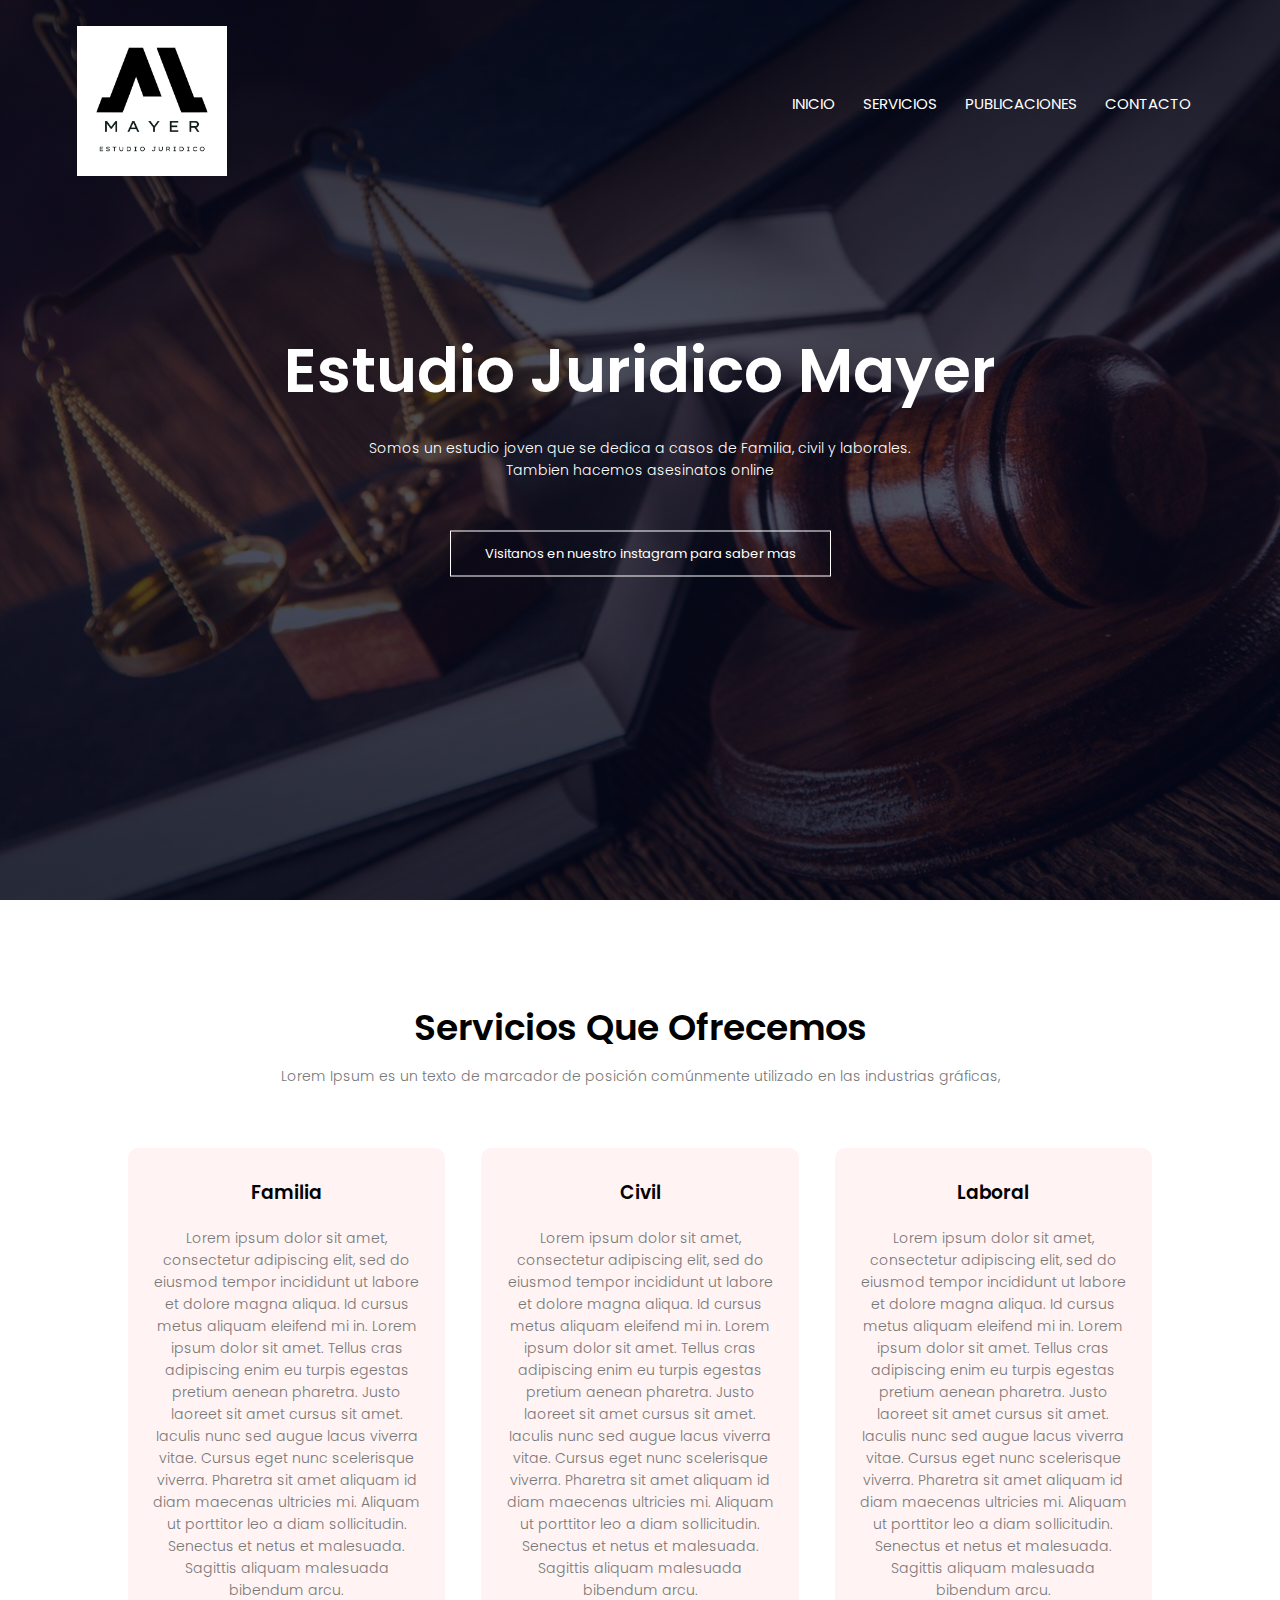
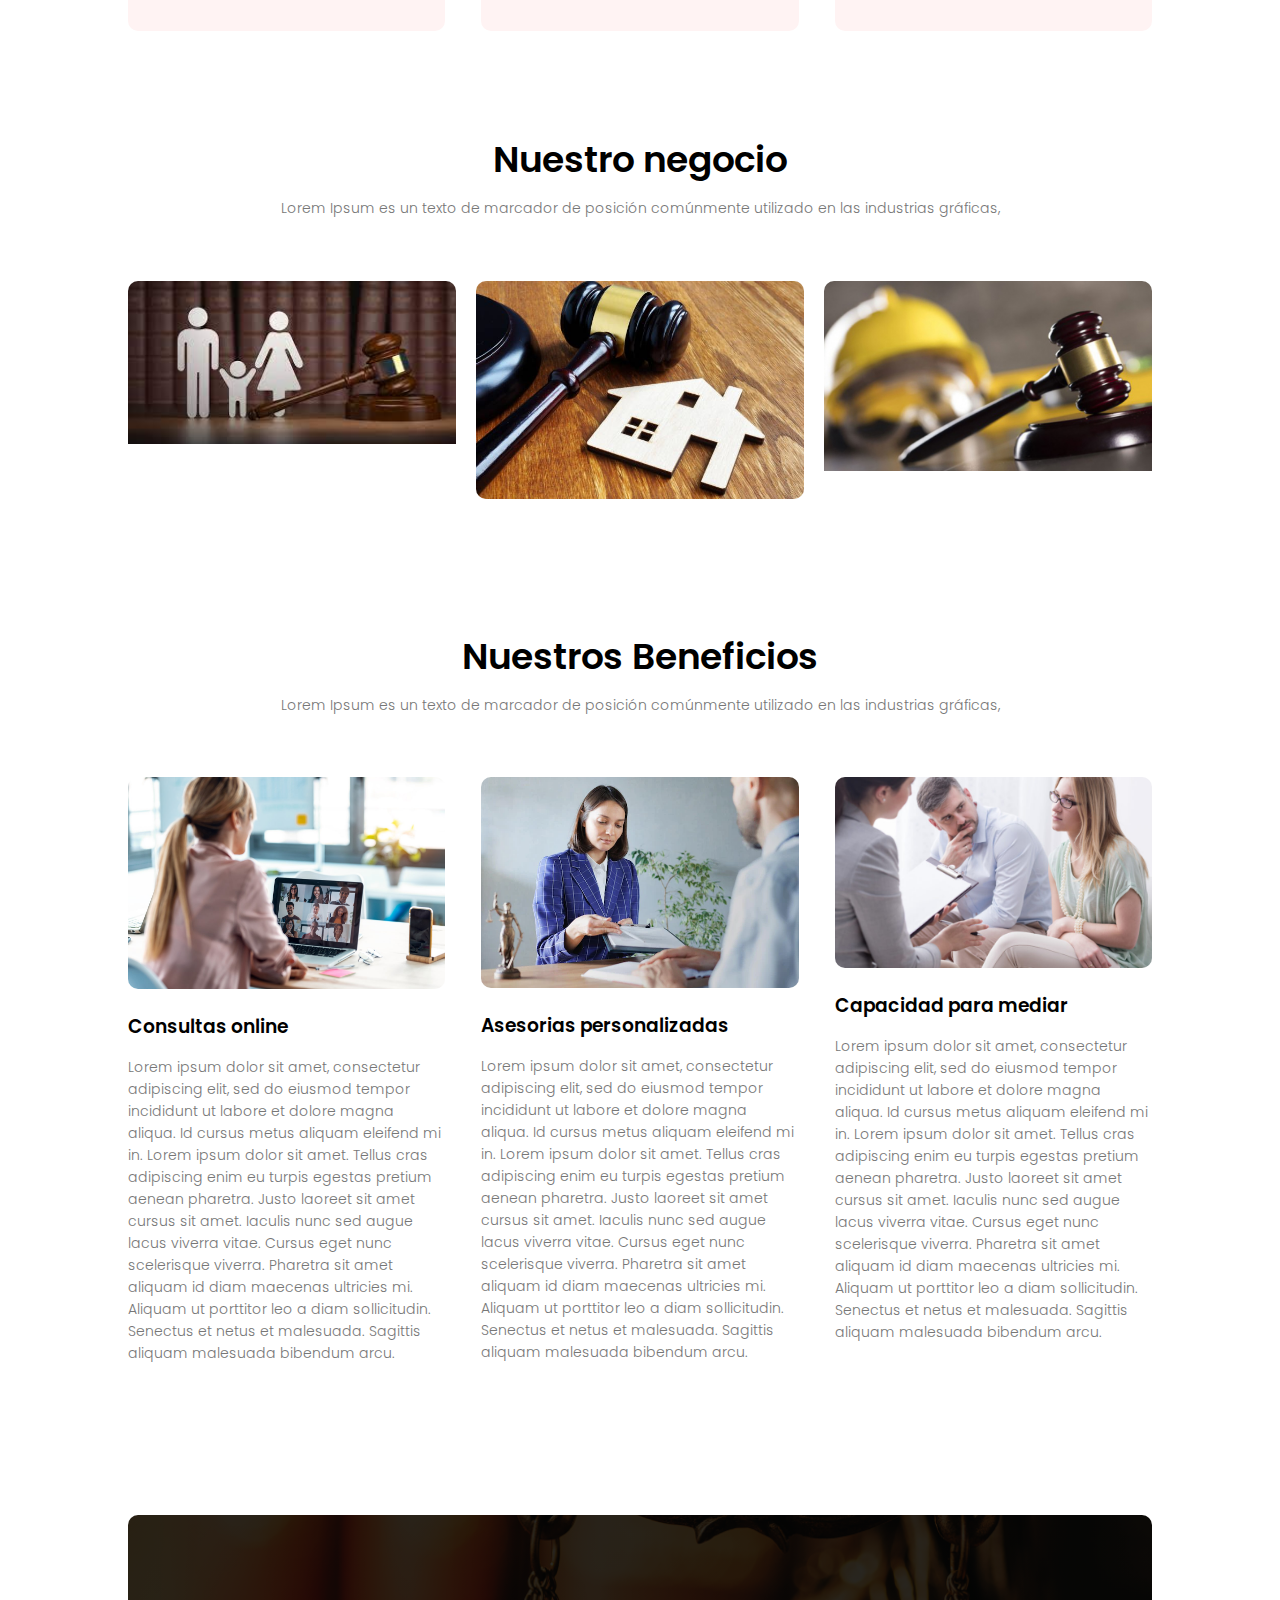
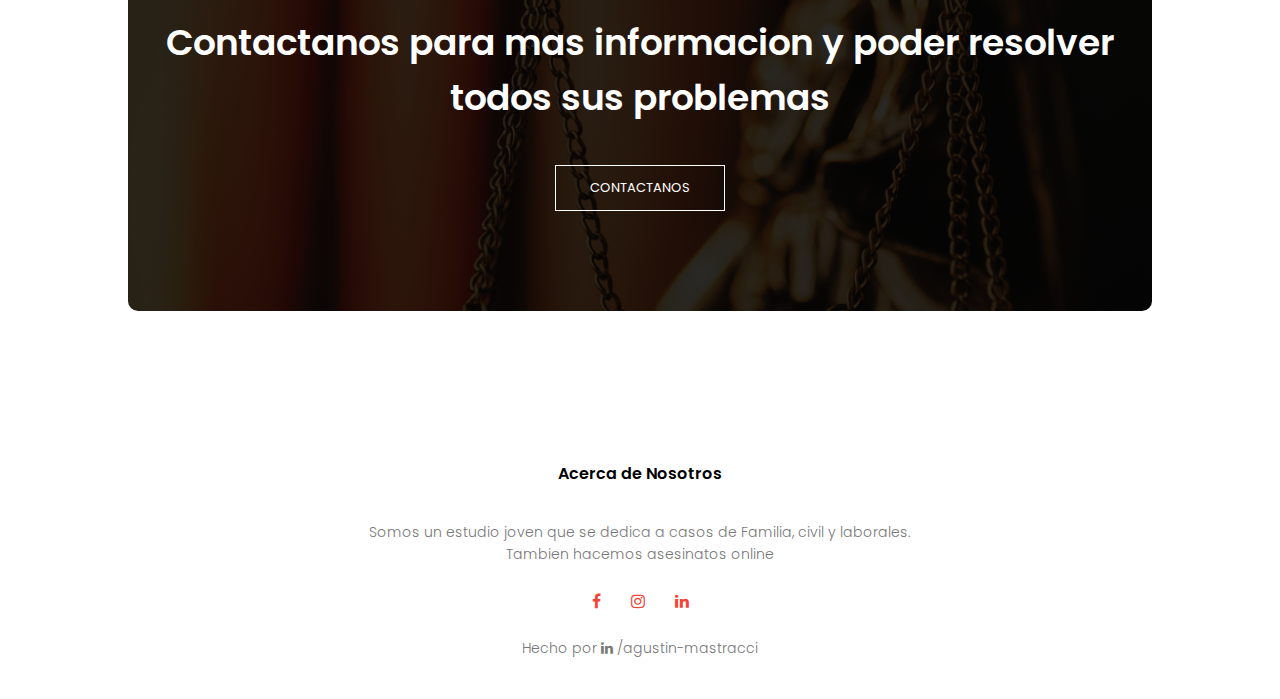
==== index.html @ 28fd2837 "second update" ====
<!DOCTYPE html>
<html>

<head>
    <meta name="viewport" content="with=device-width, initial-scale=1.0">
    <title>Estudio Mayer</title>
    <link rel="stylesheet" href="style.css">
    <link rel="preconnect" href="https://fonts.googleapis.com">
    <link rel="preconnect" href="https://fonts.gstatic.com" crossorigin>
    <link href="https://fonts.googleapis.com/css2?family=Poppins:wght@100;200;300;700&display=swap" rel="stylesheet">
    <link rel="stylesheet" href="https://stackpath.bootstrapcdn.com/font-awesome/4.7.0/css/font-awesome.min.css">
</head>

<body>
    <section class="header">
        <nav>
            <a href="index.html"><img src="images/logo.png"></a>
            <div class="nav-links" id="navLinks">
                <i class="fa fa-times" onclick="hideMenu()"></i>
                <ul>
                    <li><a href="">INICIO</a></li>
                    <li><a href="">SERVICIOS</a></li>
                    <li><a href="">PUBLICACIONES</a></li>
                    <li><a href="">CONTACTO</a></li>
                </ul>
            </div>
            <i class="fa fa-bars" onclick="showMenu()"></i>
        </nav>
        <div class="text-box">
            <h1>Estudio Juridico Mayer</h1>
            <p>Somos un estudio joven que se dedica a casos de Familia, civil y laborales. <br> Tambien hacemos asesinatos online</p>
            <a href="" class="hero-btn">Visitanos en nuestro instagram para saber mas</a>
        </div>
    </section>

    <section class="course">
        <h1>Servicios Que Ofrecemos</h1>
        <p>Lorem Ipsum es un texto de marcador de posición comúnmente utilizado en las industrias gráficas,</p>

        <div class="row">
            <div class="course-col">
                <h3>Familia</h3>
                <p>Lorem ipsum dolor sit amet, consectetur adipiscing elit, sed do eiusmod tempor incididunt ut labore et dolore magna aliqua. Id cursus metus aliquam eleifend mi in. Lorem ipsum dolor sit amet. Tellus cras adipiscing enim eu turpis egestas
                    pretium aenean pharetra. Justo laoreet sit amet cursus sit amet. Iaculis nunc sed augue lacus viverra vitae. Cursus eget nunc scelerisque viverra. Pharetra sit amet aliquam id diam maecenas ultricies mi. Aliquam ut porttitor leo a
                    diam sollicitudin. Senectus et netus et malesuada. Sagittis aliquam malesuada bibendum arcu.</p>
            </div>
            <div class="course-col">
                <h3>Civil</h3>
                <p>Lorem ipsum dolor sit amet, consectetur adipiscing elit, sed do eiusmod tempor incididunt ut labore et dolore magna aliqua. Id cursus metus aliquam eleifend mi in. Lorem ipsum dolor sit amet. Tellus cras adipiscing enim eu turpis egestas
                    pretium aenean pharetra. Justo laoreet sit amet cursus sit amet. Iaculis nunc sed augue lacus viverra vitae. Cursus eget nunc scelerisque viverra. Pharetra sit amet aliquam id diam maecenas ultricies mi. Aliquam ut porttitor leo a
                    diam sollicitudin. Senectus et netus et malesuada. Sagittis aliquam malesuada bibendum arcu.</p>
            </div>
            <div class="course-col">
                <h3>Laboral</h3>
                <p>Lorem ipsum dolor sit amet, consectetur adipiscing elit, sed do eiusmod tempor incididunt ut labore et dolore magna aliqua. Id cursus metus aliquam eleifend mi in. Lorem ipsum dolor sit amet. Tellus cras adipiscing enim eu turpis egestas
                    pretium aenean pharetra. Justo laoreet sit amet cursus sit amet. Iaculis nunc sed augue lacus viverra vitae. Cursus eget nunc scelerisque viverra. Pharetra sit amet aliquam id diam maecenas ultricies mi. Aliquam ut porttitor leo a
                    diam sollicitudin. Senectus et netus et malesuada. Sagittis aliquam malesuada bibendum arcu.</p>
            </div>
        </div>
    </section>

    <section class="campus">
        <h1>Nuestro negocio</h1>
        <p>Lorem Ipsum es un texto de marcador de posición comúnmente utilizado en las industrias gráficas,</p>

        <div class="row">
            <div class="campus-col">
                <img src="images/familia2.jpg">
                <div class="layer">
                    <h3>FAMILIA</h3>
                </div>
            </div>
            <div class="campus-col">
                <img src="images/civil.jpg">
                <div class="layer">
                    <h3>CIVIL</h3>
                </div>
            </div>
            <div class="campus-col">
                <img src="images/laboral.jpg">
                <div class="layer">
                    <h3>LABORAL</h3>
                </div>
            </div>
        </div>
    </section>

    <!--------Facilities---------->
    <section class="facilities">
        <h1>Nuestros Beneficios</h1>
        <p>Lorem Ipsum es un texto de marcador de posición comúnmente utilizado en las industrias gráficas,</p>
        <div class="row">
            <div class="facilities-col">
                <img src="images/online.jpg">
                <h3>Consultas online</h3>
                <p>Lorem ipsum dolor sit amet, consectetur adipiscing elit, sed do eiusmod tempor incididunt ut labore et dolore magna aliqua. Id cursus metus aliquam eleifend mi in. Lorem ipsum dolor sit amet. Tellus cras adipiscing enim eu turpis egestas
                    pretium aenean pharetra. Justo laoreet sit amet cursus sit amet. Iaculis nunc sed augue lacus viverra vitae. Cursus eget nunc scelerisque viverra. Pharetra sit amet aliquam id diam maecenas ultricies mi. Aliquam ut porttitor leo a
                    diam sollicitudin. Senectus et netus et malesuada. Sagittis aliquam malesuada bibendum arcu.</p>
            </div>
            <div class="facilities-col">
                <img src="images/asesoria.PNG">
                <h3>Asesorias personalizadas</h3>
                <p>Lorem ipsum dolor sit amet, consectetur adipiscing elit, sed do eiusmod tempor incididunt ut labore et dolore magna aliqua. Id cursus metus aliquam eleifend mi in. Lorem ipsum dolor sit amet. Tellus cras adipiscing enim eu turpis egestas
                    pretium aenean pharetra. Justo laoreet sit amet cursus sit amet. Iaculis nunc sed augue lacus viverra vitae. Cursus eget nunc scelerisque viverra. Pharetra sit amet aliquam id diam maecenas ultricies mi. Aliquam ut porttitor leo a
                    diam sollicitudin. Senectus et netus et malesuada. Sagittis aliquam malesuada bibendum arcu.</p>
            </div>
            <div class="facilities-col">
                <img src="images/mediacion.jpg">
                <h3>Capacidad para mediar</h3>
                <p>Lorem ipsum dolor sit amet, consectetur adipiscing elit, sed do eiusmod tempor incididunt ut labore et dolore magna aliqua. Id cursus metus aliquam eleifend mi in. Lorem ipsum dolor sit amet. Tellus cras adipiscing enim eu turpis egestas
                    pretium aenean pharetra. Justo laoreet sit amet cursus sit amet. Iaculis nunc sed augue lacus viverra vitae. Cursus eget nunc scelerisque viverra. Pharetra sit amet aliquam id diam maecenas ultricies mi. Aliquam ut porttitor leo a
                    diam sollicitudin. Senectus et netus et malesuada. Sagittis aliquam malesuada bibendum arcu.</p>
            </div>
        </div>
    </section>

    <!--------Contact---------->

    <section class="cta">
        <h1>Contactanos para mas informacion y poder resolver <br> todos sus problemas</h1>
        <a href="" class="hero-btn">CONTACTANOS</a>
    </section>

    <!--------Footer---------->

    <section class="footer">
        <h4>Acerca de Nosotros</h4>
        <p>Somos un estudio joven que se dedica a casos de Familia, civil y laborales. <br> Tambien hacemos asesinatos online</p>
        <div class="icons">
            <i class="fa fa-facebook"></i>
            <i class="fa fa-instagram"></i>
            <i class="fa fa-linkedin"></i>
        </div>
        <p>Hecho por <i class="fa fa-linkedin"></i> /agustin-mastracci</p>
    </section>

    <!--------Javascript menu---------->
    <script>
        var navLinks = document.getElementById("navLinks");

        function showMenu() {
            navLinks.style.right = "0";
        }

        function hideMenu() {
            navLinks.style.right = "-200px";
        }
    </script>
</body>

</html>
---- style.css ----
* {
    margin: 0;
    padding: 0;
    font-family: 'Poppins', sans-serif;
}

.header {
    min-height: 100vh;
    width: 100%;
    background-image: linear-gradient(rgba(4, 9, 30, 0.7), rgba(4, 9, 30, 0.7)), url(images/back.jpg);
    background-position: center;
    background-size: cover;
    position: relative;
}

nav {
    display: flex;
    padding: 2% 6%;
    justify-content: space-between;
    align-items: center;
}

nav img {
    width: 150px;
}

.nav-links {
    flex: 1;
    text-align: right;
}

.nav-links ul li {
    list-style: none;
    display: inline-block;
    padding: 8px 12px;
    position: relative;
}

.nav-links ul li a {
    color: #fff;
    text-decoration: none;
    font-size: 15px;
}

.nav-links ul li::after {
    content: '';
    width: 0%;
    height: 2px;
    background: #f44336;
    display: block;
    margin: auto;
    transition: 0.5s;
}

.nav-links ul li:hover::after {
    width: 100%;
}

.text-box {
    width: 90%;
    color: #fff;
    position: absolute;
    top: 50%;
    left: 50%;
    transform: translate(-50%, -50%);
    text-align: center;
}

.text-box h1 {
    font-size: 62px;
}

.text-box p {
    margin: 10px 0 40px;
    font-size: 14px;
    color: #fff;
}

.hero-btn {
    display: inline-block;
    text-decoration: none;
    color: #fff;
    border: 1px solid #fff;
    padding: 12px 34px;
    font-size: 13px;
    background: transparent;
    position: relative;
    cursor: pointer;
}

.hero-btn:hover {
    border: 1px solid #f44336;
    background: #f44336;
    transition: 1s;
}

nav .fa {
    display: none;
}

@media(max-width: 700px) {
    .text-box h1 {
        font-size: 20px;
    }
    .nav-links ul li {
        display: block;
    }
    .nav-links {
        position: absolute;
        background: #f44336;
        height: 100vh;
        width: 200px;
        top: 0;
        right: -200px;
        text-align: left;
        z-index: 2;
        transition: 1s;
    }
    nav .fa {
        display: block;
        color: #fff;
        margin: 10px;
        font-size: 22px;
        cursor: pointer;
    }
    .nav-links ul {
        padding: 30px;
    }
}


/*------------- course ------------*/

.course {
    width: 80%;
    margin: auto;
    text-align: center;
    padding-top: 100px;
}

h1 {
    font-size: 36px;
    font-weight: 600;
}

p {
    color: #777;
    font-size: 14px;
    font-weight: 300;
    line-height: 22px;
    padding: 10px;
}

.row {
    margin-top: 5%;
    display: flex;
    justify-content: space-between;
}

.course-col {
    flex-basis: 31%;
    background: #fff3f3;
    border-radius: 10px;
    margin-bottom: 5%;
    padding: 20px 12px;
    box-sizing: border-box;
    transition: 0.5s;
}

h3 {
    text-align: center;
    font-weight: 600;
    margin: 10px 0;
}

.course-col:hover {
    box-shadow: 0 0 20px 0px rgba(0, 0, 0, 0.2);
}

@media(max-width: 700px) {
    .row {
        flex-direction: column;
    }
}


/*------------- campus ------------*/

.campus {
    width: 80%;
    margin: auto;
    text-align: center;
    padding-top: 50px;
}

.campus-col {
    flex-basis: 32%;
    border-radius: 10px;
    margin-bottom: 30px;
    position: relative;
    overflow: hidden;
}

.campus-col img {
    width: 100%;
    display: block;
}

.layer {
    background: transparent;
    height: 100%;
    width: 100%;
    position: absolute;
    top: 0;
    left: 0;
    transition: 0.5s;
}

.layer:hover {
    background: rgba(226, 0, 0, 0.7);
}

.layer h3 {
    width: 100%;
    font-weight: 500;
    color: #fff;
    font-size: 26px;
    bottom: 0;
    left: 50%;
    transform: translateX(-50%);
    position: absolute;
    opacity: 0;
    transition: 0.5s;
}

.layer:hover h3 {
    bottom: 49%;
    opacity: 1;
}


/*------------- facilities ------------*/

.facilities {
    width: 80%;
    margin: auto;
    text-align: center;
    padding-top: 100px;
}

.facilities-col {
    flex-basis: 31%;
    border-radius: 10px;
    margin-bottom: 5%;
    text-align: left;
}

.facilities-col img {
    width: 100%;
    border-radius: 10px;
}

.facilities-col p {
    padding: 0;
}

.facilities-col h3 {
    margin-top: 16px;
    margin-bottom: 15px;
    text-align: left;
}


/*------------- Contacto ------------*/

.cta {
    margin: 100px auto;
    width: 80%;
    background-image: linear-gradient(rgba(0, 0, 0, 0.7), rgba(0, 0, 0, 0.7)), url(images/backg.png);
    background-position: center;
    background-size: cover;
    border-radius: 10px;
    text-align: center;
    padding: 100px 0;
}

.cta h1 {
    color: #fff;
    margin-bottom: 40px;
    padding: 0;
}

@media(max-width: 700px) {
    .cta h1 {
        font-size: 24px;
    }
}


/*------------- Footer ------------*/

.footer {
    width: 100%;
    text-align: center;
    padding: 30px 0;
}

.footer h4 {
    margin-bottom: 25px;
    margin-top: 20px;
    font-weight: 600;
}

.icons .fa {
    color: #f44336;
    margin: 0 13px;
    cursor: pointer;
    padding: 18px 0;
}
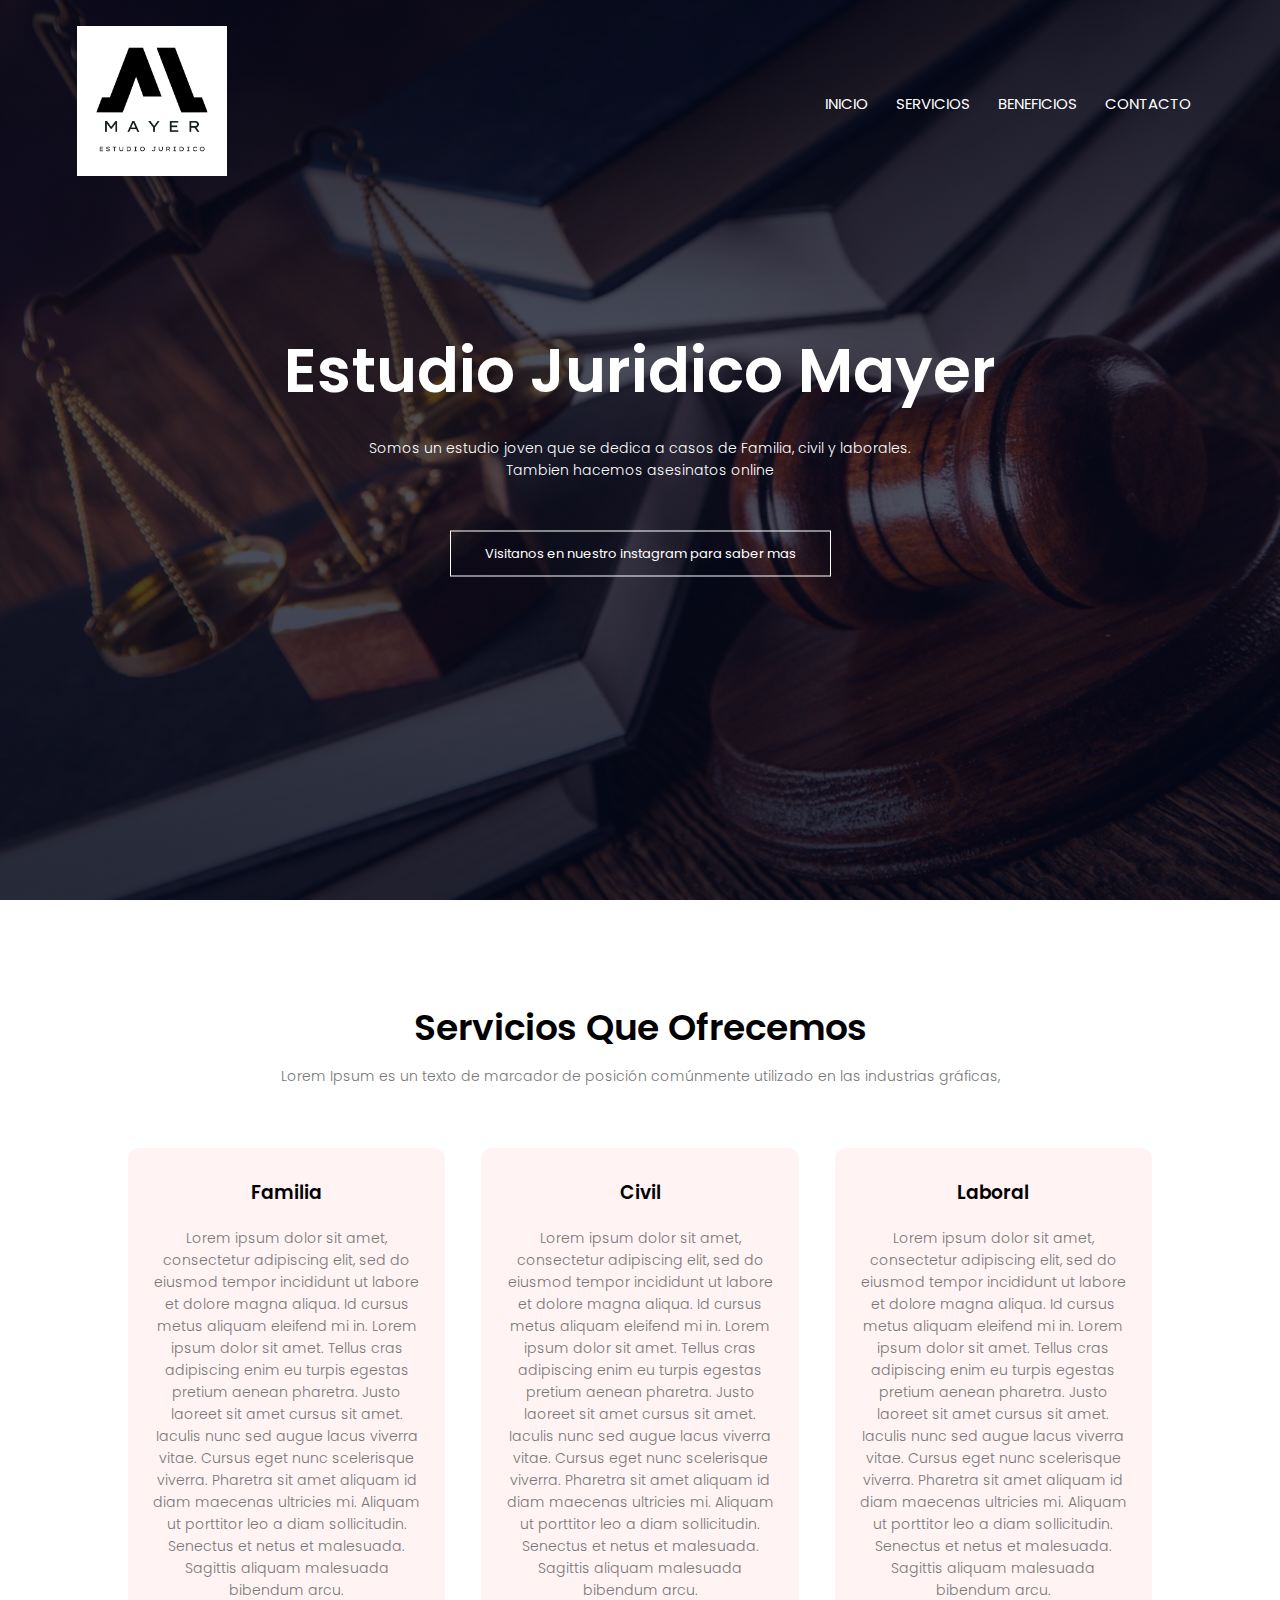
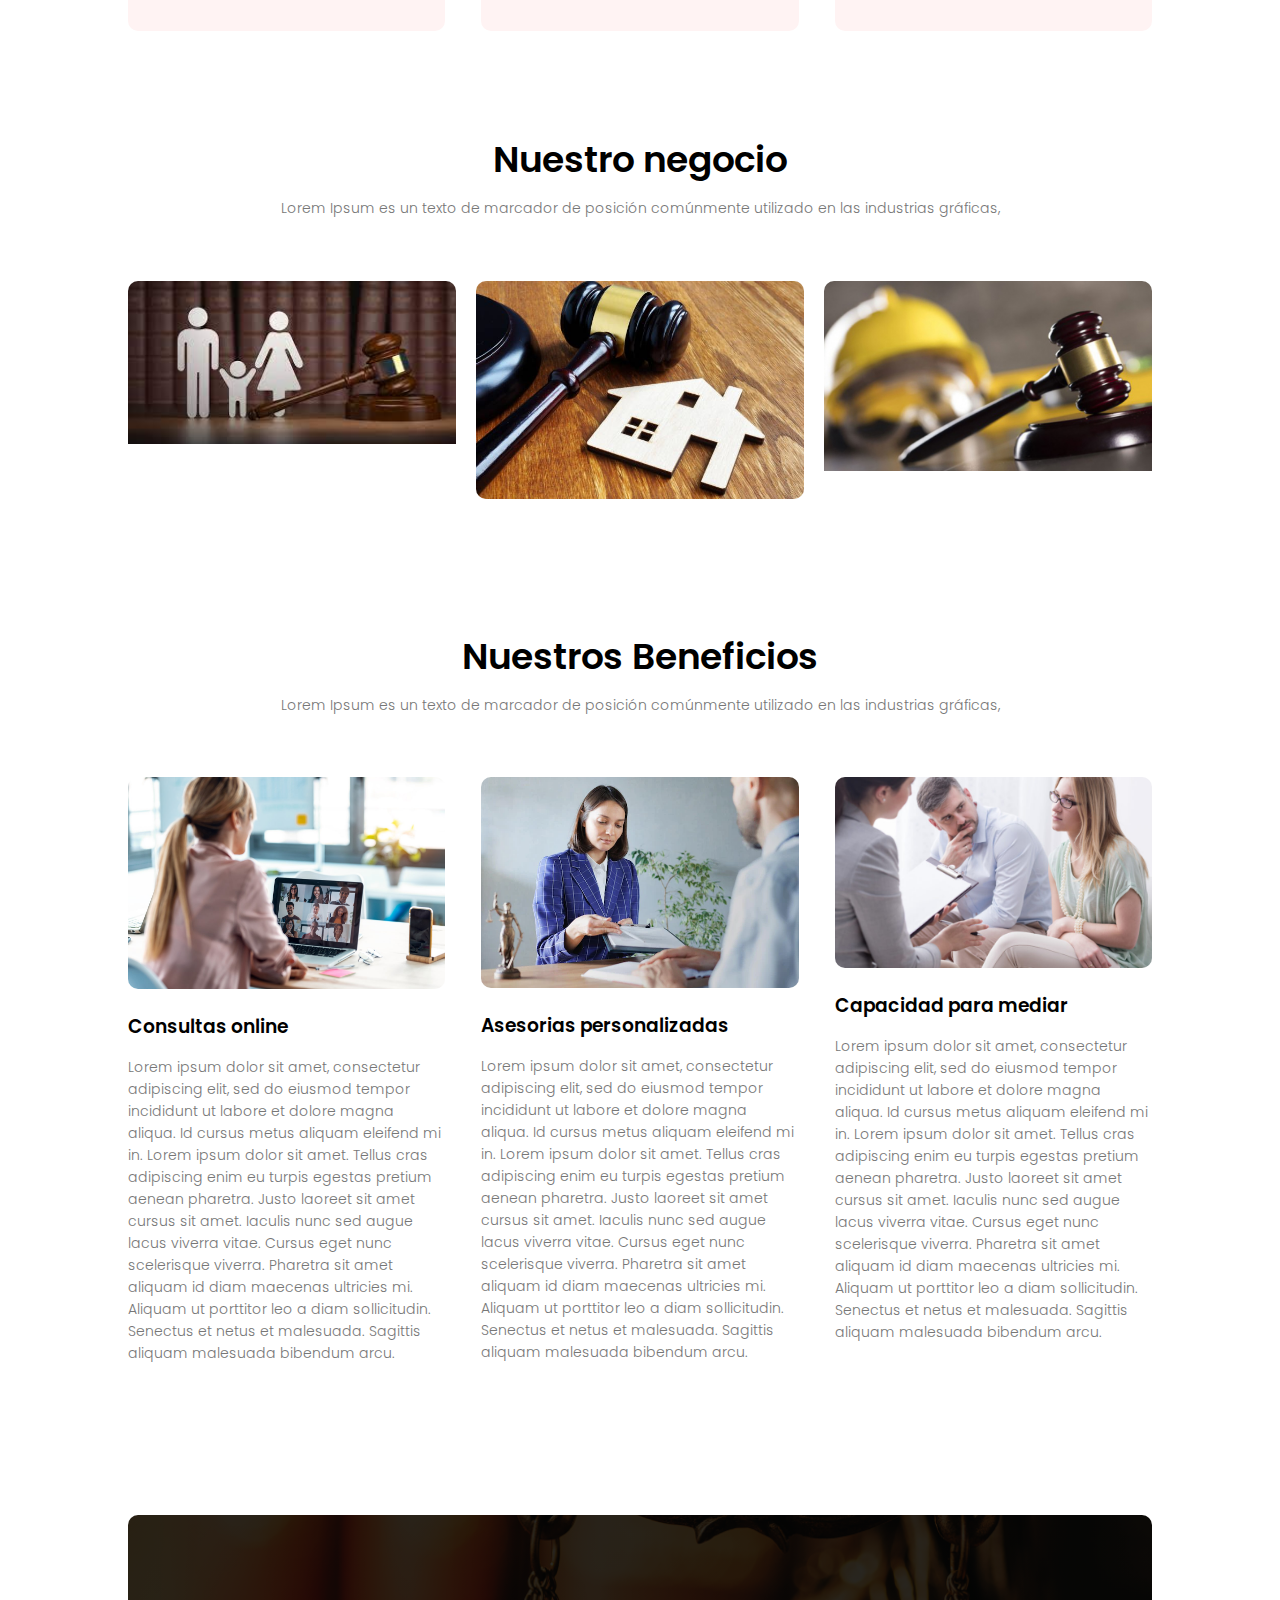
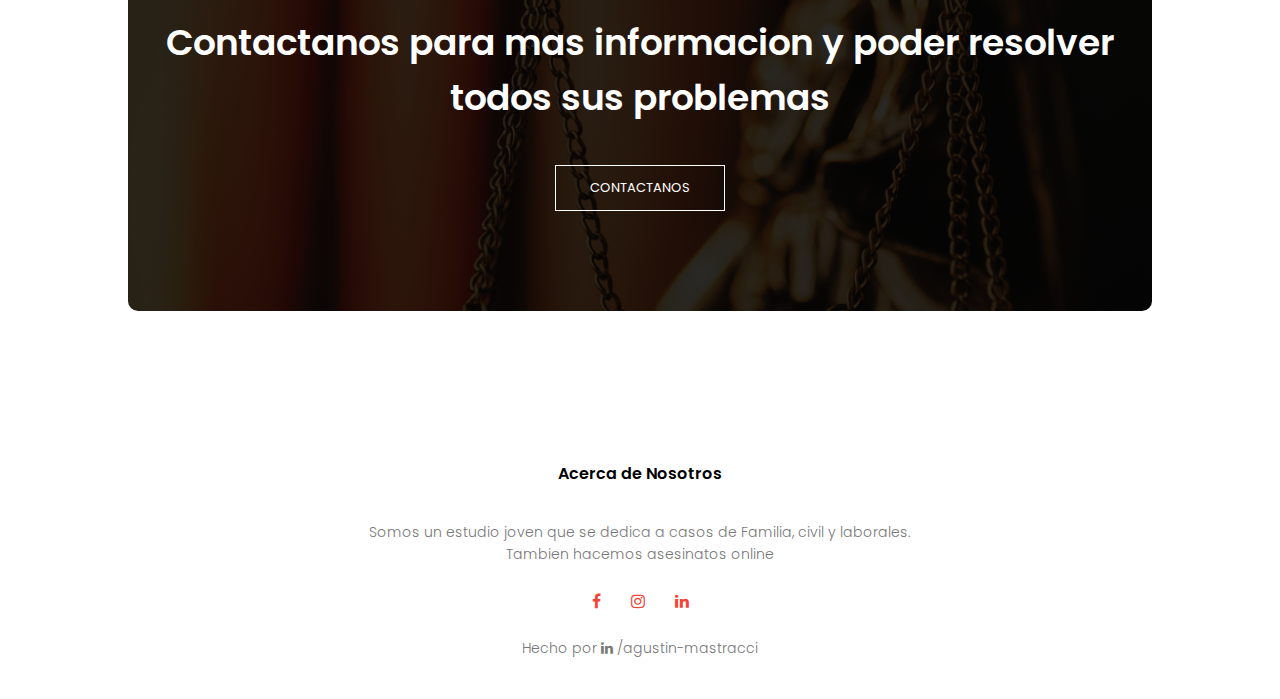
==== commit e5c3417f: "Push" ====
--- a/index.html
+++ b/index.html
@@ -18,10 +18,10 @@
             <div class="nav-links" id="navLinks">
                 <i class="fa fa-times" onclick="hideMenu()"></i>
                 <ul>
-                    <li><a href="">INICIO</a></li>
-                    <li><a href="">SERVICIOS</a></li>
-                    <li><a href="">PUBLICACIONES</a></li>
-                    <li><a href="">CONTACTO</a></li>
+                    <li><a href="index.html">INICIO</a></li>
+                    <li><a href="index.html/course">SERVICIOS</a></li>
+                    <li><a href="index.html/facilities">BENEFICIOS</a></li>
+                    <li><a href="contact.html">CONTACTO</a></li>
                 </ul>
             </div>
             <i class="fa fa-bars" onclick="showMenu()"></i>
@@ -118,7 +118,7 @@
 
     <section class="cta">
         <h1>Contactanos para mas informacion y poder resolver <br> todos sus problemas</h1>
-        <a href="" class="hero-btn">CONTACTANOS</a>
+        <a href="contact.html" class="hero-btn">CONTACTANOS</a>
     </section>
 
     <!--------Footer---------->
--- a/style.css
+++ b/style.css
@@ -106,7 +106,7 @@
         display: block;
     }
     .nav-links {
-        position: absolute;
+        position: fixed;
         background: #f44336;
         height: 100vh;
         width: 200px;
@@ -316,4 +316,72 @@
     margin: 0 13px;
     cursor: pointer;
     padding: 18px 0;
+}
+
+
+/*------------- Contacto ------------*/
+
+.sub-header {
+    height: 60vh;
+    width: 100%;
+    background-image: linear-gradient(rgba(4, 9, 30, 0.7), rgba(4, 9, 30, 0.7)), url(images/contactenos.jpg);
+    background-position: center;
+    background-size: cover;
+    text-align: center;
+    color: #fff;
+}
+
+.sub-header h1 {
+    margin-top: 100px;
+    font-size: 62px;
+}
+
+.location {
+    width: 80%;
+    margin: auto;
+    padding: 80px 0;
+}
+
+.location iframe {
+    width: 100%;
+}
+
+.contact-us {
+    width: 80%;
+    margin: auto;
+}
+
+.contact-col {
+    flex-basis: 48%;
+    margin-bottom: 30px;
+}
+
+.contact-col div {
+    display: flex;
+    align-items: center;
+    margin-bottom: 40px;
+}
+
+.contact-col div .fa {
+    font-size: 28px;
+    color: #f44336;
+    margin: 10px;
+    margin-right: 30px;
+}
+
+.contact-col div p {
+    padding: 0;
+}
+
+.contact-col div h5 {
+    font-size: 15px;
+    margin-bottom: 5px;
+    color: #555;
+    font-weight: 400;
+}
+
+@media(max-width: 700px) {
+    .sub-header h1 {
+        font-size: 30px;
+    }
 }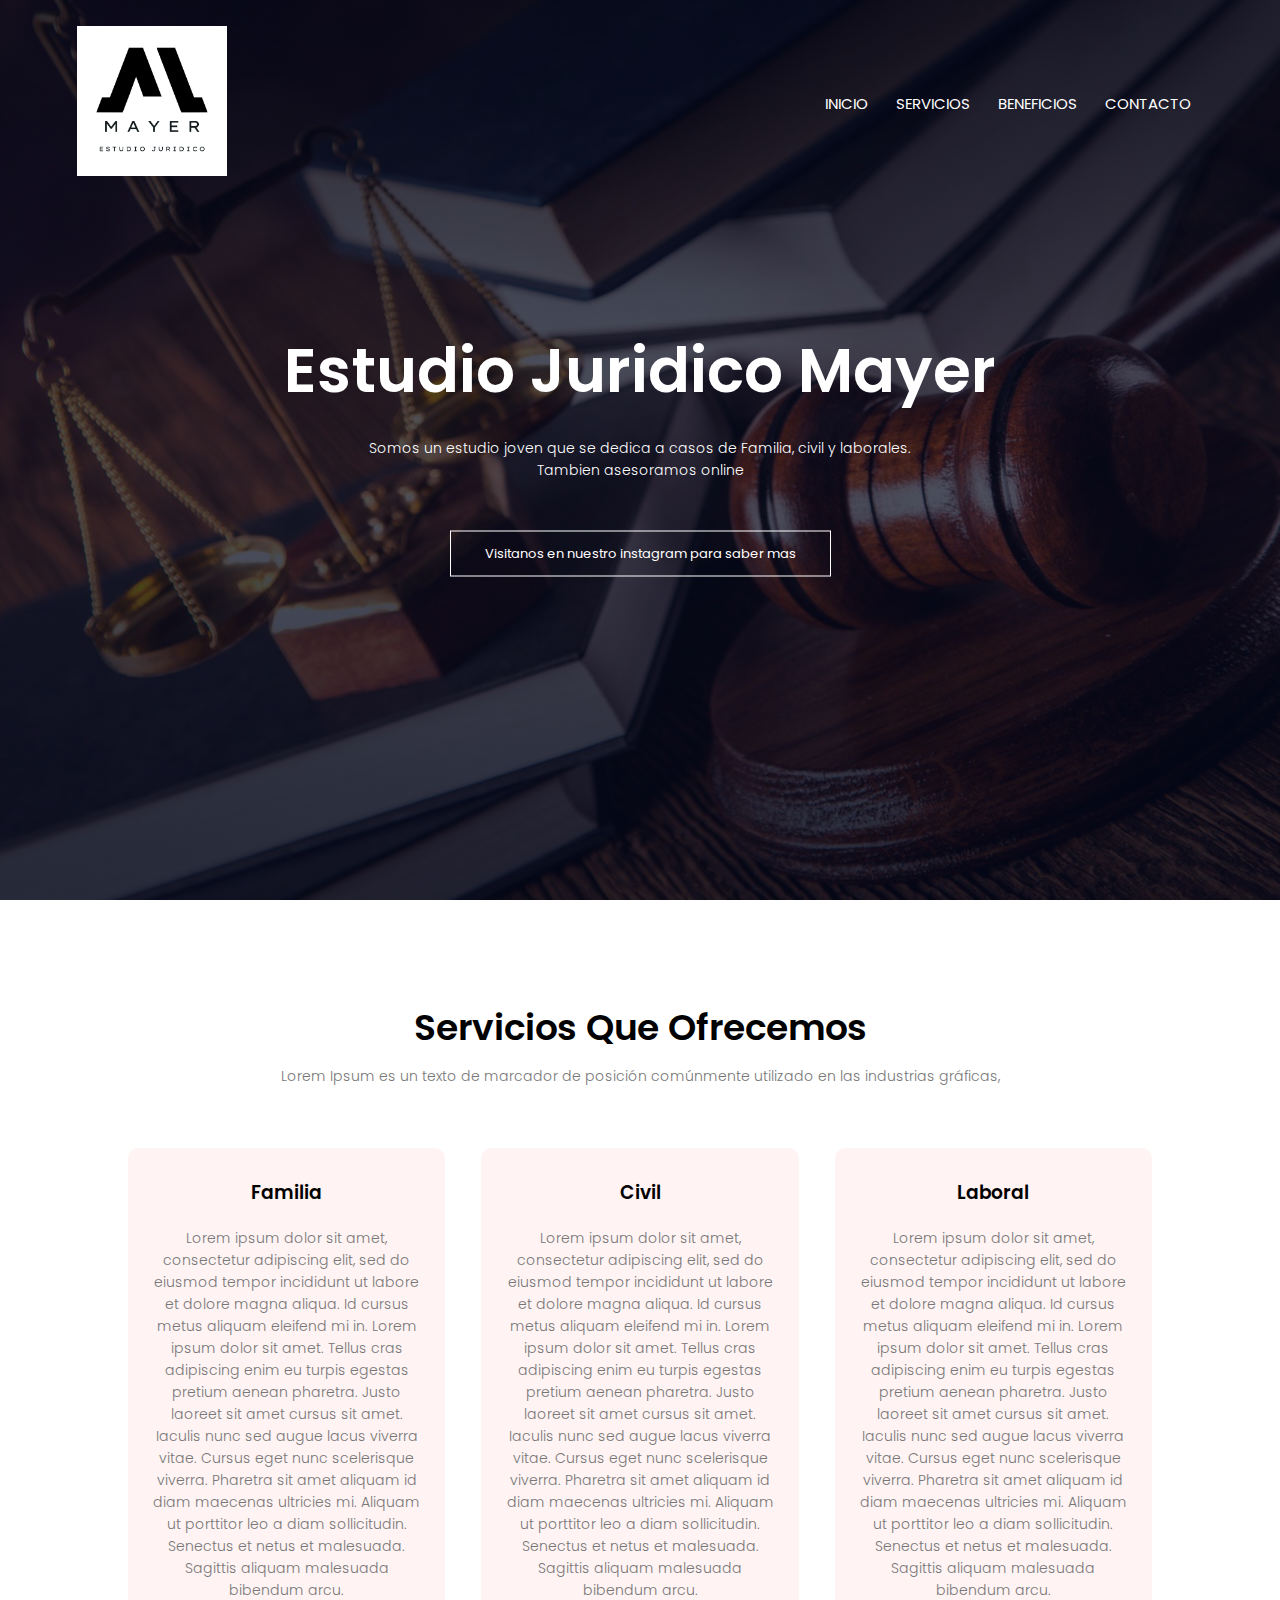
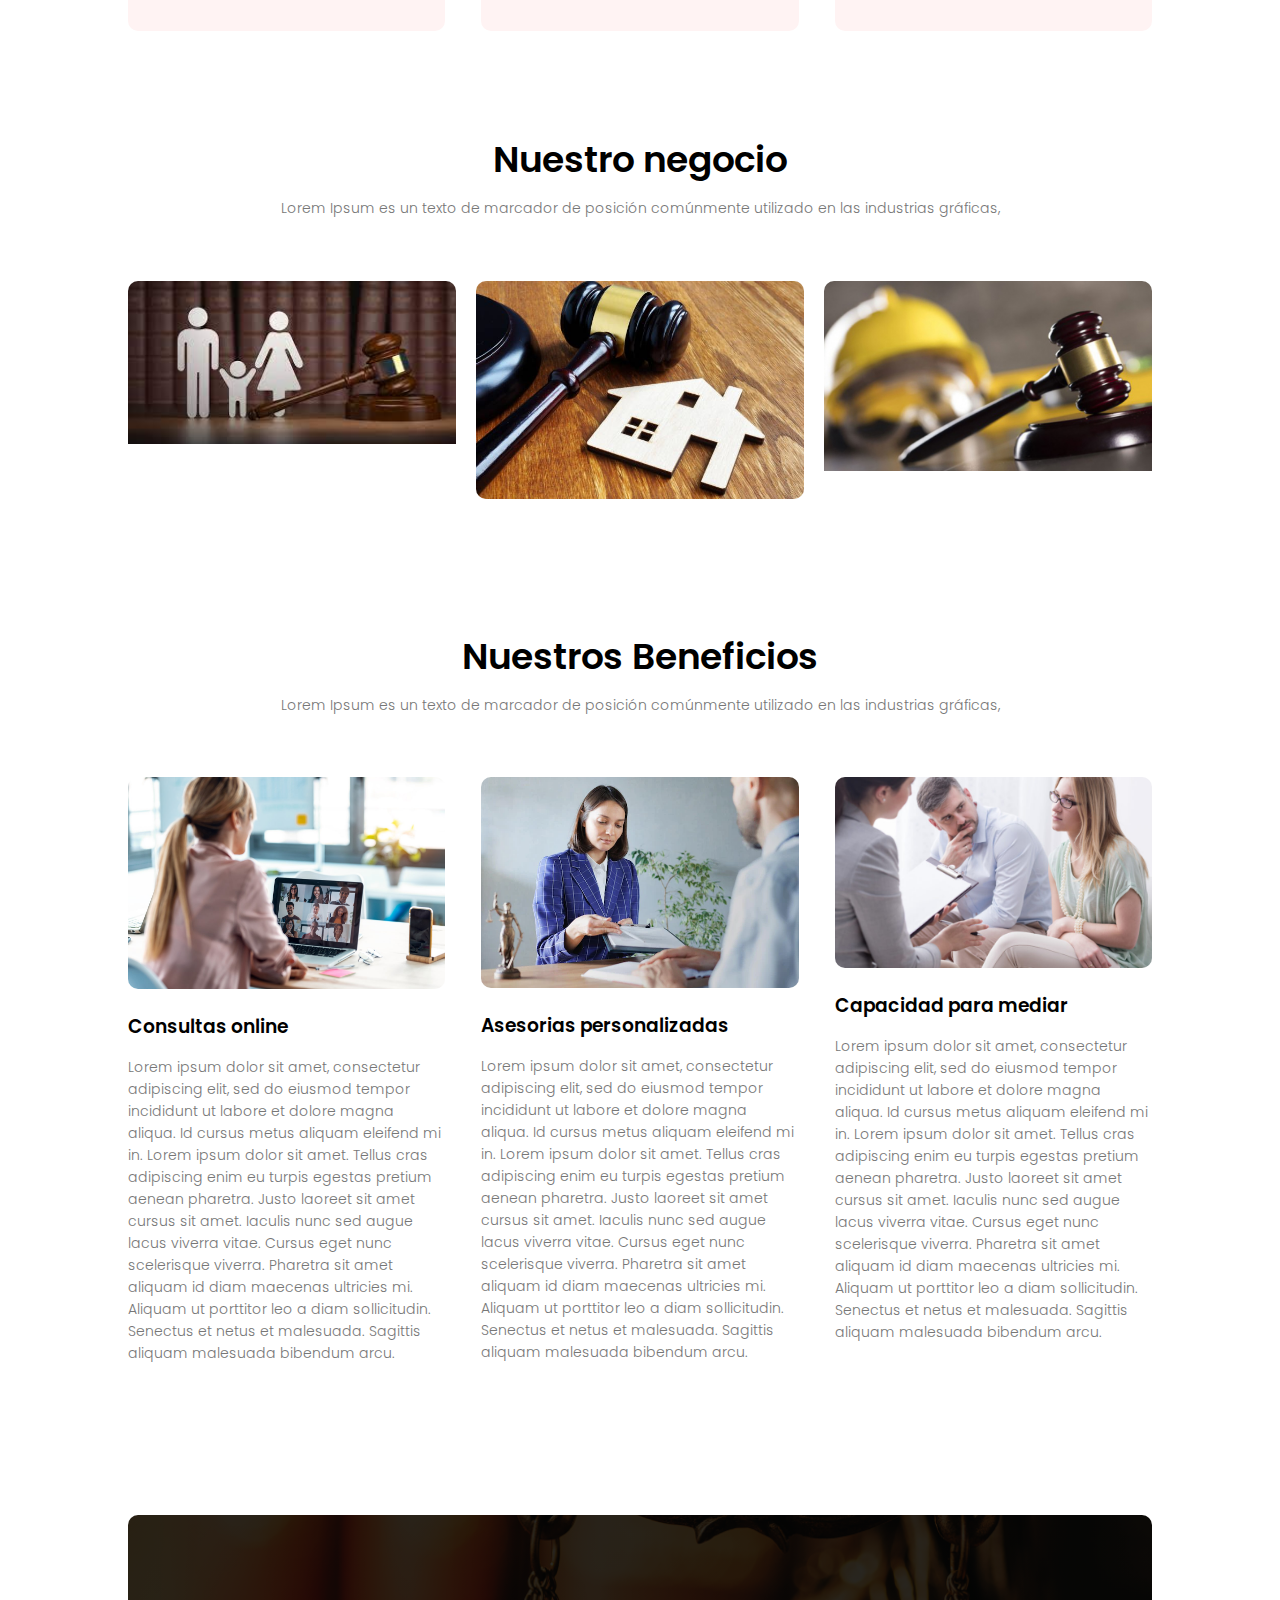
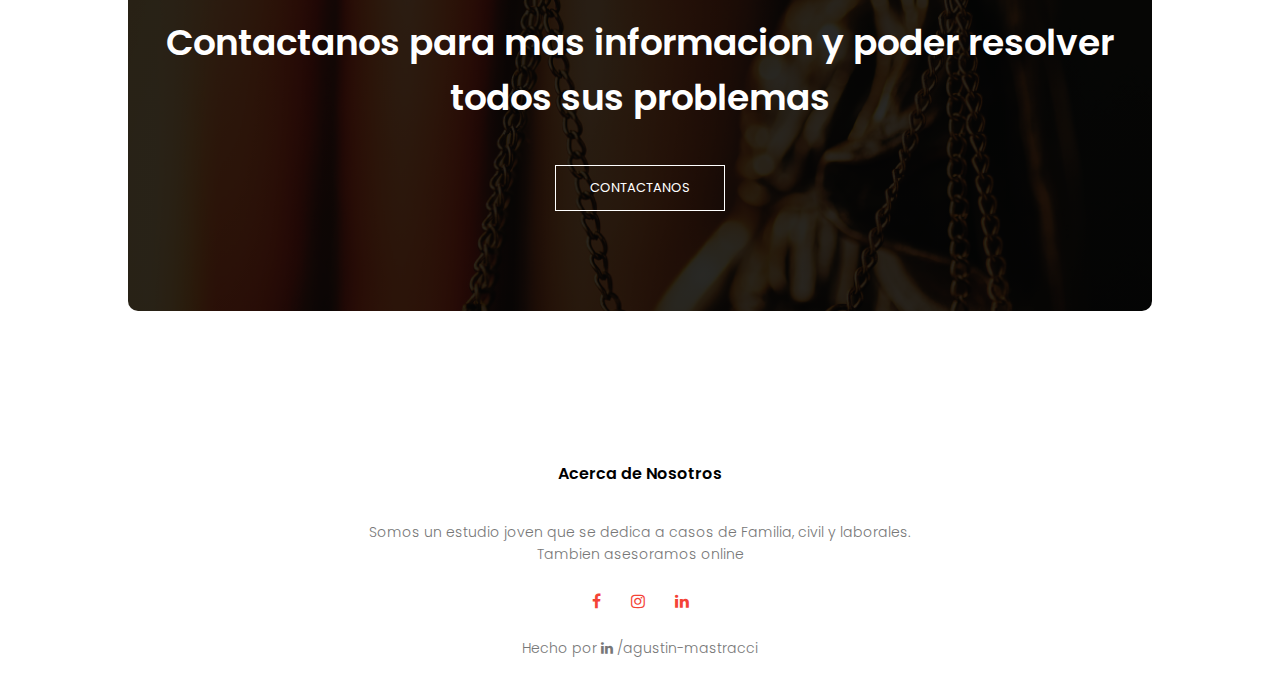
==== commit 8541bec6: "push2" ====
--- a/index.html
+++ b/index.html
@@ -19,8 +19,8 @@
                 <i class="fa fa-times" onclick="hideMenu()"></i>
                 <ul>
                     <li><a href="index.html">INICIO</a></li>
-                    <li><a href="index.html/course">SERVICIOS</a></li>
-                    <li><a href="index.html/facilities">BENEFICIOS</a></li>
+                    <li><a href="#course">SERVICIOS</a></li>
+                    <li><a href="#facilities">BENEFICIOS</a></li>
                     <li><a href="contact.html">CONTACTO</a></li>
                 </ul>
             </div>
@@ -28,12 +28,12 @@
         </nav>
         <div class="text-box">
             <h1>Estudio Juridico Mayer</h1>
-            <p>Somos un estudio joven que se dedica a casos de Familia, civil y laborales. <br> Tambien hacemos asesinatos online</p>
+            <p>Somos un estudio joven que se dedica a casos de Familia, civil y laborales. <br> Tambien asesoramos online</p>
             <a href="" class="hero-btn">Visitanos en nuestro instagram para saber mas</a>
         </div>
     </section>
 
-    <section class="course">
+    <section class="course" id="course">
         <h1>Servicios Que Ofrecemos</h1>
         <p>Lorem Ipsum es un texto de marcador de posición comúnmente utilizado en las industrias gráficas,</p>
 
@@ -86,7 +86,7 @@
     </section>
 
     <!--------Facilities---------->
-    <section class="facilities">
+    <section class="facilities" id="facilities">
         <h1>Nuestros Beneficios</h1>
         <p>Lorem Ipsum es un texto de marcador de posición comúnmente utilizado en las industrias gráficas,</p>
         <div class="row">
@@ -125,7 +125,7 @@
 
     <section class="footer">
         <h4>Acerca de Nosotros</h4>
-        <p>Somos un estudio joven que se dedica a casos de Familia, civil y laborales. <br> Tambien hacemos asesinatos online</p>
+        <p>Somos un estudio joven que se dedica a casos de Familia, civil y laborales. <br> Tambien asesoramos online</p>
         <div class="icons">
             <i class="fa fa-facebook"></i>
             <i class="fa fa-instagram"></i>
--- a/style.css
+++ b/style.css
@@ -336,6 +336,12 @@
     font-size: 62px;
 }
 
+.sub-header p {
+    margin: 10px 0 40px;
+    font-size: 14px;
+    color: #fff;
+}
+
 .location {
     width: 80%;
     margin: auto;
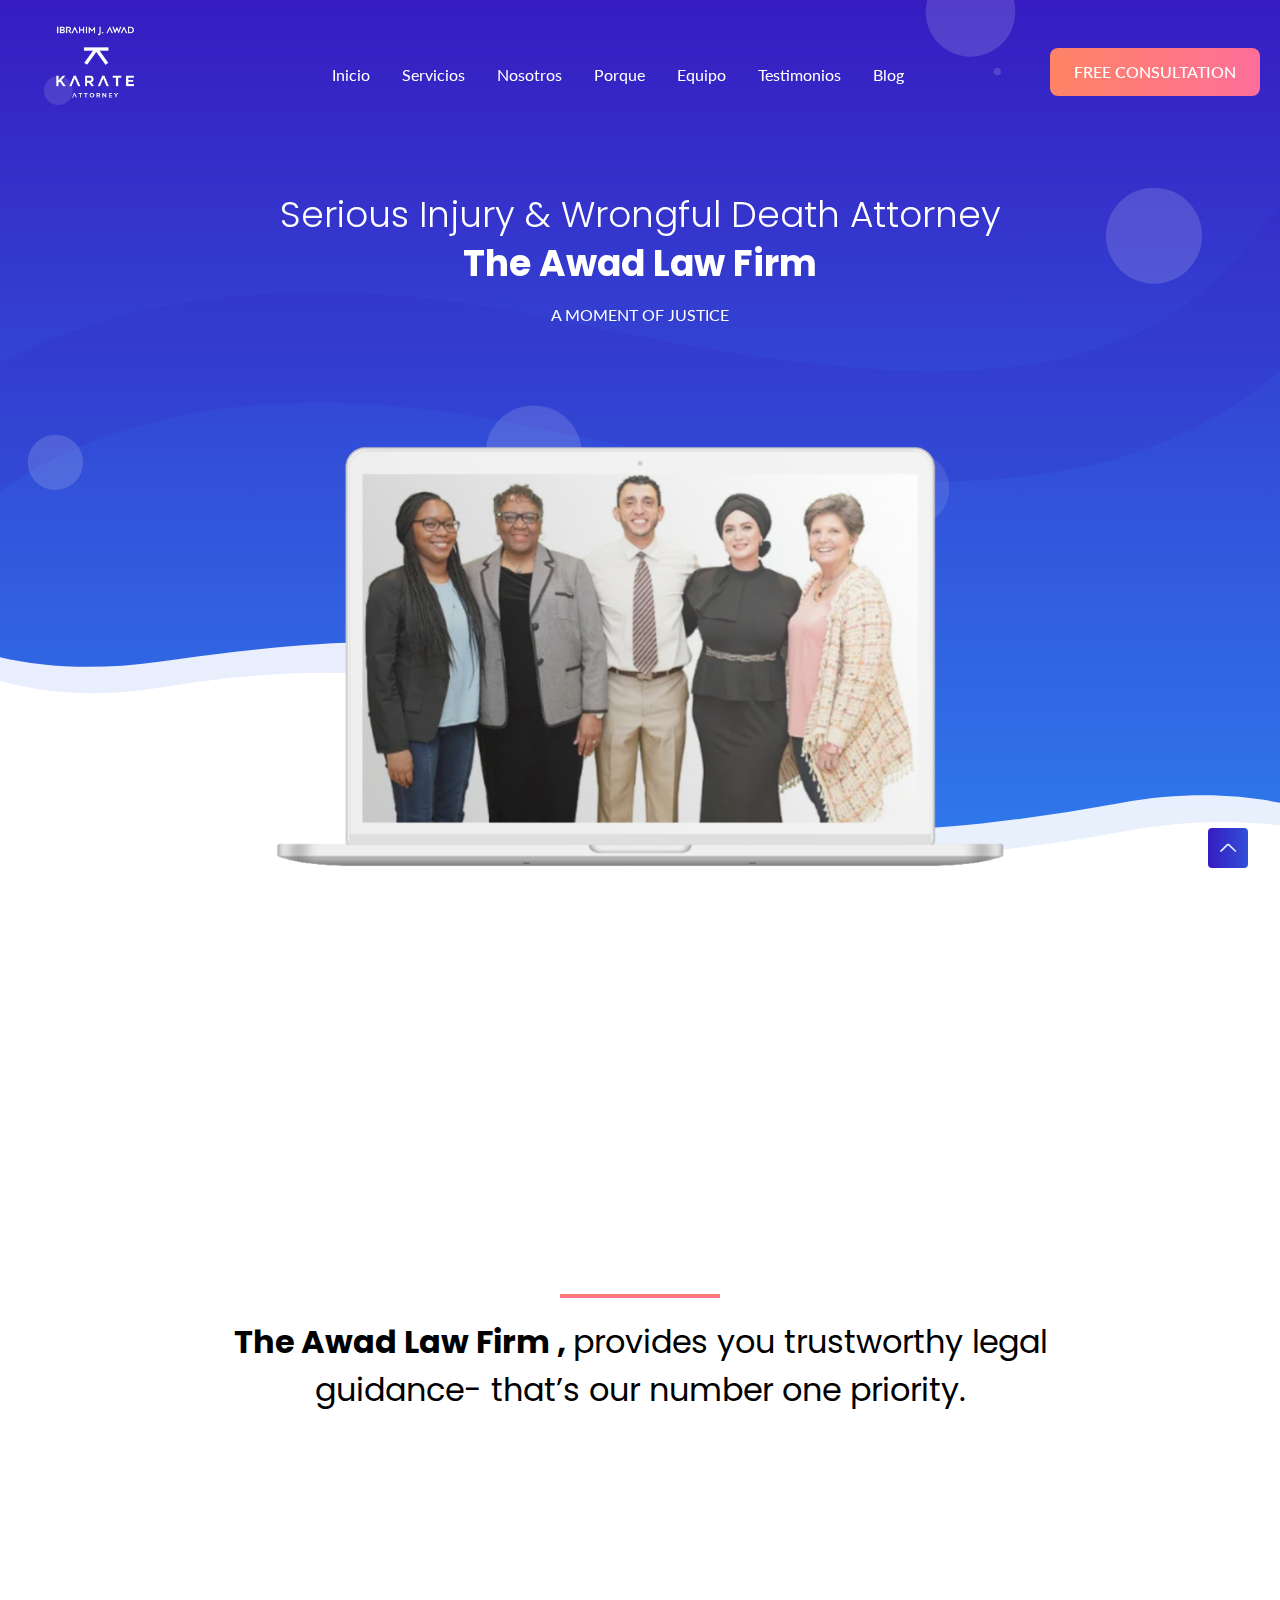
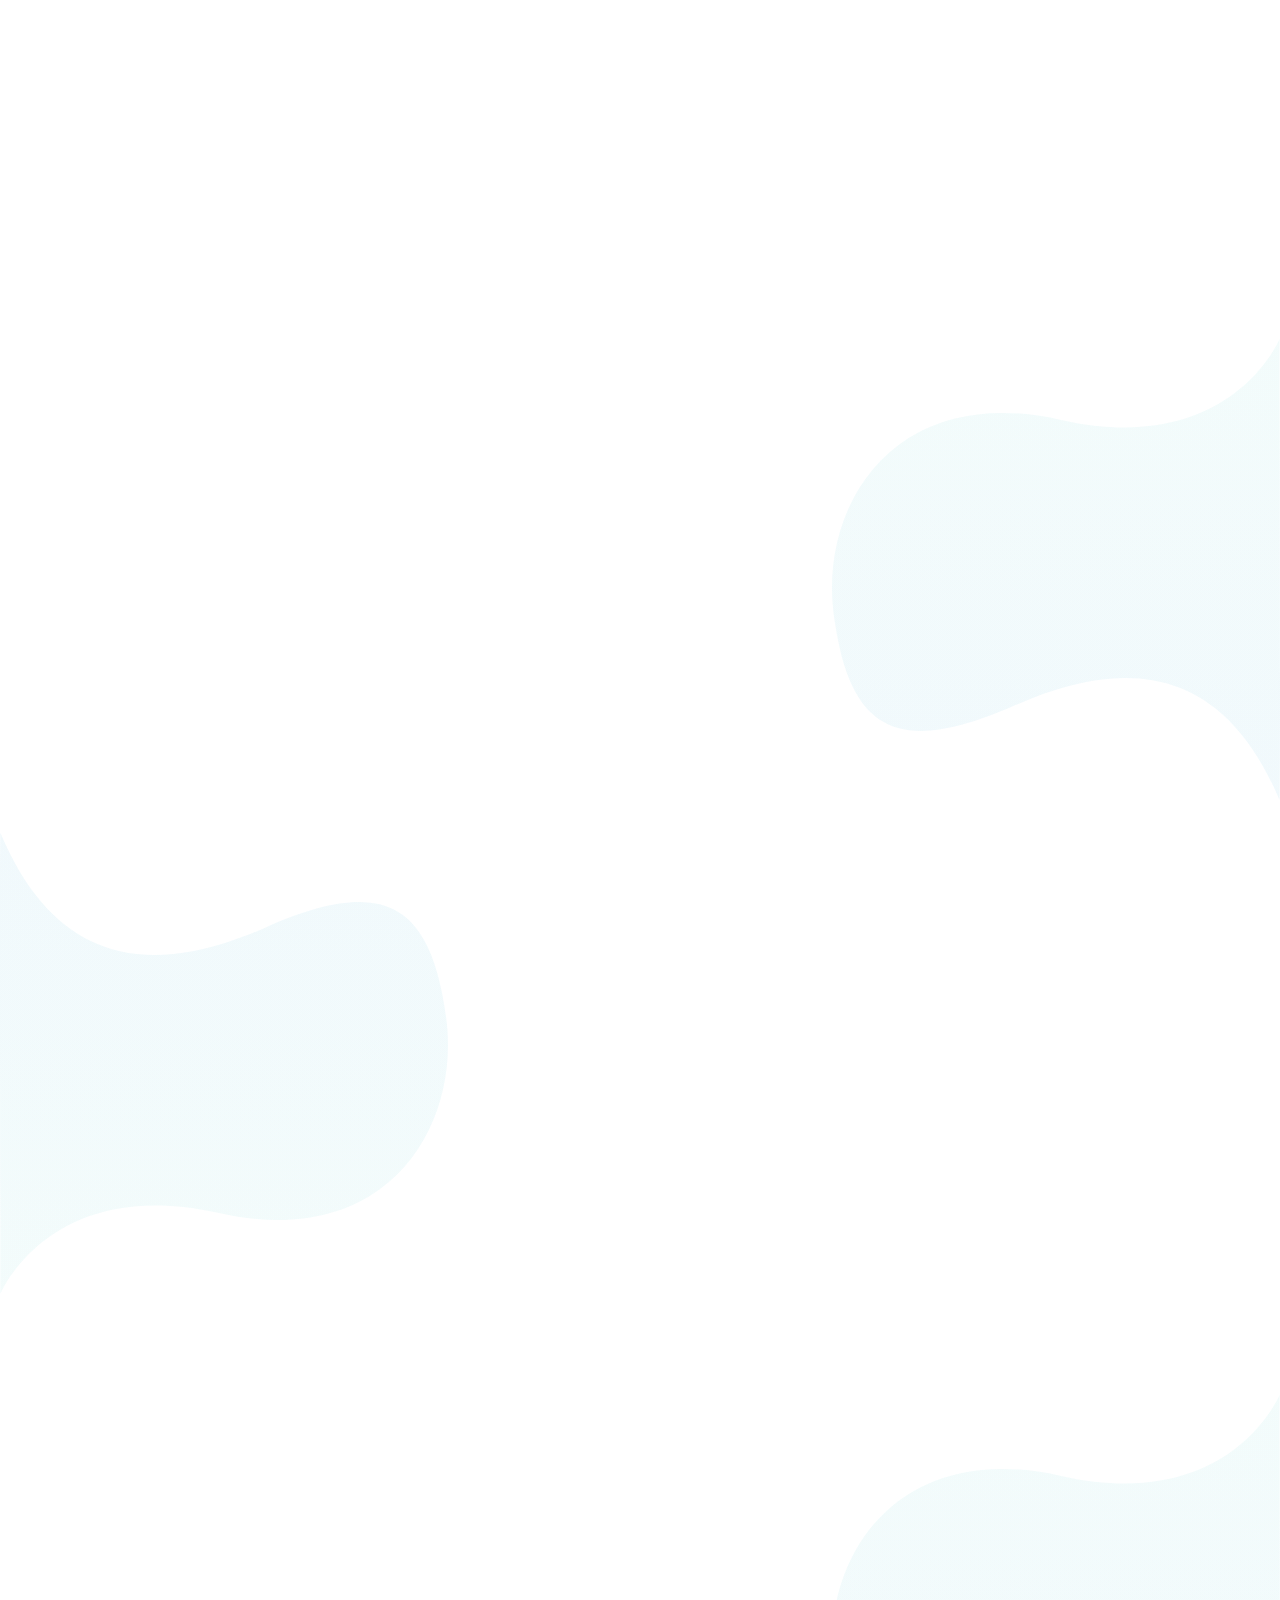
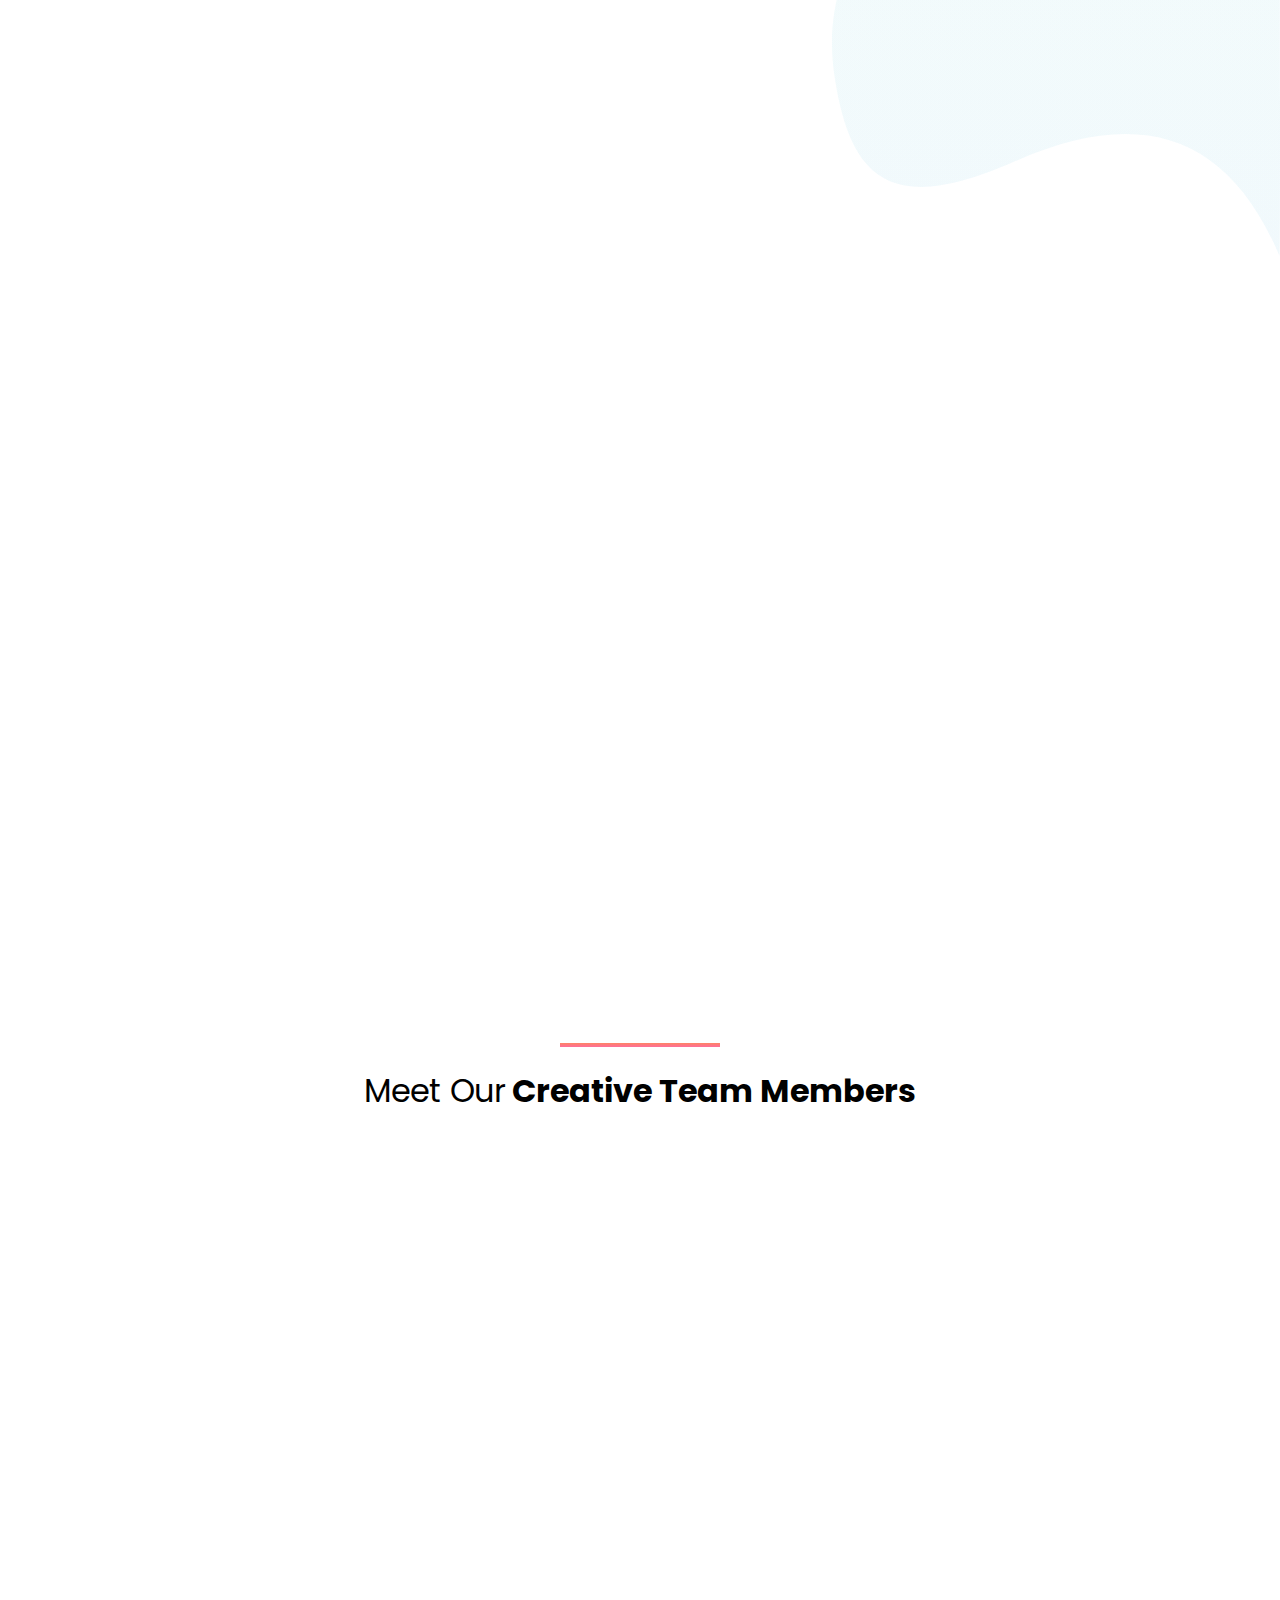
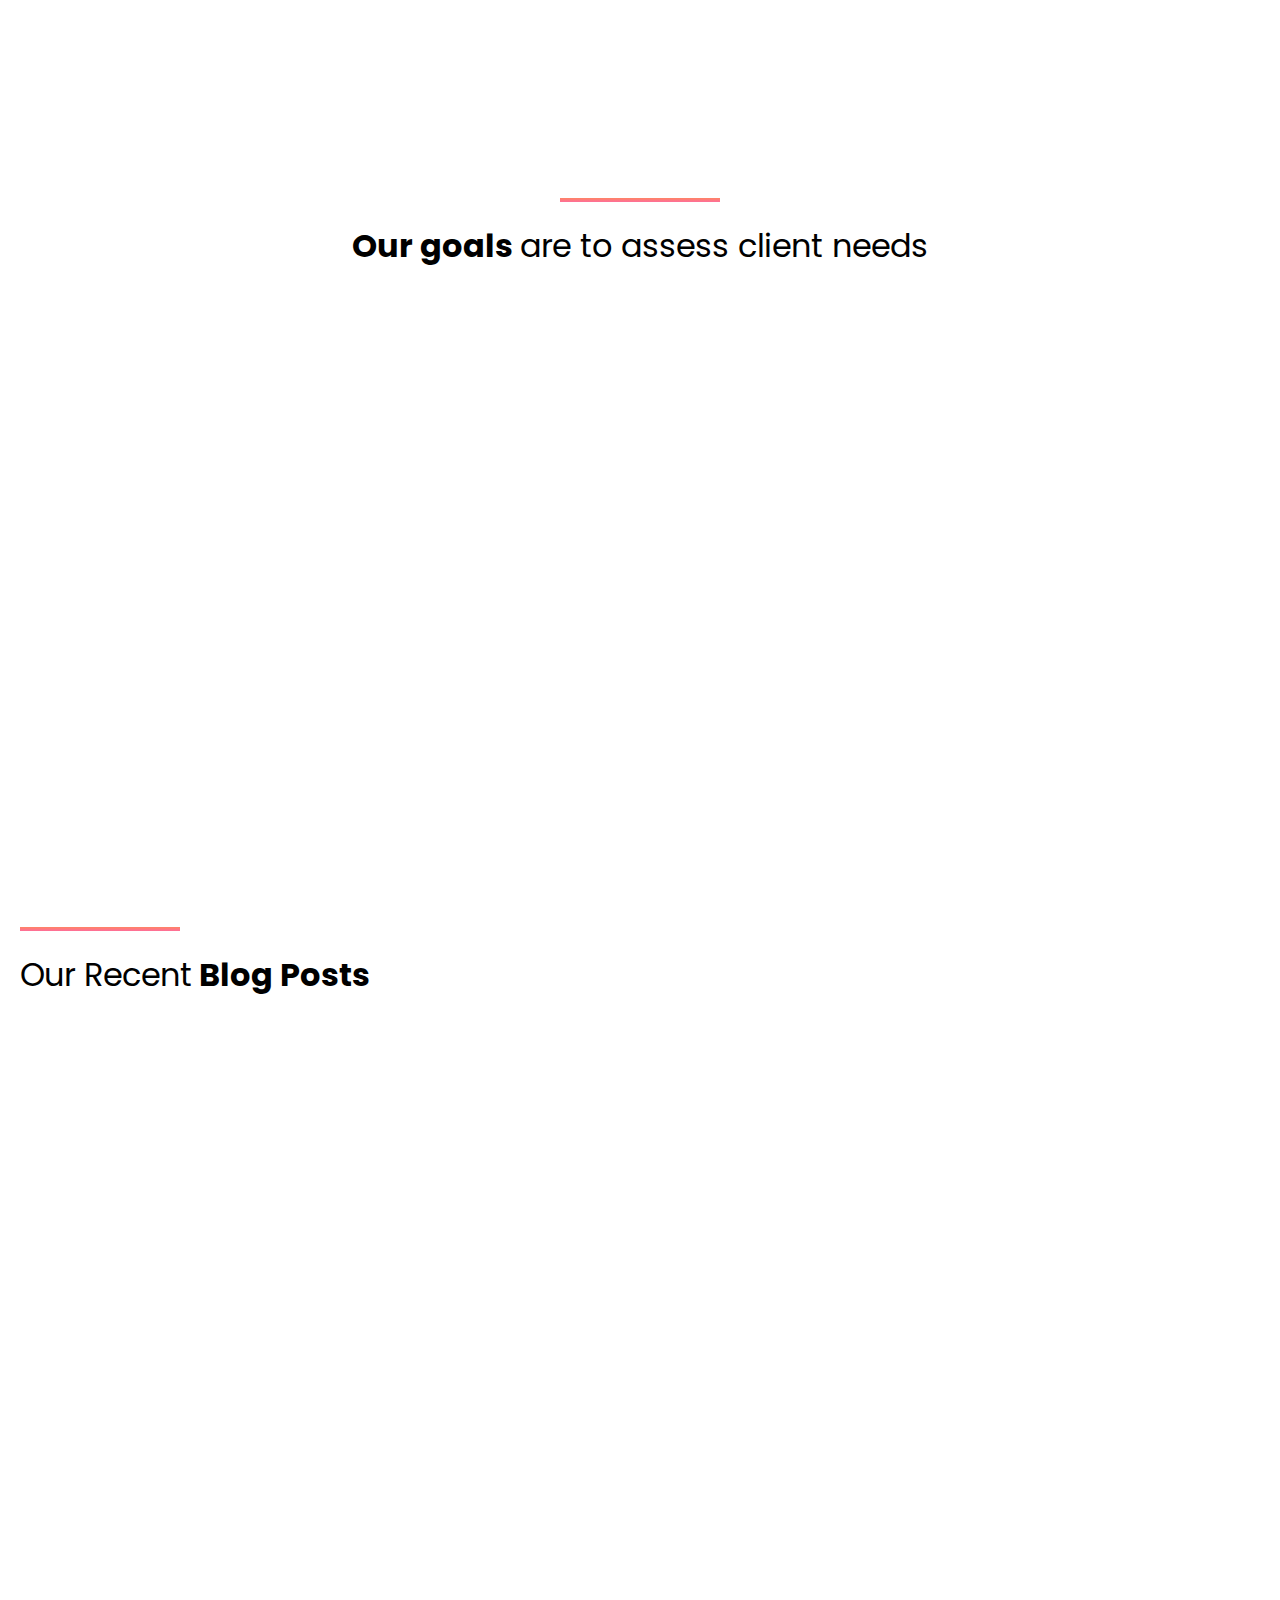
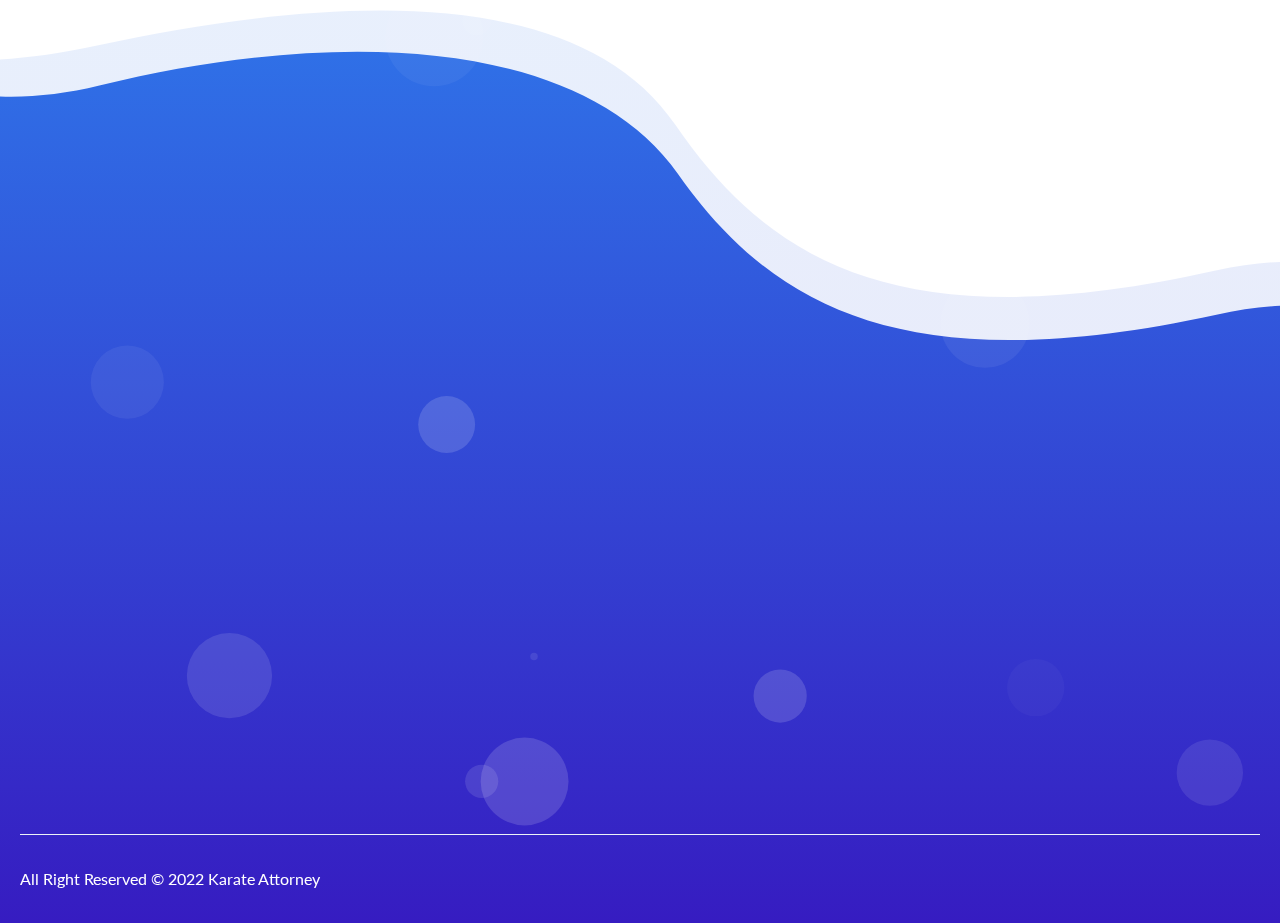
==== commit 646ff83f: "first commit" ====
--- a/index.html
+++ b/index.html
@@ -1,151 +1,1335 @@
-<!DOCTYPE html>
-<html>
-
-<head>
-    <meta name="viewport" content="with=device-width, initial-scale=1.0">
-    <title>Estudio Mayer</title>
-    <link rel="stylesheet" href="style.css">
-    <link rel="preconnect" href="https://fonts.googleapis.com">
-    <link rel="preconnect" href="https://fonts.gstatic.com" crossorigin>
-    <link href="https://fonts.googleapis.com/css2?family=Poppins:wght@100;200;300;700&display=swap" rel="stylesheet">
-    <link rel="stylesheet" href="https://stackpath.bootstrapcdn.com/font-awesome/4.7.0/css/font-awesome.min.css">
-</head>
-
-<body>
-    <section class="header">
-        <nav>
-            <a href="index.html"><img src="images/logo.png"></a>
-            <div class="nav-links" id="navLinks">
-                <i class="fa fa-times" onclick="hideMenu()"></i>
-                <ul>
-                    <li><a href="index.html">INICIO</a></li>
-                    <li><a href="#course">SERVICIOS</a></li>
-                    <li><a href="#facilities">BENEFICIOS</a></li>
-                    <li><a href="contact.html">CONTACTO</a></li>
-                </ul>
-            </div>
-            <i class="fa fa-bars" onclick="showMenu()"></i>
-        </nav>
-        <div class="text-box">
-            <h1>Estudio Juridico Mayer</h1>
-            <p>Somos un estudio joven que se dedica a casos de Familia, civil y laborales. <br> Tambien asesoramos online</p>
-            <a href="" class="hero-btn">Visitanos en nuestro instagram para saber mas</a>
-        </div>
-    </section>
-
-    <section class="course" id="course">
-        <h1>Servicios Que Ofrecemos</h1>
-        <p>Lorem Ipsum es un texto de marcador de posición comúnmente utilizado en las industrias gráficas,</p>
-
-        <div class="row">
-            <div class="course-col">
-                <h3>Familia</h3>
-                <p>Lorem ipsum dolor sit amet, consectetur adipiscing elit, sed do eiusmod tempor incididunt ut labore et dolore magna aliqua. Id cursus metus aliquam eleifend mi in. Lorem ipsum dolor sit amet. Tellus cras adipiscing enim eu turpis egestas
-                    pretium aenean pharetra. Justo laoreet sit amet cursus sit amet. Iaculis nunc sed augue lacus viverra vitae. Cursus eget nunc scelerisque viverra. Pharetra sit amet aliquam id diam maecenas ultricies mi. Aliquam ut porttitor leo a
-                    diam sollicitudin. Senectus et netus et malesuada. Sagittis aliquam malesuada bibendum arcu.</p>
-            </div>
-            <div class="course-col">
-                <h3>Civil</h3>
-                <p>Lorem ipsum dolor sit amet, consectetur adipiscing elit, sed do eiusmod tempor incididunt ut labore et dolore magna aliqua. Id cursus metus aliquam eleifend mi in. Lorem ipsum dolor sit amet. Tellus cras adipiscing enim eu turpis egestas
-                    pretium aenean pharetra. Justo laoreet sit amet cursus sit amet. Iaculis nunc sed augue lacus viverra vitae. Cursus eget nunc scelerisque viverra. Pharetra sit amet aliquam id diam maecenas ultricies mi. Aliquam ut porttitor leo a
-                    diam sollicitudin. Senectus et netus et malesuada. Sagittis aliquam malesuada bibendum arcu.</p>
-            </div>
-            <div class="course-col">
-                <h3>Laboral</h3>
-                <p>Lorem ipsum dolor sit amet, consectetur adipiscing elit, sed do eiusmod tempor incididunt ut labore et dolore magna aliqua. Id cursus metus aliquam eleifend mi in. Lorem ipsum dolor sit amet. Tellus cras adipiscing enim eu turpis egestas
-                    pretium aenean pharetra. Justo laoreet sit amet cursus sit amet. Iaculis nunc sed augue lacus viverra vitae. Cursus eget nunc scelerisque viverra. Pharetra sit amet aliquam id diam maecenas ultricies mi. Aliquam ut porttitor leo a
-                    diam sollicitudin. Senectus et netus et malesuada. Sagittis aliquam malesuada bibendum arcu.</p>
-            </div>
-        </div>
-    </section>
-
-    <section class="campus">
-        <h1>Nuestro negocio</h1>
-        <p>Lorem Ipsum es un texto de marcador de posición comúnmente utilizado en las industrias gráficas,</p>
-
-        <div class="row">
-            <div class="campus-col">
-                <img src="images/familia2.jpg">
-                <div class="layer">
-                    <h3>FAMILIA</h3>
-                </div>
-            </div>
-            <div class="campus-col">
-                <img src="images/civil.jpg">
-                <div class="layer">
-                    <h3>CIVIL</h3>
-                </div>
-            </div>
-            <div class="campus-col">
-                <img src="images/laboral.jpg">
-                <div class="layer">
-                    <h3>LABORAL</h3>
-                </div>
-            </div>
-        </div>
-    </section>
-
-    <!--------Facilities---------->
-    <section class="facilities" id="facilities">
-        <h1>Nuestros Beneficios</h1>
-        <p>Lorem Ipsum es un texto de marcador de posición comúnmente utilizado en las industrias gráficas,</p>
-        <div class="row">
-            <div class="facilities-col">
-                <img src="images/online.jpg">
-                <h3>Consultas online</h3>
-                <p>Lorem ipsum dolor sit amet, consectetur adipiscing elit, sed do eiusmod tempor incididunt ut labore et dolore magna aliqua. Id cursus metus aliquam eleifend mi in. Lorem ipsum dolor sit amet. Tellus cras adipiscing enim eu turpis egestas
-                    pretium aenean pharetra. Justo laoreet sit amet cursus sit amet. Iaculis nunc sed augue lacus viverra vitae. Cursus eget nunc scelerisque viverra. Pharetra sit amet aliquam id diam maecenas ultricies mi. Aliquam ut porttitor leo a
-                    diam sollicitudin. Senectus et netus et malesuada. Sagittis aliquam malesuada bibendum arcu.</p>
-            </div>
-            <div class="facilities-col">
-                <img src="images/asesoria.PNG">
-                <h3>Asesorias personalizadas</h3>
-                <p>Lorem ipsum dolor sit amet, consectetur adipiscing elit, sed do eiusmod tempor incididunt ut labore et dolore magna aliqua. Id cursus metus aliquam eleifend mi in. Lorem ipsum dolor sit amet. Tellus cras adipiscing enim eu turpis egestas
-                    pretium aenean pharetra. Justo laoreet sit amet cursus sit amet. Iaculis nunc sed augue lacus viverra vitae. Cursus eget nunc scelerisque viverra. Pharetra sit amet aliquam id diam maecenas ultricies mi. Aliquam ut porttitor leo a
-                    diam sollicitudin. Senectus et netus et malesuada. Sagittis aliquam malesuada bibendum arcu.</p>
-            </div>
-            <div class="facilities-col">
-                <img src="images/mediacion.jpg">
-                <h3>Capacidad para mediar</h3>
-                <p>Lorem ipsum dolor sit amet, consectetur adipiscing elit, sed do eiusmod tempor incididunt ut labore et dolore magna aliqua. Id cursus metus aliquam eleifend mi in. Lorem ipsum dolor sit amet. Tellus cras adipiscing enim eu turpis egestas
-                    pretium aenean pharetra. Justo laoreet sit amet cursus sit amet. Iaculis nunc sed augue lacus viverra vitae. Cursus eget nunc scelerisque viverra. Pharetra sit amet aliquam id diam maecenas ultricies mi. Aliquam ut porttitor leo a
-                    diam sollicitudin. Senectus et netus et malesuada. Sagittis aliquam malesuada bibendum arcu.</p>
-            </div>
-        </div>
-    </section>
-
-    <!--------Contact---------->
-
-    <section class="cta">
-        <h1>Contactanos para mas informacion y poder resolver <br> todos sus problemas</h1>
-        <a href="contact.html" class="hero-btn">CONTACTANOS</a>
-    </section>
-
-    <!--------Footer---------->
-
-    <section class="footer">
-        <h4>Acerca de Nosotros</h4>
-        <p>Somos un estudio joven que se dedica a casos de Familia, civil y laborales. <br> Tambien asesoramos online</p>
-        <div class="icons">
-            <i class="fa fa-facebook"></i>
-            <i class="fa fa-instagram"></i>
-            <i class="fa fa-linkedin"></i>
-        </div>
-        <p>Hecho por <i class="fa fa-linkedin"></i> /agustin-mastracci</p>
-    </section>
-
-    <!--------Javascript menu---------->
-    <script>
-        var navLinks = document.getElementById("navLinks");
-
-        function showMenu() {
-            navLinks.style.right = "0";
-        }
-
-        function hideMenu() {
-            navLinks.style.right = "-200px";
-        }
-    </script>
-</body>
-
+<!doctype html>
+<html class="no-js" lang="en">
+
+<head>
+    <meta charset="utf-8">
+
+    <!--====== Title ======-->
+    <title>Estudio Mayer & Pereyra</title>
+
+    <meta name="description" content="">
+    <meta name="viewport" content="width=device-width, initial-scale=1">
+
+    <!--====== Favicon Icon ======-->
+    <link rel="shortcut icon" href="assets/images/favicon.png" type="image/png">
+
+    <!--====== Animate CSS ======-->
+    <link rel="stylesheet" href="assets/css/animate.css">
+
+    <!--====== Magnific Popup CSS ======-->
+    <link rel="stylesheet" href="assets/css/magnific-popup.css">
+
+    <!--====== Slick CSS ======-->
+    <link rel="stylesheet" href="assets/css/slick.css">
+
+    <!--====== Line Icons CSS ======-->
+    <link rel="stylesheet" href="assets/css/LineIcons.2.0.css">
+
+
+    <!--====== Style CSS ======-->
+    <!-- <link rel="stylesheet" href="assets/css/style.css"> -->
+    <link rel="stylesheet" href="assets/css/tailwind.css">
+    <link rel="stylesheet" href="assets/css/sl_badge.min.css">
+
+</head>
+
+<body>
+    <!--[if IE]>
+    <p class="browserupgrade">You are using an <strong>outdated</strong> browser. Please <a href="https://browsehappy.com/">upgrade your browser</a> to improve your experience and security.</p>
+  <![endif]-->
+
+
+    <!--====== PRELOADER PART START ======-->
+
+    <div class="hidden preloader">
+        <div class="loader">
+            <div class="ytp-spinner">
+                <div class="ytp-spinner-container">
+                    <div class="ytp-spinner-rotator">
+                        <div class="ytp-spinner-left">
+                            <div class="ytp-spinner-circle"></div>
+                        </div>
+                        <div class="ytp-spinner-right">
+                            <div class="ytp-spinner-circle"></div>
+                        </div>
+                    </div>
+                </div>
+            </div>
+        </div>
+    </div>
+
+    <!--====== PRELOADER PART ENDS ======-->
+
+    <!--====== HEADER PART START ======-->
+
+    <header class="header-area">
+        <div class="navbar-area">
+            <div class="container relative">
+                <div class="row">
+                    <div class="w-full">
+                        <nav class="flex items-center justify-between navbar navbar-expand-lg">
+                            <a class="mr-4 navbar-brand" href="index.html">
+                                <img src="assets/images/Karate-logo-white.png" alt="Logo" class="h-4" style="height:150px !important">
+                            </a>
+                            <button class="block navbar-toggler focus:outline-none lg:hidden" type="button" data-toggle="collapse" data-target="#navbarOne" aria-controls="navbarOne" aria-expanded="false" aria-label="Toggle navigation">
+                                <span class="toggler-icon"></span>
+                                <span class="toggler-icon"></span>
+                                <span class="toggler-icon"></span>
+                            </button>
+
+                            <div class="absolute left-0 z-20 hidden w-full px-5 py-3 duration-300 bg-white shadow lg:w-auto collapse navbar-collapse lg:block top-100 mt-full lg:static lg:bg-transparent lg:shadow-none" id="navbarOne">
+                                <ul id="nav" class="items-center content-start mr-auto lg:justify-end navbar-nav lg:flex">
+                                    <li class="nav-item active">
+                                        <a class="page-scroll" href="#home">Inicio</a>
+                                    </li>
+                                    <li class="nav-item">
+                                        <a class="page-scroll" href="#features">Servicios</a>
+                                    </li>
+                                    <li class="nav-item">
+                                        <a class="page-scroll" href="#about">Nosotros</a>
+                                    </li>
+                                    <li class="nav-item">
+                                        <a class="page-scroll" href="#facts">Porque</a>
+                                    </li>
+                                    <li class="nav-item">
+                                        <a class="page-scroll" href="#team">Equipo</a>
+                                    </li>
+                                    <li class="nav-item">
+                                        <a class="page-scroll" href="#testimonial">Testimonios</a>
+                                    </li>
+                                    <li class="nav-item">
+                                        <a class="page-scroll" href="#blog">Blog</a>
+                                    </li>
+                                </ul>
+                            </div>
+                            <!-- navbar collapse -->
+
+                            <div class="absolute right-0 hidden mt-2 mr-24 navbar-btn sm:inline-block lg:mt-0 lg:static lg:mr-0">
+                                <a class="main-btn gradient-btn" data-scroll-nav="0" href="#" rel="nofollow">FREE
+                                    CONSULTATION</a>
+                            </div>
+                        </nav>
+                        <!-- navbar -->
+                    </div>
+                </div>
+                <!-- row -->
+            </div>
+            <!-- container -->
+        </div>
+        <!-- navbar area -->
+
+        <div id="home" class="header-hero" style="background-image: url(assets/images/banner-bg.svg)">
+            <div class="container">
+                <div class="justify-center row">
+                    <div class="w-full lg:w-2/3">
+                        <div class="pt-32 mb-12 text-center lg:pt-48 header-hero-content">
+                            <h3 class="text-4xl font-light leading-tight text-white header-sub-title wow fadeInUp" data-wow-duration="1.3s" data-wow-delay="0.2s">Serious Injury & Wrongful Death Attorney
+                            </h3>
+                            <h2 class="mb-3 text-4xl font-bold text-white header-title wow fadeInUp" data-wow-duration="1.3s" data-wow-delay="0.5s">The Awad Law Firm</h2>
+                            <p class="mb-8 text-white text wow fadeInUp font-serfi" data-wow-duration="1.3s" data-wow-delay="0.8s">
+                                A MOMENT OF JUSTICE
+                            </p>
+                            <!-- <a href="#" class="main-btn gradient-btn gradient-btn-2 wow fadeInUp"
+                                data-wow-duration="1.3s" data-wow-delay="1.1s">Get Started</a> -->
+                        </div>
+                        <!-- header hero content -->
+                    </div>
+                </div>
+                <!-- row -->
+                <div class="justify-center row">
+                    <div class="w-full lg:w-2/3">
+                        <div class="text-center header-hero-image wow fadeIn" data-wow-duration="1.3s" data-wow-delay="1.4s">
+                            <img src="assets/images/image1.png" alt="hero">
+                        </div>
+                        <!-- header hero image -->
+                    </div>
+                </div>
+                <!-- row -->
+            </div>
+            <!-- container -->
+            <div id="particles-1" class="particles"></div>
+        </div>
+        <!-- header hero -->
+    </header>
+
+    <!--====== HEADER PART ENDS ======-->
+
+    <!--====== BRAMD PART START ======-->
+
+    <div class="pt-24 brand-area">
+        <div class="container">
+            <div class="row">
+                <div class="w-full">
+                    <div class="items-center justify-center row lg:justify-between">
+                        <div class="single-logo hover:opacity-100 wow fadeIn" data-wow-duration="1s" data-wow-delay="0.2s">
+                            <img src="assets/images/acheivement-1.webp" alt="brand">
+                        </div>
+                        <!-- single logo -->
+                        <div class="single-logo hover:opacity-100 wow fadeIn" data-wow-duration="1.5s" data-wow-delay="0.2s">
+                            <svg class="avvo-badge" id="js-avvo-badge-rating" style="enable-background:new 0 0 280 220; height: 120px; width: 155px;" version="1.1" viewBox="0 0 280 220" x="0px" xml:space="preserve" xmlns="http://www.w3.org/2000/svg" xmlns:xlink="http://www.w3.org/1999/xlink"
+                                y="0px">
+                                <style type="text/css">
+                                    @font-face {
+                                        font-family: 'Circular-Bold';
+                                        src: url("https://assets.avvo.com/avvo-ui/0.20.5/fonts/avvo_ui/circular/circular_bold.woff") format("woff")
+                                    }
+
+                                    .avvo-badge .st0 {
+                                        fill: #153860 !important
+                                    }
+
+                                    .avvo-badge .st1 {
+                                        fill: #010101 !important
+                                    }
+
+                                    .avvo-badge .st2 {
+                                        fill: #15467A !important
+                                    }
+
+                                    .avvo-badge .st3 {
+                                        fill: #FFFFFF !important
+                                    }
+
+                                    .avvo-badge .st4 {
+                                        fill: none !important
+                                    }
+
+                                    .avvo-badge .st5 {
+                                        fill: #F89838 !important
+                                    }
+
+                                    .avvo-badge .st6 {
+                                        fill: #ED514C !important
+                                    }
+
+                                    .avvo-badge .st7 {
+                                        font-family: 'Circular-Bold', Avenir Next, Avenir, Century Gothic, sans-serif !important;
+                                        font-weight: bold !important
+                                    }
+
+                                    .avvo-badge .st8 {
+                                        font-size: 20px !important
+                                    }
+
+                                    .avvo-badge .st9 {
+                                        letter-spacing: -1px !important
+                                    }
+
+                                    .avvo-badge .st10 {
+                                        font-family: 'Circular-Bold', Avenir Next, Avenir, Century Gothic, sans-serif !important;
+                                        font-size: 14px
+                                    }
+
+                                    .avvo-badge .st11 {
+                                        font-size: 65px !important
+                                    }
+
+                                    .avvo-badge .st12 {
+                                        text-anchor: middle !important
+                                    }
+
+                                    .avvo-badge .st13 {
+                                        fill: #969696 !important
+                                    }
+
+                                    .avvo-badge .st14 {
+                                        display: none !important
+                                    }
+                                </style>
+                                <g>
+                                    <g>
+                                        <g>
+                                            <polygon class="st0"
+                                                points="82.612,160.003 1.433,160.003 20.448,142.715 1.433,125.206 82.612,125.206">
+                                            </polygon>
+                                            <polygon class="st1"
+                                                points="82.628,159.993 32.616,145.386 32.616,110.589 82.628,125.195">
+                                            </polygon>
+                                        </g>
+                                        <g>
+                                            <polygon class="st2"
+                                                points="192.651,160.003 273.831,160.003 254.816,142.715 273.831,125.206 192.651,125.206">
+                                            </polygon>
+                                            <polygon class="st1"
+                                                points="192.635,159.993 242.646,145.386 242.646,110.589 192.635,125.195">
+                                            </polygon>
+                                        </g>
+                                    </g>
+                                    <g>
+                                        <path class="st3"
+                                            d="M136.336,206.992c-17.217-6.189-52.512-18.813-72.559-25.983l-9.092-3.252V18.147l83.005-11.762l82.89,11.764 v159.607l-2.651,0.949c-9.44,3.38-57.609,20.627-78.883,28.287l-1.354,0.487L136.336,206.992z">
+                                        </path>
+                                        <path class="st2"
+                                            d="M137.689,10.425l78.889,11.196c0,35.66,0,153.319,0,153.319c-17.826,6.381-59.655,21.363-78.889,28.289 c-19.263-6.925-61.152-21.903-79.005-28.288c0,0,0-117.659,0-153.319L137.689,10.425 M137.69,2.345l-1.123,0.159L57.562,13.7 l-6.878,0.975v6.946V174.94v5.635l5.306,1.898l5.289,1.892c19.626,7.019,56.156,20.084,73.703,26.392l2.709,0.974l2.708-0.975 c18.259-6.574,58.171-20.872,78.875-28.283l5.304-1.899v-5.633V21.621v-6.945l-6.876-0.976L138.814,2.504L137.69,2.345 L137.69,2.345z">
+                                        </path>
+                                    </g>
+                                    <g>
+                                        <path class="st3"
+                                            d="M216.579,21.62l-78.889-11.196L58.685,21.62c0,35.66,0,153.319,0,153.319 c17.853,6.385,59.742,21.363,79.005,28.288c19.234-6.926,61.063-21.907,78.889-28.288 C216.579,174.94,216.579,57.281,216.579,21.62z">
+                                        </path>
+                                    </g>
+                                    <g>
+                                        <path class="st2"
+                                            d="M132.166,34.841c0-1.085-0.842-1.916-1.856-1.916c-1.015,0-1.839,0.831-1.839,1.916 c0,1.085,0.824,1.9,1.839,1.9C131.324,36.741,132.166,35.927,132.166,34.841 M125.738,34.841c0-2.509,2.063-4.494,4.588-4.494 c2.509,0,4.572,1.985,4.572,4.494c0,2.493-2.063,4.477-4.572,4.477C127.801,39.318,125.738,37.334,125.738,34.841 M117.558,38.845 l-0.773-8.361h2.904l0.395,5.19c0,0.068,0.052,0.119,0.138,0.034c1.083-0.899,1.907-2.697,2.234-5.224h2.955 c-0.206,3.918-3.265,8.802-7.27,8.802C117.867,39.285,117.592,39.183,117.558,38.845 M107.952,38.845l-0.773-8.361h2.904 l0.395,5.19c0,0.068,0.051,0.119,0.137,0.034c1.083-0.899,1.908-2.697,2.234-5.224h2.956c-0.206,3.918-3.265,8.802-7.27,8.802 C108.26,39.285,107.986,39.183,107.952,38.845 M99.1,34.722h3.334l-0.257-3.408c0-0.102-0.086-0.119-0.172-0.034 C101.146,32.009,100.097,33.23,99.1,34.722 M102.624,37.233H97.64c-0.343,0.645-0.653,1.323-0.91,2.001h-3.215 c1.667-4.698,6.548-11.175,10.501-11.65c0.584-0.068,0.928,0.068,0.963,0.526l0.996,11.124h-3.196L102.624,37.233z">
+                                        </path>
+                                        <g>
+                                            <path class="st2"
+                                                d="M141.668,34.827h-0.905v4.264h-2.552V27.639h4.539c2.261,0,3.715,1.551,3.715,3.586 c0,1.551-0.856,2.73-2.261,3.231l2.326,4.636h-2.811L141.668,34.827z M142.265,32.63c1.05,0,1.615-0.581,1.615-1.389 c0-0.856-0.565-1.389-1.615-1.389h-1.502v2.778H142.265z">
+                                            </path>
+                                            <path class="st2"
+                                                d="M149.277,34.456l1.89-0.291c0.436-0.065,0.581-0.275,0.581-0.549c0-0.468-0.404-0.872-1.179-0.872 c-0.856,0-1.325,0.581-1.373,1.179l-2.132-0.436c0.097-1.147,1.163-2.665,3.521-2.665c2.601,0,3.554,1.454,3.554,3.101v3.925 c0,0.63,0.081,1.163,0.097,1.244h-2.213c-0.016-0.065-0.081-0.355-0.081-0.905c-0.42,0.678-1.195,1.131-2.261,1.131 c-1.761,0-2.778-1.163-2.778-2.439C146.903,35.457,147.953,34.649,149.277,34.456z M151.748,35.942v-0.355l-1.518,0.242 c-0.517,0.081-0.905,0.323-0.905,0.888c0,0.42,0.275,0.824,0.953,0.824C151.005,37.541,151.748,37.185,151.748,35.942z">
+                                            </path>
+                                            <path class="st2"
+                                                d="M158.421,31.064h1.567v2.148h-1.567v3.004c0,0.662,0.355,0.84,0.888,0.84c0.258,0,0.501-0.048,0.646-0.081 v2.035c-0.097,0.048-0.501,0.226-1.276,0.226c-1.664,0-2.681-0.985-2.681-2.584v-3.441h-1.421v-2.148h0.404 c0.84,0,1.244-0.565,1.244-1.308v-1.034h2.197V31.064z">
+                                            </path>
+                                            <path class="st2"
+                                                d="M162.298,27.171c0.808,0,1.454,0.646,1.454,1.438c0,0.791-0.646,1.438-1.454,1.438 c-0.775,0-1.421-0.646-1.421-1.438C160.877,27.817,161.523,27.171,162.298,27.171z M161.087,39.091v-8.028h2.455v8.028H161.087z">
+                                            </path>
+                                            <path class="st2"
+                                                d="M167.5,39.091h-2.455v-8.028h2.374v0.921c0.436-0.759,1.421-1.131,2.245-1.131 c2.019,0,2.924,1.438,2.924,3.198v5.04h-2.455v-4.62c0-0.791-0.42-1.389-1.308-1.389c-0.808,0-1.325,0.598-1.325,1.405V39.091z">
+                                            </path>
+                                            <path class="st2"
+                                                d="M175.61,38.93c0.162,0.775,0.808,1.341,1.728,1.341c1.228,0,1.987-0.598,1.987-2.051v-0.372 c-0.291,0.436-0.985,0.905-2.148,0.905c-2.132,0-3.731-1.68-3.731-3.909c0-2.116,1.535-3.925,3.731-3.925 c1.308,0,2.003,0.581,2.229,1.001v-0.856h2.342v7.026c0,2.31-1.292,4.313-4.297,4.313c-2.31,0-3.78-1.421-4.006-2.859 L175.61,38.93z M179.342,34.843c0-1.098-0.791-1.777-1.712-1.777c-0.921,0-1.728,0.678-1.728,1.777s0.743,1.777,1.728,1.777 C178.631,36.62,179.342,35.942,179.342,34.843z">
+                                            </path>
+                                        </g>
+                                    </g>
+                                    <rect class="st2" height="34.841" width="210.276" x="32.494" y="110.567"></rect>
+                                    <g>
+                                        <path class="st2"
+                                            d="M92.309,161.886v10.404h-2.502v-10.404h-4.032v-2.357H96.34v2.357H92.309z">
+                                        </path>
+                                        <path class="st2"
+                                            d="M99.725,163.164c0.66,0,1.275,0.117,1.845,0.351c0.57,0.234,1.062,0.559,1.477,0.973s0.738,0.909,0.972,1.484 c0.234,0.576,0.352,1.206,0.352,1.891c0,0.684-0.117,1.311-0.352,1.881c-0.233,0.57-0.558,1.065-0.972,1.485 s-0.906,0.746-1.477,0.98c-0.569,0.234-1.185,0.351-1.845,0.351s-1.275-0.116-1.845-0.351c-0.57-0.234-1.062-0.561-1.477-0.98 c-0.413-0.42-0.737-0.915-0.972-1.485s-0.351-1.197-0.351-1.881c0-0.685,0.116-1.314,0.351-1.891 c0.234-0.575,0.559-1.07,0.972-1.484c0.414-0.414,0.906-0.738,1.477-0.973C98.45,163.281,99.065,163.164,99.725,163.164z M99.725,170.382c0.288,0,0.57-0.054,0.846-0.162c0.276-0.107,0.517-0.267,0.721-0.477s0.369-0.471,0.495-0.783 c0.126-0.312,0.188-0.678,0.188-1.098s-0.062-0.786-0.188-1.099c-0.126-0.312-0.291-0.572-0.495-0.782s-0.444-0.369-0.721-0.478 c-0.275-0.107-0.558-0.162-0.846-0.162s-0.57,0.055-0.846,0.162c-0.276,0.108-0.517,0.268-0.72,0.478 c-0.205,0.21-0.369,0.471-0.495,0.782c-0.126,0.312-0.189,0.679-0.189,1.099s0.063,0.786,0.189,1.098 c0.126,0.312,0.29,0.573,0.495,0.783c0.203,0.21,0.443,0.369,0.72,0.477C99.155,170.328,99.437,170.382,99.725,170.382z">
+                                        </path>
+                                        <path class="st2"
+                                            d="M105.809,175.71v-12.276h2.321v1.08c0.204-0.348,0.54-0.647,1.009-0.899c0.468-0.252,1.037-0.378,1.71-0.378 c0.647,0,1.224,0.117,1.728,0.351c0.504,0.234,0.933,0.559,1.287,0.972c0.354,0.414,0.621,0.9,0.801,1.458 c0.181,0.559,0.271,1.168,0.271,1.827c0,0.673-0.1,1.294-0.297,1.863c-0.198,0.57-0.48,1.062-0.847,1.476 s-0.807,0.738-1.322,0.973c-0.517,0.233-1.087,0.351-1.711,0.351c-0.611,0-1.137-0.105-1.574-0.314 c-0.438-0.21-0.766-0.465-0.981-0.766v4.284H105.809z M112.576,167.862c0-0.792-0.213-1.404-0.639-1.836 c-0.427-0.433-0.945-0.648-1.558-0.648c-0.312,0-0.6,0.058-0.863,0.171c-0.265,0.114-0.498,0.276-0.702,0.486 s-0.363,0.468-0.478,0.773c-0.114,0.307-0.171,0.657-0.171,1.054c0,0.396,0.057,0.747,0.171,1.053s0.273,0.567,0.478,0.783 s0.438,0.381,0.702,0.495c0.264,0.114,0.552,0.171,0.863,0.171c0.612,0,1.131-0.219,1.558-0.657 C112.364,169.27,112.576,168.654,112.576,167.862z">
+                                        </path>
+                                        <path class="st2"
+                                            d="M128.146,169.374h-5.184l-1.062,2.916h-2.628l4.896-12.762h2.88l4.86,12.762h-2.7L128.146,169.374z M123.79,167.106h3.527l-1.764-4.824L123.79,167.106z">
+                                        </path>
+                                        <path class="st2"
+                                            d="M135.473,163.434h1.781v2.124h-1.781v3.708c0,0.385,0.087,0.651,0.261,0.802 c0.174,0.149,0.435,0.225,0.783,0.225c0.144,0,0.287-0.006,0.432-0.018c0.144-0.012,0.246-0.03,0.306-0.055v1.98 c-0.107,0.048-0.272,0.096-0.495,0.144c-0.222,0.048-0.507,0.072-0.854,0.072c-0.864,0-1.548-0.24-2.052-0.72 c-0.504-0.48-0.757-1.152-0.757-2.017v-4.122h-1.602v-2.124h0.45c0.468,0,0.812-0.135,1.035-0.404 c0.222-0.271,0.333-0.604,0.333-0.999v-1.242h2.16V163.434z">
+                                        </path>
+                                        <path class="st2"
+                                            d="M141.737,163.434h1.781v2.124h-1.781v3.708c0,0.385,0.086,0.651,0.26,0.802 c0.174,0.149,0.436,0.225,0.783,0.225c0.145,0,0.287-0.006,0.432-0.018s0.246-0.03,0.307-0.055v1.98 c-0.107,0.048-0.273,0.096-0.496,0.144c-0.221,0.048-0.506,0.072-0.854,0.072c-0.865,0-1.549-0.24-2.053-0.72 c-0.504-0.48-0.756-1.152-0.756-2.017v-4.122h-1.602v-2.124h0.449c0.469,0,0.812-0.135,1.035-0.404 c0.223-0.271,0.334-0.604,0.334-0.999v-1.242h2.16V163.434z">
+                                        </path>
+                                        <path class="st2"
+                                            d="M148.989,163.164c0.66,0,1.275,0.117,1.846,0.351c0.57,0.234,1.062,0.559,1.477,0.973 s0.738,0.909,0.971,1.484c0.234,0.576,0.352,1.206,0.352,1.891c0,0.684-0.117,1.311-0.352,1.881 c-0.232,0.57-0.557,1.065-0.971,1.485s-0.906,0.746-1.477,0.98s-1.186,0.351-1.846,0.351s-1.275-0.116-1.844-0.351 c-0.57-0.234-1.062-0.561-1.477-0.98s-0.738-0.915-0.973-1.485s-0.35-1.197-0.35-1.881c0-0.685,0.115-1.314,0.35-1.891 c0.234-0.575,0.559-1.07,0.973-1.484s0.906-0.738,1.477-0.973C147.714,163.281,148.329,163.164,148.989,163.164z M148.989,170.382 c0.289,0,0.57-0.054,0.846-0.162c0.277-0.107,0.518-0.267,0.721-0.477c0.205-0.21,0.369-0.471,0.496-0.783 c0.125-0.312,0.188-0.678,0.188-1.098s-0.062-0.786-0.188-1.099c-0.127-0.312-0.291-0.572-0.496-0.782 c-0.203-0.21-0.443-0.369-0.721-0.478c-0.275-0.107-0.557-0.162-0.846-0.162c-0.287,0-0.57,0.055-0.846,0.162 c-0.275,0.108-0.516,0.268-0.719,0.478c-0.205,0.21-0.369,0.471-0.496,0.782c-0.125,0.312-0.189,0.679-0.189,1.099 s0.064,0.786,0.189,1.098c0.127,0.312,0.291,0.573,0.496,0.783c0.203,0.21,0.443,0.369,0.719,0.477 C148.419,170.328,148.702,170.382,148.989,170.382z">
+                                        </path>
+                                        <path class="st2"
+                                            d="M160.473,165.81c-0.24-0.047-0.479-0.071-0.719-0.071c-0.312,0-0.607,0.042-0.883,0.126 s-0.516,0.222-0.719,0.414c-0.205,0.191-0.369,0.447-0.496,0.765c-0.125,0.318-0.189,0.717-0.189,1.197v4.05h-2.393v-8.856h2.32 v1.314c0.133-0.288,0.305-0.524,0.514-0.711c0.211-0.186,0.432-0.327,0.666-0.423s0.469-0.162,0.703-0.198 c0.232-0.036,0.445-0.054,0.639-0.054c0.096,0,0.188,0.003,0.279,0.009c0.09,0.006,0.182,0.015,0.277,0.027V165.81z">
+                                        </path>
+                                        <path class="st2"
+                                            d="M164.11,172.29h-2.395v-8.856h2.322v1.099c0.275-0.456,0.65-0.792,1.125-1.008 c0.475-0.217,0.951-0.324,1.432-0.324c0.551,0,1.027,0.093,1.43,0.279c0.402,0.186,0.736,0.435,1,0.746 c0.264,0.312,0.459,0.685,0.584,1.116c0.127,0.433,0.189,0.889,0.189,1.368v5.58h-2.395v-5.166c0-0.504-0.129-0.924-0.387-1.26 s-0.674-0.504-1.25-0.504c-0.529,0-0.938,0.177-1.225,0.53c-0.287,0.354-0.432,0.79-0.432,1.306V172.29z">
+                                        </path>
+                                        <path class="st2"
+                                            d="M179.716,169.752c-0.107,0.384-0.279,0.747-0.514,1.089s-0.52,0.64-0.855,0.892s-0.729,0.453-1.178,0.603 c-0.451,0.15-0.945,0.225-1.486,0.225c-0.611,0-1.193-0.104-1.744-0.314c-0.553-0.21-1.039-0.519-1.459-0.927 s-0.754-0.906-0.998-1.494c-0.246-0.588-0.369-1.254-0.369-1.998c0-0.708,0.119-1.351,0.359-1.926 c0.24-0.576,0.561-1.065,0.963-1.468c0.402-0.401,0.867-0.714,1.395-0.936s1.074-0.333,1.639-0.333 c1.379,0,2.453,0.408,3.223,1.224c0.768,0.816,1.15,1.938,1.15,3.366c0,0.168-0.006,0.327-0.018,0.478 c-0.012,0.149-0.018,0.236-0.018,0.261h-6.336c0.012,0.288,0.08,0.555,0.207,0.801c0.125,0.246,0.287,0.459,0.486,0.639 c0.197,0.181,0.428,0.321,0.693,0.424c0.264,0.102,0.545,0.152,0.846,0.152c0.562,0,1.004-0.126,1.322-0.378 s0.549-0.576,0.693-0.972L179.716,169.752z M177.483,166.854c-0.012-0.217-0.057-0.43-0.135-0.64s-0.197-0.396-0.359-0.558 s-0.367-0.294-0.613-0.396c-0.246-0.102-0.537-0.152-0.873-0.152c-0.312,0-0.588,0.054-0.828,0.162 c-0.24,0.107-0.443,0.246-0.611,0.413c-0.168,0.169-0.297,0.354-0.387,0.559s-0.141,0.408-0.152,0.612H177.483z">
+                                        </path>
+                                        <path class="st2"
+                                            d="M181.679,175.782l2.088-4.608l-3.762-7.74h2.682l2.357,5.185l2.178-5.185h2.557l-5.562,12.349H181.679z">
+                                        </path>
+                                    </g>
+                                    <rect class="st4" height="47.524" width="141" x="66.567" y="49.875"></rect><text
+                                        class="st6 st7 st11 st12" id="js-avvo-rating-4234191"
+                                        transform="matrix(1 0 0 1 72.0684 96.9355)" x="66.567">10.0</text><text
+                                        class="st3 st10 st12" x="50%" y="134"
+                                        style="font-size: 14px !important;">Ibrahim Jamal Awad</text>
+                                </g>
+                            </svg>
+                        </div>
+                        <!-- single logo -->
+                        <div class="single-logo hover:opacity-100 wow fadeIn" data-wow-duration="1.5s" data-wow-delay="0.3s">
+                            <svg class="avvo-badge" id="js-avvo-badge-client-reviews" style="enable-background:new 0 0 275.179 203.341; height: 120px; width: 155px;" version="1.1" viewBox="0 0 275.179 203.341" x="0px" xml:space="preserve" xmlns="http://www.w3.org/2000/svg" xmlns:xlink="http://www.w3.org/1999/xlink"
+                                y="0px">
+                                <style type="text/css">
+                                    @font-face {
+                                        font-family: 'Circular-Bold';
+                                        src: url("https://assets.avvo.com/avvo-ui/0.20.5/fonts/avvo_ui/circular/circular_bold.woff") format("woff")
+                                    }
+
+                                    .avvo-badge .st0 {
+                                        fill: #153860 !important
+                                    }
+
+                                    .avvo-badge .st1 {
+                                        fill: #010101 !important
+                                    }
+
+                                    .avvo-badge .st2 {
+                                        fill: #15467A !important
+                                    }
+
+                                    .avvo-badge .st3 {
+                                        fill: #FFFFFF !important
+                                    }
+
+                                    .avvo-badge .st4 {
+                                        fill: none !important
+                                    }
+
+                                    .avvo-badge .st5 {
+                                        fill: #F89838 !important
+                                    }
+
+                                    .avvo-badge .st6 {
+                                        fill: #ED514C !important
+                                    }
+
+                                    .avvo-badge .st7 {
+                                        font-family: 'Circular-Bold', Avenir Next, Avenir, Century Gothic, sans-serif !important;
+                                        font-weight: bold !important
+                                    }
+
+                                    .avvo-badge .st8 {
+                                        font-size: 20px !important
+                                    }
+
+                                    .avvo-badge .st9 {
+                                        letter-spacing: -1px !important
+                                    }
+
+                                    .avvo-badge .st10 {
+                                        font-family: 'Circular-Bold', Avenir Next, Avenir, Century Gothic, sans-serif !important;
+                                        font-size: 14px
+                                    }
+
+                                    .avvo-badge .st11 {
+                                        font-size: 65px !important
+                                    }
+
+                                    .avvo-badge .st12 {
+                                        text-anchor: middle !important
+                                    }
+
+                                    .avvo-badge .st13 {
+                                        fill: #969696 !important
+                                    }
+
+                                    .avvo-badge .st14 {
+                                        display: none !important
+                                    }
+                                </style>
+                                <g>
+                                    <g>
+                                        <polygon class="st0"
+                                            points="82.655,160.901 1.475,160.901 20.49,143.612 1.475,126.104 82.655,126.104">
+                                        </polygon>
+                                        <polygon class="st1"
+                                            points="82.671,160.89 32.659,146.284 32.659,111.486 82.671,126.092">
+                                        </polygon>
+                                    </g>
+                                    <g>
+                                        <polygon class="st2"
+                                            points="192.694,160.901 273.873,160.901 254.858,143.612 273.873,126.104 192.694,126.104">
+                                        </polygon>
+                                        <polygon class="st0"
+                                            points="192.694,160.901 273.873,160.901 254.858,143.612 273.873,126.104 192.694,126.104">
+                                        </polygon>
+                                        <polygon class="st1"
+                                            points="192.677,160.89 242.688,146.284 242.688,111.486 192.677,126.092">
+                                        </polygon>
+                                    </g>
+                                    <g>
+                                        <path class="st3"
+                                            d="M137.675,198.484c-53.21,0-96.5-43.29-96.5-96.5c0-53.21,43.29-96.5,96.5-96.5c53.21,0,96.5,43.29,96.5,96.5 C234.175,155.194,190.885,198.484,137.675,198.484z">
+                                        </path>
+                                        <path class="st2"
+                                            d="M137.675,9.484c51.086,0,92.5,41.414,92.5,92.5s-41.414,92.5-92.5,92.5s-92.5-41.414-92.5-92.5 S86.588,9.484,137.675,9.484 M137.675,1.484c-55.416,0-100.5,45.084-100.5,100.5s45.084,100.5,100.5,100.5 s100.5-45.084,100.5-100.5S193.091,1.484,137.675,1.484L137.675,1.484z">
+                                        </path>
+                                    </g>
+                                    <rect class="st2" height="34.841" width="210.276" x="32.536" y="111.465"></rect>
+                                    <path id="SVGID_x5F_123_x5F_" class="st4" d="M38.116,133.593h194.795"></path><text
+                                        class="st3 st10 st12" x="50%" y="134"
+                                        style="font-size: 14px !important;">Ibrahim Jamal Awad</text>
+                                    <g>
+                                        <path class="st2"
+                                            d="M158.292,173.384c3.209,0,5.847-2.572,5.847-5.803c0-3.253-2.638-5.825-5.847-5.825 c-3.231,0-5.869,2.572-5.869,5.825C152.423,170.812,155.061,173.384,158.292,173.384 M130.42,173.339 c5.122,0,9.035-6.33,9.298-11.408h-3.781c-0.418,3.275-1.472,5.605-2.858,6.77c-0.11,0.11-0.176,0.044-0.176-0.044l-0.505-6.726 h-3.715l0.989,10.837C129.717,173.208,130.069,173.339,130.42,173.339 M142.708,173.339c5.121,0,9.034-6.33,9.297-11.408h-3.78 c-0.418,3.275-1.473,5.605-2.858,6.77c-0.11,0.11-0.176,0.044-0.176-0.044l-0.506-6.726h-3.715l0.989,10.837 C142.004,173.208,142.356,173.339,142.708,173.339 M122.068,162.964c0.11-0.11,0.219-0.088,0.219,0.044l0.33,4.418h-4.265 C119.628,165.492,120.969,163.91,122.068,162.964 M158.27,170.042c-1.297,0-2.352-1.055-2.352-2.462    c0-1.407,1.056-2.484,2.352-2.484c1.297,0,2.374,1.077,2.374,2.484C160.644,168.987,159.567,170.042,158.27,170.042 M123.057,173.273h4.088l-1.275-14.419c-0.044-0.593-0.484-0.769-1.231-0.682c-5.056,0.616-11.298,9.012-13.43,15.101h4.11 c0.33-0.879,0.725-1.758,1.165-2.594h6.374L123.057,173.273z">
+                                        </path>
+                                    </g>
+                                    <g>
+                                        <g>
+                                            <g>
+                                                <g>
+                                                    <path class="st5"
+                                                        d="M90.586,66.735c0-0.264-0.2-0.428-0.6-0.492l-5.377-0.782l-2.41-3.874c-0.136-0.293-0.311-0.44-0.525-0.44 c0,0,0,0,0,0c-0.214,0-0.389,0.147-0.525,0.44l-2.41,3.874l-5.377,0.782c-0.4,0.064-0.6,0.228-0.6,0.492 c0,0.15,0.089,0.322,0.268,0.515l3.899,3.792l-0.921,5.356c-0.015,0.1-0.022,0.171-0.022,0.214c0,0.149,0.038,0.276,0.113,0.38 c0.075,0.103,0.187,0.156,0.337,0.156c0.129,0,0.271-0.043,0.428-0.129l4.809-2.527l0,0l4.809,2.527 c0.15,0.086,0.293,0.129,0.428,0.129c0.142,0,0.252-0.053,0.327-0.156c0.075-0.104,0.112-0.231,0.112-0.38 c0-0.093-0.003-0.165-0.01-0.214l-0.921-5.356l3.888-3.792C90.493,67.064,90.586,66.893,90.586,66.735z">
+                                                    </path>
+                                                    <path class="st3"
+                                                        d="M88.162,67.392c0-0.192-0.146-0.312-0.437-0.358l-3.914-0.569l-1.754-2.82 c-0.099-0.213-0.226-0.32-0.382-0.32c0,0,0,0,0,0c-0.156,0-0.283,0.107-0.382,0.32l-1.754,2.82l-3.914,0.569 c-0.291,0.047-0.437,0.166-0.437,0.358c0,0.109,0.065,0.234,0.195,0.375l2.838,2.76l-0.671,3.899 c-0.011,0.073-0.016,0.125-0.016,0.156c0,0.109,0.027,0.201,0.082,0.277c0.054,0.075,0.136,0.113,0.246,0.113 c0.094,0,0.197-0.032,0.312-0.094l3.501-1.84l0,0l3.501,1.84c0.109,0.063,0.213,0.094,0.312,0.094 c0.104,0,0.183-0.038,0.238-0.113c0.054-0.075,0.082-0.168,0.082-0.277c0-0.068-0.003-0.12-0.008-0.156l-0.671-3.899l2.83-2.76 C88.094,67.631,88.162,67.506,88.162,67.392z">
+                                                    </path>
+                                                </g>
+                                            </g>
+                                            <g>
+                                                <g id="js-avvo-review-star-1-4234191">
+                                                    <path class="st5"
+                                                        d="M81.188,61.587l-2.434,3.874l-5.43,0.782c-0.404,0.064-0.606,0.228-0.606,0.492 c0,0.15,0.09,0.322,0.27,0.515l3.938,3.792l-0.93,5.356c-0.015,0.1-0.022,0.171-0.022,0.214c0,0.149,0.038,0.276,0.114,0.38 c0.075,0.103,0.189,0.156,0.341,0.156c0.13,0,0.274-0.043,0.433-0.129l4.857-2.527V61.148 C81.502,61.148,81.325,61.295,81.188,61.587z">
+                                                    </path>
+                                                    <path class="st5"
+                                                        d="M86.484,77.018c0.15,0.086,0.293,0.129,0.428,0.129c0.142,0,0.252-0.053,0.327-0.156 c0.075-0.104,0.112-0.231,0.112-0.38c0-0.093-0.003-0.165-0.01-0.214l-0.921-5.356l3.888-3.792 c0.185-0.186,0.278-0.357,0.278-0.515c0-0.264-0.2-0.428-0.6-0.492l-5.377-0.782l-2.41-3.874 c-0.136-0.293-0.311-0.44-0.525-0.44c0,0,0,0,0,0v13.343l0,0L86.484,77.018z">
+                                                    </path>
+                                                </g>
+                                            </g>
+                                        </g>
+                                        <g>
+                                            <g>
+                                                <g>
+                                                    <path class="st5"
+                                                        d="M118.586,66.735c0-0.264-0.2-0.428-0.6-0.492l-5.377-0.782l-2.41-3.874 c-0.136-0.293-0.311-0.44-0.525-0.44c0,0,0,0,0,0c-0.214,0-0.389,0.147-0.525,0.44l-2.41,3.874l-5.377,0.782 c-0.4,0.064-0.6,0.228-0.6,0.492c0,0.15,0.089,0.322,0.268,0.515l3.899,3.792l-0.921,5.356c-0.015,0.1-0.022,0.171-0.022,0.214 c0,0.149,0.038,0.276,0.113,0.38c0.075,0.103,0.187,0.156,0.337,0.156c0.129,0,0.271-0.043,0.428-0.129l4.809-2.527l0,0 l4.809,2.527c0.15,0.086,0.293,0.129,0.428,0.129c0.142,0,0.252-0.053,0.327-0.156c0.075-0.104,0.112-0.231,0.112-0.38 c0-0.093-0.003-0.165-0.01-0.214l-0.921-5.356l3.888-3.792C118.493,67.064,118.586,66.893,118.586,66.735z">
+                                                    </path>
+                                                    <path class="st3"
+                                                        d="M116.161,67.392c0-0.192-0.146-0.312-0.437-0.358l-3.914-0.569l-1.754-2.82 c-0.099-0.213-0.226-0.32-0.382-0.32c0,0,0,0,0,0c-0.156,0-0.283,0.107-0.382,0.32l-1.754,2.82l-3.914,0.569 c-0.291,0.047-0.437,0.166-0.437,0.358c0,0.109,0.065,0.234,0.195,0.375l2.838,2.76l-0.671,3.899 c-0.011,0.073-0.016,0.125-0.016,0.156c0,0.109,0.027,0.201,0.082,0.277c0.054,0.075,0.136,0.113,0.246,0.113 c0.094,0,0.197-0.032,0.312-0.094l3.501-1.84l0,0l3.501,1.84c0.109,0.063,0.213,0.094,0.312,0.094 c0.104,0,0.183-0.038,0.238-0.113c0.054-0.075,0.082-0.168,0.082-0.277c0-0.068-0.003-0.12-0.008-0.156l-0.671-3.899l2.83-2.76 C116.094,67.631,116.161,67.506,116.161,67.392z">
+                                                    </path>
+                                                </g>
+                                            </g>
+                                            <g>
+                                                <g id="js-avvo-review-star-2-4234191">
+                                                    <path class="st5"
+                                                        d="M109.21,61.587l-2.434,3.874l-5.43,0.782c-0.404,0.064-0.606,0.228-0.606,0.492 c0,0.15,0.09,0.322,0.27,0.515l3.938,3.792l-0.93,5.356c-0.015,0.1-0.022,0.171-0.022,0.214c0,0.149,0.038,0.276,0.114,0.38 c0.075,0.103,0.189,0.156,0.341,0.156c0.13,0,0.274-0.043,0.433-0.129l4.857-2.527V61.148 C109.524,61.148,109.347,61.295,109.21,61.587z">
+                                                    </path>
+                                                    <path class="st5"
+                                                        d="M114.506,77.018c0.15,0.086,0.293,0.129,0.428,0.129c0.142,0,0.252-0.053,0.327-0.156 c0.075-0.104,0.112-0.231,0.112-0.38c0-0.093-0.003-0.165-0.01-0.214l-0.921-5.356l3.888-3.792 c0.185-0.186,0.278-0.357,0.278-0.515c0-0.264-0.2-0.428-0.6-0.492l-5.377-0.782l-2.41-3.874 c-0.136-0.293-0.311-0.44-0.525-0.44c0,0,0,0,0,0v13.343l0,0L114.506,77.018z">
+                                                    </path>
+                                                </g>
+                                            </g>
+                                        </g>
+                                        <g>
+                                            <g>
+                                                <g>
+                                                    <path class="st5"
+                                                        d="M146.586,66.735c0-0.264-0.2-0.428-0.6-0.492l-5.377-0.782l-2.41-3.874 c-0.136-0.293-0.311-0.44-0.525-0.44c0,0,0,0,0,0c-0.214,0-0.389,0.147-0.525,0.44l-2.41,3.874l-5.377,0.782 c-0.4,0.064-0.6,0.228-0.6,0.492c0,0.15,0.089,0.322,0.268,0.515l3.899,3.792l-0.921,5.356c-0.015,0.1-0.022,0.171-0.022,0.214 c0,0.149,0.038,0.276,0.113,0.38c0.075,0.103,0.187,0.156,0.337,0.156c0.129,0,0.271-0.043,0.428-0.129l4.809-2.527l0,0 l4.809,2.527c0.15,0.086,0.293,0.129,0.428,0.129c0.142,0,0.252-0.053,0.327-0.156c0.075-0.104,0.112-0.231,0.112-0.38 c0-0.093-0.003-0.165-0.01-0.214l-0.921-5.356l3.888-3.792C146.493,67.064,146.586,66.893,146.586,66.735z">
+                                                    </path>
+                                                    <path class="st3"
+                                                        d="M144.161,67.392c0-0.192-0.146-0.312-0.437-0.358l-3.914-0.569l-1.754-2.82 c-0.099-0.213-0.226-0.32-0.382-0.32c0,0,0,0,0,0c-0.156,0-0.283,0.107-0.382,0.32l-1.754,2.82l-3.914,0.569 c-0.291,0.047-0.437,0.166-0.437,0.358c0,0.109,0.065,0.234,0.195,0.375l2.838,2.76l-0.671,3.899 c-0.011,0.073-0.016,0.125-0.016,0.156c0,0.109,0.027,0.201,0.082,0.277c0.054,0.075,0.136,0.113,0.246,0.113 c0.094,0,0.197-0.032,0.312-0.094l3.501-1.84l0,0l3.501,1.84c0.109,0.063,0.213,0.094,0.312,0.094 c0.104,0,0.183-0.038,0.238-0.113c0.054-0.075,0.082-0.168,0.082-0.277c0-0.068-0.003-0.12-0.008-0.156l-0.671-3.899l2.83-2.76 C144.094,67.631,144.161,67.506,144.161,67.392z">
+                                                    </path>
+                                                </g>
+                                            </g>
+                                            <g>
+                                                <g id="js-avvo-review-star-3-4234191">
+                                                    <path class="st5"
+                                                        d="M137.21,61.587l-2.434,3.874l-5.43,0.782c-0.404,0.064-0.606,0.228-0.606,0.492 c0,0.15,0.09,0.322,0.27,0.515l3.938,3.792l-0.93,5.356c-0.015,0.1-0.022,0.171-0.022,0.214c0,0.149,0.038,0.276,0.114,0.38 c0.075,0.103,0.189,0.156,0.341,0.156c0.13,0,0.274-0.043,0.433-0.129l4.857-2.527V61.148 C137.524,61.148,137.348,61.295,137.21,61.587z">
+                                                    </path>
+                                                    <path class="st5"
+                                                        d="M142.506,77.018c0.15,0.086,0.293,0.129,0.428,0.129c0.142,0,0.252-0.053,0.327-0.156 c0.075-0.104,0.112-0.231,0.112-0.38c0-0.093-0.003-0.165-0.01-0.214l-0.921-5.356l3.888-3.792 c0.185-0.186,0.278-0.357,0.278-0.515c0-0.264-0.2-0.428-0.6-0.492l-5.377-0.782l-2.41-3.874 c-0.136-0.293-0.311-0.44-0.525-0.44c0,0,0,0,0,0v13.343l0,0L142.506,77.018z">
+                                                    </path>
+                                                </g>
+                                            </g>
+                                        </g>
+                                        <g>
+                                            <g>
+                                                <g>
+                                                    <path class="st5"
+                                                        d="M174.586,66.735c0-0.264-0.2-0.428-0.6-0.492l-5.377-0.782l-2.41-3.874 c-0.136-0.293-0.311-0.44-0.525-0.44c0,0,0,0,0,0c-0.214,0-0.389,0.147-0.525,0.44l-2.41,3.874l-5.377,0.782 c-0.4,0.064-0.6,0.228-0.6,0.492c0,0.15,0.089,0.322,0.268,0.515l3.899,3.792l-0.921,5.356c-0.015,0.1-0.022,0.171-0.022,0.214 c0,0.149,0.038,0.276,0.113,0.38c0.075,0.103,0.187,0.156,0.337,0.156c0.129,0,0.271-0.043,0.428-0.129l4.809-2.527l0,0 l4.809,2.527c0.15,0.086,0.293,0.129,0.428,0.129c0.142,0,0.252-0.053,0.327-0.156c0.075-0.104,0.112-0.231,0.112-0.38 c0-0.093-0.003-0.165-0.01-0.214l-0.921-5.356l3.888-3.792C174.493,67.064,174.586,66.893,174.586,66.735z">
+                                                    </path>
+                                                    <path class="st3"
+                                                        d="M172.161,67.392c0-0.192-0.146-0.312-0.437-0.358l-3.914-0.569l-1.754-2.82 c-0.099-0.213-0.226-0.32-0.382-0.32c0,0,0,0,0,0c-0.156,0-0.283,0.107-0.382,0.32l-1.754,2.82l-3.914,0.569 c-0.291,0.047-0.437,0.166-0.437,0.358c0,0.109,0.065,0.234,0.195,0.375l2.838,2.76l-0.671,3.899 c-0.011,0.073-0.016,0.125-0.016,0.156c0,0.109,0.027,0.201,0.082,0.277c0.054,0.075,0.136,0.113,0.246,0.113 c0.094,0,0.197-0.032,0.312-0.094l3.501-1.84l0,0l3.501,1.84c0.109,0.063,0.213,0.094,0.312,0.094 c0.104,0,0.183-0.038,0.238-0.113c0.054-0.075,0.082-0.168,0.082-0.277c0-0.068-0.003-0.12-0.008-0.156l-0.671-3.899l2.83-2.76 C172.094,67.631,172.161,67.506,172.161,67.392z">
+                                                    </path>
+                                                </g>
+                                            </g>
+                                            <g>
+                                                <g id="js-avvo-review-star-4-4234191">
+                                                    <path class="st5"
+                                                        d="M165.211,61.587l-2.434,3.874l-5.43,0.782c-0.404,0.064-0.606,0.228-0.606,0.492 c0,0.15,0.09,0.322,0.27,0.515l3.938,3.792l-0.93,5.356c-0.015,0.1-0.022,0.171-0.022,0.214c0,0.149,0.038,0.276,0.114,0.38 c0.075,0.103,0.189,0.156,0.341,0.156c0.13,0,0.274-0.043,0.433-0.129l4.857-2.527V61.148 C165.525,61.148,165.348,61.295,165.211,61.587z">
+                                                    </path>
+                                                    <path class="st5"
+                                                        d="M170.507,77.018c0.15,0.086,0.293,0.129,0.428,0.129c0.142,0,0.252-0.053,0.327-0.156 c0.075-0.104,0.112-0.231,0.112-0.38c0-0.093-0.003-0.165-0.01-0.214l-0.921-5.356l3.888-3.792 c0.185-0.186,0.278-0.357,0.278-0.515c0-0.264-0.2-0.428-0.6-0.492l-5.377-0.782l-2.41-3.874 c-0.136-0.293-0.311-0.44-0.525-0.44c0,0,0,0,0,0v13.343l0,0L170.507,77.018z">
+                                                    </path>
+                                                </g>
+                                            </g>
+                                        </g>
+                                        <g>
+                                            <g>
+                                                <g>
+                                                    <path class="st5"
+                                                        d="M202.586,66.735c0-0.264-0.2-0.428-0.6-0.492l-5.377-0.782l-2.41-3.874 c-0.136-0.293-0.311-0.44-0.525-0.44c0,0,0,0,0,0c-0.214,0-0.389,0.147-0.525,0.44l-2.41,3.874l-5.377,0.782 c-0.4,0.064-0.6,0.228-0.6,0.492c0,0.15,0.089,0.322,0.268,0.515l3.899,3.792l-0.921,5.356c-0.015,0.1-0.022,0.171-0.022,0.214 c0,0.149,0.038,0.276,0.113,0.38c0.075,0.103,0.187,0.156,0.337,0.156c0.129,0,0.271-0.043,0.428-0.129l4.809-2.527l0,0 l4.809,2.527c0.15,0.086,0.293,0.129,0.428,0.129c0.142,0,0.252-0.053,0.327-0.156c0.075-0.104,0.112-0.231,0.112-0.38 c0-0.093-0.003-0.165-0.01-0.214l-0.921-5.356l3.888-3.792C202.493,67.064,202.586,66.893,202.586,66.735z">
+                                                    </path>
+                                                    <path class="st3"
+                                                        d="M200.161,67.392c0-0.192-0.146-0.312-0.437-0.358l-3.914-0.569l-1.754-2.82 c-0.099-0.213-0.226-0.32-0.382-0.32c0,0,0,0,0,0c-0.156,0-0.283,0.107-0.382,0.32l-1.754,2.82l-3.914,0.569 c-0.291,0.047-0.437,0.166-0.437,0.358c0,0.109,0.065,0.234,0.195,0.375l2.838,2.76l-0.671,3.899 c-0.011,0.073-0.016,0.125-0.016,0.156c0,0.109,0.027,0.201,0.082,0.277c0.054,0.075,0.136,0.113,0.246,0.113 c0.094,0,0.197-0.032,0.312-0.094l3.501-1.84l0,0l3.501,1.84c0.109,0.063,0.213,0.094,0.312,0.094 c0.104,0,0.183-0.038,0.238-0.113c0.054-0.075,0.082-0.168,0.082-0.277c0-0.068-0.003-0.12-0.008-0.156l-0.671-3.899l2.83-2.76 C200.094,67.631,200.161,67.506,200.161,67.392z">
+                                                    </path>
+                                                </g>
+                                            </g>
+                                            <g>
+                                                <g id="js-avvo-review-star-5-4234191">
+                                                    <path class="st5"
+                                                        d="M193.211,61.587l-2.434,3.874l-5.43,0.782c-0.404,0.064-0.606,0.228-0.606,0.492 c0,0.15,0.09,0.322,0.27,0.515l3.938,3.792l-0.93,5.356c-0.015,0.1-0.022,0.171-0.022,0.214c0,0.149,0.038,0.276,0.114,0.38 c0.075,0.103,0.189,0.156,0.341,0.156c0.13,0,0.274-0.043,0.433-0.129l4.857-2.527V61.148 C193.525,61.148,193.348,61.295,193.211,61.587z">
+                                                    </path>
+                                                    <path class="st5"
+                                                        d="M198.507,77.018c0.15,0.086,0.293,0.129,0.428,0.129c0.142,0,0.252-0.053,0.327-0.156 c0.075-0.104,0.112-0.231,0.112-0.38c0-0.093-0.003-0.165-0.01-0.214l-0.921-5.356l3.888-3.792 c0.185-0.186,0.278-0.357,0.278-0.515c0-0.264-0.2-0.428-0.6-0.492l-5.377-0.782l-2.41-3.874 c-0.136-0.293-0.311-0.44-0.525-0.44c0,0,0,0,0,0v13.343l0,0L198.507,77.018z">
+                                                    </path>
+                                                </g>
+                                            </g>
+                                        </g>
+                                    </g><text class="st6 st7 st8 st9 st12" transform="matrix(1 0 0 1 98.2742 50.5013)"
+                                        x="40">Reviews</text><text class="st10 st13 st12" x="50%" y="100"
+                                        id="js-avvo-client-reviews-count-4234191">out of 54 reviews</text>
+                                </g>
+                            </svg>
+                        </div>
+                        <!-- single logo -->
+                        <div class="single-logo hover:opacity-100 wow fadeIn" data-wow-duration="1.5s" data-wow-delay="0.4s">
+                            <img src="assets/images/brand-4.png" alt="brand">
+                        </div>
+                        <!-- single logo -->
+                        <div class="single-logo hover:opacity-100 wow fadeIn" data-wow-duration="1.5s" data-wow-delay="0.5s">
+                            <img src="assets/images/brand-5.png" alt="brand">
+                        </div>
+                        <!-- single logo -->
+                    </div>
+                    <!-- brand logo -->
+                </div>
+            </div>
+            <!-- row -->
+        </div>
+        <!-- container -->
+    </div>
+
+    <!--====== BRAMD PART ENDS ======-->
+
+    <!--====== SERVICES PART START ======-->
+
+    <section id="features" class="services-area pt-120">
+        <div class="container">
+            <div class="justify-center row">
+                <div class="w-full lg:w-2/3">
+                    <div class="pb-10 text-center section-title">
+                        <div class="m-auto line"></div>
+                        <h3 class="title">The Awad Law Firm , <span> provides you trustworthy legal guidance- that’s our
+                                number one priority.</span></h3>
+                    </div>
+                    <!-- section title -->
+                </div>
+            </div>
+            <!-- row -->
+            <div class="justify-center row">
+                <div class="w-full sm:w-2/3 lg:w-1/3">
+                    <div class="single-services wow fadeIn" data-wow-duration="1s" data-wow-delay="0.2s">
+                        <div class="services-icon">
+                            <img class="shape" src="assets/images/services-shape.svg" alt="shape">
+                            <img class="shape-1" src="assets/images/services-shape-1.svg" alt="shape">
+                            <i class="lni lni-baloon"></i>
+                        </div>
+                        <div class="mt-8 services-content">
+                            <h4 class="mb-8 text-xl font-bold text-gray-900">CIVIL RIGHTS</h4>
+                            <p class="mb-8">Want to learn more about our civil rights cases?</p>
+                            <a class="duration-300 hover:text-theme-color" href="javascript:void(0)">Learn More <i
+                                    class="ml-2 lni lni-chevron-right"></i></a>
+                        </div>
+                    </div>
+                    <!-- single services -->
+                </div>
+                <div class="w-full sm:w-2/3 lg:w-1/3">
+                    <div class="mt-8 text-center single-services wow fadeIn" data-wow-duration="1s" data-wow-delay="0.5s">
+                        <div class="services-icon">
+                            <img class="shape" src="assets/images/services-shape.svg" alt="shape">
+                            <img class="shape-1" src="assets/images/services-shape-2.svg" alt="shape">
+                            <i class="lni lni-car-alt"></i>
+                        </div>
+                        <div class="mt-8 services-content">
+                            <h4 class="mb-8 text-xl font-bold text-gray-900">SERIOUS INJURY & WRONGFUL DEATH</h4>
+                            <p class="mb-8">Want to learn more about our personal injury services?</p>
+                            <a class="duration-300 hover:text-theme-color" href="javascript:void(0)">Learn More <i
+                                    class="ml-2 lni lni-chevron-right"></i></a>
+                        </div>
+                    </div>
+                    <!-- single services -->
+                </div>
+                <div class="w-full sm:w-2/3 lg:w-1/3">
+                    <div class="mt-8 text-center single-services wow fadeIn" data-wow-duration="1s" data-wow-delay="0.8s">
+                        <div class="services-icon">
+                            <img class="shape" src="assets/images/services-shape.svg" alt="shape">
+                            <img class="shape-1" src="assets/images/services-shape-3.svg" alt="shape">
+                            <i class="lni lni-bolt-alt"></i>
+                        </div>
+                        <div class="mt-8 services-content">
+                            <h4 class="mb-8 text-xl font-bold text-gray-900">OUR LEGAL BLOG</h4>
+                            <p class="mb-8">Get the latest news about the Awad Law Firm.</p>
+                            <a class="duration-300 hover:text-theme-color" href="javascript:void(0)">Learn More <i
+                                    class="ml-2 lni lni-chevron-right"></i></a>
+                        </div>
+                    </div>
+                    <!-- single services -->
+                </div>
+            </div>
+            <!-- row -->
+        </div>
+        <!-- container -->
+    </section>
+
+    <!--====== SERVICES PART ENDS ======-->
+
+    <!--====== ABOUT PART START ======-->
+
+    <section id="about" class="relative pt-20 about-area">
+        <div class="container">
+            <div class="row">
+                <div class="w-full lg:w-1/2">
+                    <div class="mx-4 mt-12 about-content wow fadeInLeftBig" data-wow-duration="1s" data-wow-delay="0.5s">
+                        <div class="mb-4 section-title">
+                            <div class="line"></div>
+                            <h3 class="title">Effective Personal Injury <span>Representation for Georgia </span></h3>
+                        </div>
+                        <!-- section title -->
+                        <p class="mb-8">If you or a loved one sustains a personal injury, you should seek legal aid immediately. The time you’re allowed to seek your just compensation may be running out. You typically only have two years from the date of your injury
+                            to file a suit. We help you navigate the legal system with minimal stress. With the assistance of Georgia personal injury attorney, Ibrahim J. Awad, you can move on with your life as seamlessly and productively as possible.</p>
+                        <a href="javascript:void(0)" class="main-btn gradient-btn">Learn More</a>
+                    </div>
+                    <!-- about content -->
+                </div>
+                <div class="w-full lg:w-1/2">
+                    <div class="mx-4 mt-12 text-center about-image wow fadeInRightBig" data-wow-duration="1s" data-wow-delay="0.5s">
+                        <img src="assets/images/about1.svg" alt="about">
+                    </div>
+                    <!-- about image -->
+                </div>
+            </div>
+            <!-- row -->
+        </div>
+        <!-- container -->
+        <div class="about-shape-1">
+            <img src="assets/images/about-shape-1.svg" alt="shape">
+        </div>
+    </section>
+
+    <!--====== ABOUT PART ENDS ======-->
+
+    <!--====== ABOUT PART START ======-->
+
+    <section class="relative pt-20 about-area">
+        <div class="about-shape-2">
+            <img src="assets/images/about-shape-2.svg" alt="shape">
+        </div>
+        <div class="container">
+            <div class="row">
+                <div class="w-full lg:w-1/2 lg:order-last">
+                    <div class="mx-4 mt-12 about-content wow fadeInLeftBig" data-wow-duration="1s" data-wow-delay="0.5s">
+                        <div class="mb-4 section-title">
+                            <div class="line"></div>
+                            <h3 class="title"><span> Expertise Provided by an Experienced Georgia </span>Personal Injury Attorney
+                            </h3>
+                        </div>
+                        <!-- section title -->
+                        <p class="mb-8">Pursuing a personal injury case comes with inherent challenges. It is vital to have an experienced injury lawyer and legal team at your side. The Awad Law Firm has a world class network of information to aid in your case. We have
+                            access to investigators, forensic specialists, and expert witnesses that assist in identifying negligent parties responsible for causing injury. We can reconstruct your accident to determine the underlying cause or examine
+                            a product to discover whether it was defective. Some cases involve multiple causes and at-fault parties. The Awad Law Firm leaves no stone unturned in working through your case. </p>
+                        <a href="javascript:void(0)" class="main-btn gradient-btn">Learn More</a>
+                    </div>
+                    <!-- about content -->
+                </div>
+                <div class="w-full lg:w-1/2 lg:order-first">
+                    <div class="mx-4 mt-12 text-center about-image wow fadeInRightBig" data-wow-duration="1s" data-wow-delay="0.5s">
+                        <img src="assets/images/about2.svg" alt="about">
+                    </div>
+                    <!-- about image -->
+                </div>
+            </div>
+            <!-- row -->
+        </div>
+        <!-- container -->
+    </section>
+
+
+    <!--====== ABOUT PART START ======-->
+
+    <section class="relative pt-20 about-area">
+        <div class="container">
+            <div class="row">
+                <div class="w-full lg:w-1/2">
+                    <div class="mx-4 mt-12 about-content wow fadeInLeftBig" data-wow-duration="1s" data-wow-delay="0.5s">
+                        <div class="mb-4 section-title">
+                            <div class="line"></div>
+                            <h3 class="title"><span>Estimating Damages</h3>
+                        </div> <!-- section title -->
+                        <p class="mb-8">Bringing a case against a negligent party is to spare you from the financial
+                            hardship that typically accompanies a serious injury. Arriving at appropriate compensation
+                            figures requires a certain level of expertise. The Awad Law Firm devotes time consulting
+                            with professional experts, whether medical practitioners or economists, and carefully
+                            estimates your expenses for present and future medical care, lost wages and future earning
+                            capacity, along with lifestyle modifications for permanent disability. We make sure you are
+                            justly compensated for your loss(es). </p>
+                        <a href="javascript:void(0)" class="main-btn gradient-btn">Learn More</a>
+                    </div> <!-- about content -->
+                </div>
+                <div class="w-full lg:w-1/2">
+                    <div class="mx-4 mt-12 text-center about-image wow fadeInRightBig" data-wow-duration="1s"
+                        data-wow-delay="0.5s">
+                        <img src="assets/images/about3.svg" alt="about">
+                    </div> <!-- about image -->
+                </div>
+            </div> <!-- row -->
+        </div> <!-- container -->
+        <div class="about-shape-1">
+            <img src="assets/images/about-shape-1.svg" alt="shape">
+        </div>
+    </section>
+
+    <!--====== ABOUT PART ENDS ======-->
+
+
+    <!--====== ABOUT PART ENDS ======-->
+
+    <!--====== VIDEO COUNTER PART START ======-->
+
+    <section id="facts" class="pt-20 video-counter">
+        <div class="container">
+            <div class="row">
+                <div class="w-full lg:w-1/2">
+                    <div class="relative pb-8 mt-12 video-content wow fadeIn" data-wow-duration="1s"
+                        data-wow-delay="0.5s">
+                        <img class="absolute bottom-0 left-0 -ml-8 dots" src="assets/images/dots.svg" alt="dots">
+                        <div class="relative mr-6 rounded-lg shadow-md video-wrapper">
+                            <div class="video-image">
+                                <img src="assets/images/ALF Crew.webp" alt="video">
+                            </div>
+                            <div
+                                class="absolute top-0 left-0 flex items-center justify-center w-full h-full bg-blue-900 bg-opacity-25 rounded-lg video-icon">
+                                <a href="https://www.youtube.com/watch?v=r44RKWyfcFw" class="video-popup"><i
+                                        class="lni lni-play"></i></a>
+                            </div>
+                        </div> <!-- video wrapper -->
+                    </div> <!-- video content -->
+                </div>
+                <div class="w-full lg:w-1/2">
+                    <div class="pl-0 mt-12 counter-wrapper lg:pl-16 wow fadeIn" data-wow-duration="1s"
+                        data-wow-delay="0.8s">
+                        <div class="counter-content">
+                            <div class="mb-8 section-title">
+                                <div class="line"></div>
+                                <h3 class="title">
+                                    <span>Why Choose </span>The Awad Law Firm?
+                            </h3>
+                        </div>
+                        <!-- section title -->
+                        <p class="text"> Because we care. We've been in your shoes. And with that type of emotional connection, we strive to provide you with trustworthy legal guidance. Those we serve have come to recognize us as being compassionate, understanding, and
+                            tenacious. For more information on how we can help you, contact us today.</p>
+                    </div>
+                    <!-- counter content -->
+                    <div class="row no-gutters">
+                        <div class="flex items-center justify-center single-counter counter-color-1">
+                            <div class="text-center counter-items">
+                                <span class="text-2xl font-bold text-white"><span class="counter">125</span>K</span>
+                                <p class="text-white">Settlements</p>
+                            </div>
+                        </div>
+                        <!-- single counter -->
+                        <div class="flex items-center justify-center single-counter counter-color-2">
+                            <div class="text-center counter-items">
+                                <span class="text-2xl font-bold text-white"><span class="counter">87</span>K</span>
+                                <p class="text-white">Jury Verdict</p>
+                            </div>
+                        </div>
+                        <!-- single counter -->
+                        <div class="flex items-center justify-center single-counter counter-color-3">
+                            <div class="text-center counter-items">
+                                <span class="text-2xl font-bold text-white"><span class="counter">4.8</span></span>
+                                <p class="text-white">Rating</p>
+                            </div>
+                        </div>
+                        <!-- single counter -->
+                    </div>
+                    <!-- row -->
+                </div>
+                <!-- counter wrapper -->
+            </div>
+        </div>
+        <!-- row -->
+        </div>
+        <!-- container -->
+    </section>
+
+    <!--====== VIDEO COUNTER PART ENDS ======-->
+
+    <!--====== TEAM PART START ======-->
+
+    <section id="team" class="team-area pt-120">
+        <div class="container">
+            <div class="justify-center row">
+                <div class="w-full lg:w-2/3">
+                    <div class="pb-8 text-center section-title">
+                        <div class="m-auto line"></div>
+                        <h3 class="title"><span>Meet Our</span> Creative Team Members</h3>
+                    </div>
+                    <!-- section title -->
+                </div>
+            </div>
+            <!-- row -->
+            <div class="justify-center row">
+                <div class="w-full sm:w-2/3 lg:w-1/3 bg-red-500">
+                    <div class="mt-8 text-center single-team wow fadeIn" data-wow-duration="1s" data-wow-delay="0.2s">
+                        <div class="relative team-image">
+                            <img class="w-full" src="assets/images/marion.png" alt="Team">
+                            <div class="team-social">
+                                <ul>
+                                    <li><a href="javascript:void(0)"><i class="lni lni-facebook-filled"></i></a></li>
+                                    <li><a href="javascript:void(0)"><i class="lni lni-twitter-filled"></i></a></li>
+                                    <li><a href="javascript:void(0)"><i class="lni lni-instagram-filled"></i></a></li>
+                                    <li><a href="javascript:void(0)"><i class="lni lni-linkedin-original"></i></a></li>
+                                </ul>
+                            </div>
+                        </div>
+                        <div class="p-8">
+                            <h5 class="mb-1 text-xl font-bold text-gray-900">Marion Day</h5>
+                            <p>CLIENT CARE SPECIALIST</p>
+                        </div>
+                    </div>
+                    <!-- single team -->
+                </div>
+                <div class="w-full sm:w-2/3 lg:w-1/3">
+                    <div class="mt-8 text-center single-team wow fadeIn" data-wow-duration="1s" data-wow-delay="0.5s">
+                        <div class="relative team-image">
+                            <img class="w-full" src="assets/images/awad.png" alt="Team">
+                            <div class="team-social">
+                                <ul>
+                                    <li><a href="javascript:void(0)"><i class="lni lni-facebook-filled"></i></a></li>
+                                    <li><a href="javascript:void(0)"><i class="lni lni-twitter-filled"></i></a></li>
+                                    <li><a href="javascript:void(0)"><i class="lni lni-instagram-filled"></i></a></li>
+                                    <li><a href="javascript:void(0)"><i class="lni lni-linkedin-original"></i></a></li>
+                                </ul>
+                            </div>
+                        </div>
+                        <div class="p-8">
+                            <h5 class="mb-1 text-xl font-bold text-gray-900">Ibrahim Awad</h5>
+                            <p>TRIAL ATTORNEY</p>
+                        </div>
+                    </div>
+                    <!-- single team -->
+                </div>
+                <div class="w-full sm:w-2/3 lg:w-1/3">
+                    <div class="mt-8 text-center single-team wow fadeIn" data-wow-duration="1s" data-wow-delay="0.8s">
+                        <div class="relative team-image border bg-red-500">
+                            <img class="w-full" src="assets/images/gay.png" alt="Team">
+                            <div class="team-social">
+                                <ul>
+                                    <li><a href="javascript:void(0)"><i class="lni lni-facebook-filled"></i></a></li>
+                                    <li><a href="javascript:void(0)"><i class="lni lni-twitter-filled"></i></a></li>
+                                    <li><a href="javascript:void(0)"><i class="lni lni-instagram-filled"></i></a></li>
+                                    <li><a href="javascript:void(0)"><i class="lni lni-linkedin-original"></i></a></li>
+                                </ul>
+                            </div>
+                        </div>
+                        <div class="p-8">
+                            <h5 class="mb-1 text-xl font-bold text-gray-900">Gay Hartley</h5>
+                            <p>COMMUNICATIONS CORDINATOR</p>
+                        </div>
+                    </div>
+                    <!-- single team -->
+                </div>
+            </div>
+            <!-- row -->
+        </div>
+        <!-- container -->
+    </section>
+
+    <!--====== TEAM PART ENDS ======-->
+
+    <!--====== TESTIMONIAL PART START ======-->
+
+    <section id="testimonial" class="testimonial-area pt-120">
+        <div class="container">
+            <div class="justify-center row">
+                <div class="w-full lg:w-2/3">
+                    <div class="pb-10 text-center section-title">
+                        <div class="m-auto line"></div>
+                        <h3 class="title">Our goals <span> are to assess client needs</span></h3>
+                    </div>
+                    <!-- section title -->
+                </div>
+            </div>
+            <!-- row -->
+            <div class="row testimonial-active wow fadeInUpBig" data-wow-duration="1s" data-wow-delay="0.8s">
+                <div class="w-full lg:w-1/3">
+                    <div class="single-testimonial">
+                        <div class="flex items-center justify-between mb-6">
+                            <div class="quota">
+                                <i class="text-4xl duration-300 lni lni-quotation text-theme-color"></i>
+                            </div>
+                            <div class="star">
+                                <ul class="flex">
+                                    <li><i class="lni lni-star-filled text-theme-color-2"></i></li>
+                                    <li><i class="lni lni-star-filled text-theme-color-2"></i></li>
+                                    <li><i class="lni lni-star-filled text-theme-color-2"></i></li>
+                                    <li><i class="lni lni-star-filled text-theme-color-2"></i></li>
+                                    <li><i class="lni lni-star-filled text-theme-color-2"></i></li>
+                                </ul>
+                            </div>
+                        </div>
+                        <div class="mb-8">
+                            <p>Attorney Ibrahim Award handled our accident case. He is an excellent attorney and kept us informed about our case. He fought for us and got us a wonderful settlement. I sincerely recommend his firm!
+                            </p>
+                        </div>
+                        <div class="flex items-center testimonial-author">
+                            <div class="relative author-image">
+                                <img class="shape" src="assets/images/textimonial-shape.svg" alt="shape">
+                                <img class="author" src="assets/images/user.png" alt="author">
+                            </div>
+                            <div class="author-content media-body">
+                                <h6 class="mb-1 text-xl font-bold text-gray-900">Jenny Deo</h6>
+                                <p>CEO, SpaceX</p>
+                            </div>
+                        </div>
+                    </div>
+                    <!-- single testimonial -->
+                </div>
+                <div class="col-lg-4">
+                    <div class="single-testimonial">
+                        <div class="flex items-center justify-between mb-6">
+                            <div class="quota">
+                                <i class="text-4xl duration-300 lni lni-quotation text-theme-color"></i>
+                            </div>
+                            <div class="star">
+                                <ul class="flex">
+                                    <li><i class="lni lni-star-filled text-theme-color-2"></i></li>
+                                    <li><i class="lni lni-star-filled text-theme-color-2"></i></li>
+                                    <li><i class="lni lni-star-filled text-theme-color-2"></i></li>
+                                    <li><i class="lni lni-star-filled text-theme-color-2"></i></li>
+                                    <li><i class="lni lni-star-filled text-theme-color-2"></i></li>
+                                </ul>
+                            </div>
+                        </div>
+                        <div class="mb-8">
+                            <p>I contacted Mr. Awad in reference to a traffic violation. He responded quickly (on a weekend), reviewed my notes and photos, and provided all information I was seeking. Very professional.
+                            </p>
+                        </div>
+                        <div class="flex items-center testimonial-author">
+                            <div class="relative author-image">
+                                <img class="shape" src="assets/images/textimonial-shape.svg" alt="shape">
+                                <img class="author" src="assets/images/user.png" alt="author">
+                            </div>
+                            <div class="author-content media-body">
+                                <h6 class="mb-1 text-xl font-bold text-gray-900">Marjin Otte</h6>
+                                <p>UX Specialist, Yoast</p>
+                            </div>
+                        </div>
+                    </div>
+                    <!-- single testimonial -->
+                </div>
+                <div class="col-lg-4">
+                    <div class="single-testimonial">
+                        <div class="flex items-center justify-between mb-6">
+                            <div class="quota">
+                                <i class="text-4xl duration-300 lni lni-quotation text-theme-color"></i>
+                            </div>
+                            <div class="star">
+                                <ul class="flex">
+                                    <li><i class="lni lni-star-filled text-theme-color-2"></i></li>
+                                    <li><i class="lni lni-star-filled text-theme-color-2"></i></li>
+                                    <li><i class="lni lni-star-filled text-theme-color-2"></i></li>
+                                    <li><i class="lni lni-star-filled text-theme-color-2"></i></li>
+                                    <li><i class="lni lni-star-filled text-theme-color-2"></i></li>
+                                </ul>
+                            </div>
+                        </div>
+                        <div class="mb-8">
+                            <p>I called Ibrahim and it took him 2 hours in traffic to get to the jail to see me but he was there. He was diligent in his representation of me. I call Ibrahim my angel, my friend and my forever attorney. Great job Ibrahim!
+
+
+                            </p>
+                        </div>
+                        <div class="flex items-center testimonial-author">
+                            <div class="relative author-image">
+                                <img class="shape" src="assets/images/textimonial-shape.svg" alt="shape">
+                                <img class="author" src="assets/images/user.png" alt="author">
+                            </div>
+                            <div class="author-content media-body">
+                                <h6 class="mb-1 text-xl font-bold text-gray-900">David Smith</h6>
+                                <p>CTO, Alphabet</p>
+                            </div>
+                        </div>
+                    </div>
+                    <!-- single testimonial -->
+                </div>
+                <div class="col-lg-4">
+                    <div class="single-testimonial">
+                        <div class="flex items-center justify-between mb-6">
+                            <div class="quota">
+                                <i class="text-4xl duration-300 lni lni-quotation text-theme-color"></i>
+                            </div>
+                            <div class="star">
+                                <ul class="flex">
+                                    <li><i class="lni lni-star-filled text-theme-color-2"></i></li>
+                                    <li><i class="lni lni-star-filled text-theme-color-2"></i></li>
+                                    <li><i class="lni lni-star-filled text-theme-color-2"></i></li>
+                                    <li><i class="lni lni-star-filled text-theme-color-2"></i></li>
+                                    <li><i class="lni lni-star-filled text-theme-color-2"></i></li>
+                                </ul>
+                            </div>
+                        </div>
+                        <div class="mb-8">
+                            <p>I called Ibrahim and it took him 2 hours in traffic to get to the jail to see me but he was there. He was diligent in his representation of me. I call Ibrahim my angel, my friend and my forever attorney. Great job Ibrahim!
+                            </p>
+                        </div>
+                        <div class="flex items-center testimonial-author">
+                            <div class="relative author-image">
+                                <img class="shape" src="assets/images/textimonial-shape.svg" alt="shape">
+                                <img class="author" src="assets/images/user.png" alt="author">
+                            </div>
+                            <div class="author-content media-body">
+                                <h6 class="mb-1 text-xl font-bold text-gray-900">Fajar Siddiq</h6>
+                                <p>COO, MakerFlix</p>
+                            </div>
+                        </div>
+                    </div>
+                    <!-- single testimonial -->
+                </div>
+            </div>
+            <!-- row -->
+        </div>
+        <!-- container -->
+    </section>
+
+    <!--====== TESTIMONIAL PART ENDS ======-->
+
+    <!--====== BLOG PART START ======-->
+
+    <section id="blog" class="blog-area pt-120">
+        <div class="container">
+            <div class="row">
+                <div class="w-full lg:w-1/2">
+                    <div class="pb-8 section-title">
+                        <div class="line"></div>
+                        <h3 class="title"><span>Our Recent</span> Blog Posts</h3>
+                    </div>
+                    <!-- section title -->
+                </div>
+            </div>
+            <!-- row -->
+            <div class="justify-center row">
+                <div class="w-full md:w-2/3 lg:w-1/3">
+                    <div class="mx-4 mt-10 single-blog wow fadeIn" data-wow-duration="1s" data-wow-delay="0.2s">
+                        <div class="mb-5 overflow-hidden blog-image rounded-xl">
+                            <img class="w-full" src="assets/images/blog-1.jpg" alt="blog">
+                        </div>
+                        <div class="blog-content">
+                            <ul class="flex mb-5 meta">
+                                <li>Posted By: <a href="javascript:void(0)">Admin</a></li>
+                                <li class="ml-12">03 June, 2023</li>
+                            </ul>
+                            <p class="mb-6 text-2xl leading-snug text-gray-900">McMichaels Arrested! We're Not Done.</p>
+                            <a class="text-theme-color-2" href="javascript:void(0)">
+                                Learn More
+                                <i class="ml-2 lni lni-chevron-right"></i>
+                            </a>
+                        </div>
+                    </div>
+                    <!-- single blog -->
+                </div>
+                <div class="w-full md:w-2/3 lg:w-1/3">
+                    <div class="mx-4 mt-10 single-blog wow fadeIn" data-wow-duration="1s" data-wow-delay="0.5s">
+                        <div class="mb-5 overflow-hidden blog-image rounded-xl">
+                            <img class="w-full" src="assets/images/blog-2.jpg" alt="blog">
+                        </div>
+                        <div class="blog-content">
+                            <ul class="flex mb-5 meta">
+                                <li>Posted By: <a href="javascript:void(0)">Admin</a></li>
+                                <li class="ml-12">03 June, 2023</li>
+                            </ul>
+                            <p class="mb-6 text-2xl leading-snug text-gray-900">Was It A Citizen's Arrest? #AhmaudArbery
+                            </p>
+                            <a class="text-theme-color-2" href="javascript:void(0)">
+                                Learn More
+                                <i class="ml-2 lni lni-chevron-right"></i>
+                            </a>
+                        </div>
+                    </div>
+                    <!-- single blog -->
+                </div>
+                <div class="w-full md:w-2/3 lg:w-1/3">
+                    <div class="mx-4 mt-10 single-blog wow fadeIn" data-wow-duration="1s" data-wow-delay="0.8s">
+                        <div class="mb-5 overflow-hidden blog-image rounded-xl">
+                            <img class="w-full" src="assets/images/blog-3.jpg" alt="blog">
+                        </div>
+                        <div class="blog-content">
+                            <ul class="flex mb-5 meta">
+                                <li>Posted By: <a href="javascript:void(0)">Admin</a></li>
+                                <li class="ml-12">03 June, 2023</li>
+                            </ul>
+                            <p class="mb-6 text-2xl leading-snug text-gray-900">Re-Opening Stores During Covid-19.</p>
+                            <a class="text-theme-color-2" href="javascript:void(0)">
+                                Learn More
+                                <i class="ml-2 lni lni-chevron-right"></i>
+                            </a>
+                        </div>
+                    </div>
+                    <!-- single blog -->
+                </div>
+            </div>
+            <!-- row -->
+        </div>
+        <!-- container -->
+    </section>
+
+    <!--====== BLOG PART ENDS ======-->
+
+    <!--====== FOOTER PART START ======-->
+
+    <footer id="footer" class="relative z-10 footer-area pt-120">
+        <div class="footer-bg" style="background-image: url(assets/images/footer-bg.svg);"></div>
+        <div class="container">
+            <div class="px-6 pt-10 pb-20 mb-12 bg-white rounded-lg shadow-xl md:px-12 subscribe-area wow fadeIn" data-wow-duration="1s" data-wow-delay="0.5s">
+                <div class="row">
+                    <div class="w-full lg:w-1/2">
+                        <div class="lg:mt-12 subscribe-content">
+                            <h2 class="text-2xl font-bold sm:text-4xl subscribe-title">
+                                Subscribe Our Newsletter
+                                <span class="block font-normal">get reguler updates</span>
+                            </h2>
+                        </div>
+                    </div>
+                    <div class="w-full lg:w-1/2">
+                        <div class="mt-12 subscribe-form">
+                            <form action="#" class="relative focus:outline-none">
+                                <input type="email" placeholder="Enter eamil" class="w-full py-4 pl-6 pr-40 duration-300 border-2 rounded focus:border-theme-color focus:outline-none">
+                                <button class="main-btn gradient-btn">Subscribe</button>
+                            </form>
+                        </div>
+                    </div>
+                </div>
+                <!-- row -->
+            </div>
+            <!-- subscribe area -->
+            <div class="footer-widget pb-120">
+                <div class="row">
+                    <div class="w-4/5 md:w-3/5 lg:w-2/6">
+                        <div class="mt-12 footer-about wow fadeIn" data-wow-duration="1s" data-wow-delay="0.2s">
+                            <a class="inline-block mb-8 logo" href="index.html">
+                                <img src="assets/images/Karate-logo-white.png" alt="logo" style="height:200px !important">
+                            </a>
+                            <p class="pb-10 pr-10 leading-snug text-white">The Awad Law Firm , provides you trustworthy legal guidance- that’s our number one priority.</p>
+                            <ul class="flex footer-social">
+                                <li><a href="javascript:void(0)"><i class="lni lni-facebook-filled"></i></a></li>
+                                <li><a href="javascript:void(0)"><i class="lni lni-twitter-filled"></i></a></li>
+                                <li><a href="javascript:void(0)"><i class="lni lni-instagram-filled"></i></a></li>
+                                <li><a href="javascript:void(0)"><i class="lni lni-linkedin-original"></i></a></li>
+                            </ul>
+                        </div>
+                        <!-- footer about -->
+                    </div>
+                    <div class="w-4/5 sm:w-2/3 md:w-3/5 lg:w-2/6">
+                        <div class="row">
+                            <div class="w-full sm:w-1/2 md:w-1/2 lg:w-1/2">
+                                <div class="mt-12 link-wrapper wow fadeIn" data-wow-duration="1s" data-wow-delay="0.4s">
+                                    <div class="footer-title">
+                                        <h4 class="mb-8 text-2xl font-bold text-white">Quick Link</h4>
+                                    </div>
+                                    <ul class="link">
+                                        <li><a href="javascript:void(0)">Road Map</a></li>
+                                        <li><a href="javascript:void(0)">Privacy Policy</a></li>
+                                        <li><a href="javascript:void(0)">Refund Policy</a></li>
+                                        <li><a href="javascript:void(0)">Terms of Service</a></li>
+                                        <li><a href="javascript:void(0)">Pricing</a></li>
+                                    </ul>
+                                </div>
+                                <!-- footer wrapper -->
+                            </div>
+                            <div class="w-full sm:w-1/2 md:w-1/2 lg:w-1/2">
+                                <div class="mt-12 link-wrapper wow fadeIn" data-wow-duration="1s" data-wow-delay="0.6s">
+                                    <div class="footer-title">
+                                        <h4 class="mb-8 text-2xl font-bold text-white">Resources</h4>
+                                    </div>
+                                    <ul class="link">
+                                        <li><a href="javascript:void(0)">Home</a></li>
+                                        <li><a href="javascript:void(0)">Page</a></li>
+                                        <li><a href="javascript:void(0)">Portfolio</a></li>
+                                        <li><a href="javascript:void(0)">Blog</a></li>
+                                        <li><a href="javascript:void(0)">Contact</a></li>
+                                    </ul>
+                                </div>
+                                <!-- footer wrapper -->
+                            </div>
+                        </div>
+                    </div>
+                    <div class="w-4/5 sm:w-1/3 md:w-2/5 lg:w-2/6">
+                        <div class="mt-12 footer-contact wow fadeIn" data-wow-duration="1s" data-wow-delay="0.8s">
+                            <div class="footer-title">
+                                <h4 class="mb-8 text-2xl font-bold text-white">Contact Us</h4>
+                            </div>
+                            <ul class="contact">
+                                <li>Office Ph. Number: (706) 890-0000</li>
+                                <li>Office Text Number: (310) 693-0720</li>
+                                <li>info@gmail.com</li>
+                                <li>www.yourweb.com</li>
+                                <li>The Awad Law Firm, P.C. 66 Lenox Pointe NE Atlanta, Georgia 30324 Atlanta Office <br> </li>
+                                <li>4076 Ebenezer Rd. Marietta, GA 30066 Marietta Office</li>
+                            </ul>
+                        </div>
+                        <!-- footer contact -->
+                    </div>
+                </div>
+                <!-- row -->
+            </div>
+            <!-- footer widget -->
+            <div class="py-8 border-t border-gray-200 footer-copyright">
+                <p class="text-white">
+                    All Right Reserved © 2022 Karate Attorney
+                </p>
+            </div>
+            <!-- footer copyright -->
+        </div>
+        <!-- container -->
+        <div id="particles-2" class="particles"></div>
+    </footer>
+
+    <!--====== FOOTER PART ENDS ======-->
+
+    <!--====== BACK TOP TOP PART START ======-->
+
+    <a href="#" class="back-to-top"><i class="lni lni-chevron-up"></i></a>
+
+    <!--====== BACK TOP TOP PART ENDS ======-->
+
+    <!--====== PART START ======-->
+
+    <!--
+    <section class="">
+        <div class="container">
+            <div class="row">
+                <div class="col-lg-"></div>
+            </div>
+        </div>
+    </section>
+-->
+
+    <!--====== PART ENDS ======-->
+
+
+    <!-- <div class="header relative lg:overflow-hidden ">
+        <div class="absolute inset-0 z-negative lg:opacity-100 opacity-50" style="width: 100% !important">
+            <video src="assets/Fighting for You _ Awad Law Firm.mp4" autoplay muted loop
+                class="object-cover w-full h-full"></video>
+        </div>
+        <div class="container mx-auto lg:mt-56 lg:px-16 px-4 py-4 relative z-40">
+            <div class="md:pl-8 md:border-l border-white">
+                <p class="text-white tracking-wide text-base font-light leading-none">Out now</p>
+                <h1 class="text-white md:text-6xl text-2xl font-bold font-sans m-0 md:leading-none">Knights of Wales
+                </h1>
+                <p class="text-white text-lg md:max-w-lg w-full md:my-4">Lorem ipsum dolor sit amet, consectetur
+                    adipisicing elit. Quo laboriosam quae mollitia voluptatibus placeat. Libero adipisci ipsam, nobis,
+                    corrupti nesciunt id beatae laudantium quis dolorum aliquam impedit quae recusandae ad.</p>
+                <a href="#" class="btn-primary">Steam/Buy</a>
+            </div>
+        </div>
+    </div> -->
+
+    <!--====== Jquery js ======-->
+    <script src="assets/js/vendor/jquery-3.5.1-min.js"></script>
+    <script src="assets/js/vendor/modernizr-3.7.1.min.js"></script>
+
+    <!--====== Plugins js ======-->
+    <script src="assets/js/plugins.js"></script>
+
+    <!--====== Slick js ======-->
+    <script src="assets/js/slick.min.js"></script>
+
+    <!--====== Scrolling Nav js ======-->
+    <script src="assets/js/jquery.easing.min.js"></script>
+    <script src="assets/js/scrolling-nav.js"></script>
+
+    <!--====== wow js ======-->
+    <script src="assets/js/wow.min.js"></script>
+
+    <!--====== Particles js ======-->
+    <script src="assets/js/particles.min.js"></script>
+
+    <!--====== Main js ======-->
+    <script src="assets/js/main.js"></script>
+
+</body>
+
 </html>--- a/assets/css/sl_badge.min.css
+++ b/assets/css/sl_badge.min.css
@@ -0,0 +1,268 @@
+.slbadge {
+    height: 150px;
+    width: 180px;
+    font-family: arial,sans-serif;
+    color: gray;
+    background-size: cover;
+    image-rendering: optimizeQuality
+}
+
+.slbadge a {
+    display: block;
+    text-decoration: none
+}
+
+.slbadge .slbadge_header {
+    position: relative;
+    width: 180px;
+    height: 115px
+}
+
+.slbadge .slbadge_footer {
+    height: 34px;
+    width: 180px
+}
+
+.slbadge .slbadge_profile {
+    text-align: center;
+    font-weight: 700;
+    position: absolute;
+    color: #fff;
+    font-size: 16px;
+    font-family: arial,sans-serif;
+    height: 38px;
+    bottom: 0;
+    line-height: 1.2em;
+    display: table;
+    width: 100%
+}
+
+.slbadge .slbadge_profile span {
+    color: #fff;
+    font-size: 16px;
+    font-family: arial,sans-serif
+}
+
+.slbadge_profile_inner {
+    width: 100%;
+    display: table-cell;
+    vertical-align: middle
+}
+
+.slbadge.rsbadge-blue {
+    background-image: url(https://cdn.superlawyers.com/image/upload/q_auto,f_auto/v20201006/resources/superlawyers/badge/v2/rs-badge-blue.png)
+}
+
+.slbadge.rsbadge-green {
+    background-image: url(https://cdn.superlawyers.com/image/upload/q_auto,f_auto/v20201006/resources/superlawyers/badge/v2/rs-badge-green.png)
+}
+
+.slbadge.rsbadge-orange {
+    background-image: url(https://cdn.superlawyers.com/image/upload/q_auto,f_auto/v20201006/resources/superlawyers/badge/v2/rs-badge-orange.png)
+}
+
+.slbadge.rsbadge-purple {
+    background-image: url(https://cdn.superlawyers.com/image/upload/q_auto,f_auto/v20201006/resources/superlawyers/badge/v2/rs-badge-purple.png)
+}
+
+.slbadge.rsbadge-red {
+    background-image: url(https://cdn.superlawyers.com/image/upload/q_auto,f_auto/v20201006/resources/superlawyers/badge/v2/rs-badge-red.png)
+}
+
+.slbadge.slbadge-blue {
+    background-image: url(https://cdn.superlawyers.com/image/upload/q_auto,f_auto/v20201006/resources/superlawyers/badge/v2/sl-badge-blue.png)
+}
+
+.slbadge.slbadge-green {
+    background-image: url(https://cdn.superlawyers.com/image/upload/q_auto,f_auto/v20201006/resources/superlawyers/badge/v2/sl-badge-green.png)
+}
+
+.slbadge.slbadge-orange {
+    background-image: url(https://cdn.superlawyers.com/image/upload/q_auto,f_auto/v20201006/resources/superlawyers/badge/v2/sl-badge-orange.png)
+}
+
+.slbadge.slbadge-purple {
+    background-image: url(https://cdn.superlawyers.com/image/upload/q_auto,f_auto/v20201006/resources/superlawyers/badge/v2/sl-badge-purple.png)
+}
+
+.slbadge.slbadge-red {
+    background-image: url(https://cdn.superlawyers.com/image/upload/q_auto,f_auto/v20201006/resources/superlawyers/badge/v2/sl-badge-red.png)
+}
+
+.slbadge.slbadge-gray {
+    background-image: url(https://cdn.superlawyers.com/image/upload/q_auto,f_auto/v20201006/resources/superlawyers/badge/v2/sl-badge-gray.png)
+}
+
+.slbadge.slbadge-toplist-50 {
+    background-image: url(https://cdn.superlawyers.com/image/upload/q_auto,f_auto/v20201006/resources/superlawyers/badge/Top_Lists/sl-badge-Top_50.png)
+}
+
+.slbadge.slbadge-anniversary-5 {
+    background-image: url(https://cdn.superlawyers.com/image/upload/q_auto,f_auto/v20201006/resources/superlawyers/badge/v2/sl-badge-anniversary-5.png)
+}
+
+.slbadge.slbadge-anniversary-10 {
+    background-image: url(https://cdn.superlawyers.com/image/upload/q_auto,f_auto/v20201006/resources/superlawyers/badge/v2/sl-badge-anniversary-10.png)
+}
+
+.slbadge.slbadge-anniversary-15 {
+    background-image: url(https://cdn.superlawyers.com/image/upload/q_auto,f_auto/v20201006/resources/superlawyers/badge/v2/sl-badge-anniversary-15.png)
+}
+
+.slbadge.slbadge-anniversary-20 {
+    background-image: url(https://cdn.superlawyers.com/image/upload/q_auto,f_auto/v20201006/resources/superlawyers/badge/v2/sl-badge-anniversary-20.png)
+}
+
+.slbadge.slbadge-anniversary-25 {
+    background-image: url(https://cdn.superlawyers.com/image/upload/q_auto,f_auto/v20201006/resources/superlawyers/badge/v2/sl-badge-anniversary-25.png)
+}
+
+.slbadge.slbadge-anniversary-30 {
+    background-image: url(https://cdn.superlawyers.com/image/upload/q_auto,f_auto/v20201006/resources/superlawyers/badge/v2/sl-badge-anniversary-30.png)
+}
+
+.slbadge.slbadge-anniversary-35 {
+    background-image: url(https://cdn.superlawyers.com/image/upload/q_auto,f_auto/v20201006/resources/superlawyers/badge/v2/sl-badge-anniversary-35.png)
+}
+
+.slbadge.slbadge-anniversary-40 {
+    background-image: url(https://cdn.superlawyers.com/image/upload/q_auto,f_auto/v20201006/resources/superlawyers/badge/v2/sl-badge-anniversary-40.png)
+}
+
+.slbadge.slbadge-anniversary-45 {
+    background-image: url(https://cdn.superlawyers.com/image/upload/q_auto,f_auto/v20201006/resources/superlawyers/badge/v2/sl-badge-anniversary-45.png)
+}
+
+.slbadge.slbadge-anniversary-50 {
+    background-image: url(https://cdn.superlawyers.com/image/upload/q_auto,f_auto/v20201006/resources/superlawyers/badge/v2/sl-badge-anniversary-50.png)
+}
+
+.slbadge.slbadge-sm-large {
+    background-image: url(https://cdn.superlawyers.com/image/upload/q_auto,f_auto/v20201006/resources/superlawyers/badge/v2/sl-badge-sm-large.png)
+}
+
+.slbadge.slbadge-sm-small {
+    background-image: url(https://cdn.superlawyers.com/image/upload/q_auto,f_auto/v20201006/resources/superlawyers/badge/v2/sl-badge-sm-small.png)
+}
+
+.slbadge.slbadge-feature-story {
+    background-image: url(https://cdn.superlawyers.com/image/upload/q_auto,f_auto/v20201006/resources/superlawyers/badge/v2/sl-badge-feature-story.png)
+}
+
+.slbadge.slbadge-sm-large,.slbadge.slbadge-sm-large .slbadge_header {
+    width: 155px;
+    height: 50px
+}
+
+.slbadge.slbadge-sm-small,.slbadge.slbadge-sm-small .slbadge_header {
+    width: 100px;
+    height: 32px
+}
+
+.slbadge.slbadge-anniversary-10 .slbadge_header,.slbadge.slbadge-anniversary-15 .slbadge_header,.slbadge.slbadge-anniversary-20 .slbadge_header,.slbadge.slbadge-anniversary-25 .slbadge_header,.slbadge.slbadge-anniversary-30 .slbadge_header,.slbadge.slbadge-anniversary-35 .slbadge_header,.slbadge.slbadge-anniversary-40 .slbadge_header,.slbadge.slbadge-anniversary-45 .slbadge_header,.slbadge.slbadge-anniversary-5 .slbadge_header,.slbadge.slbadge-anniversary-50 .slbadge_header {
+    height: 150px
+}
+
+.slbadge.slbadge-anniversary-10 .slbadge_profile,.slbadge.slbadge-anniversary-15 .slbadge_profile,.slbadge.slbadge-anniversary-20 .slbadge_profile,.slbadge.slbadge-anniversary-25 .slbadge_profile,.slbadge.slbadge-anniversary-30 .slbadge_profile,.slbadge.slbadge-anniversary-35 .slbadge_profile,.slbadge.slbadge-anniversary-40 .slbadge_profile,.slbadge.slbadge-anniversary-45 .slbadge_profile,.slbadge.slbadge-anniversary-5 .slbadge_profile,.slbadge.slbadge-anniversary-50 .slbadge_profile {
+    bottom: 46px
+}
+
+.slbadge.slbadge-top-10,.slbadge.slbadge-top-100,.slbadge.slbadge-top-100women,.slbadge.slbadge-top-25,.slbadge.slbadge-top-25women,.slbadge.slbadge-top-5,.slbadge.slbadge-top-50,.slbadge.slbadge-top-50women {
+    background-image: url(https://cdn.superlawyers.com/image/upload/q_auto,f_auto/v20201006/resources/superlawyers/badge/v2/sl-badge-toplist.png);
+    height: 150px
+}
+
+.slbadge.slbadge-top-10 .slbadge_text_top,.slbadge.slbadge-top-100 .slbadge_text_top,.slbadge.slbadge-top-100women .slbadge_text_top,.slbadge.slbadge-top-25 .slbadge_text_top,.slbadge.slbadge-top-25women .slbadge_text_top,.slbadge.slbadge-top-5 .slbadge_text_top,.slbadge.slbadge-top-50 .slbadge_text_top,.slbadge.slbadge-top-50women .slbadge_text_top {
+    font-size: 17px;
+    font-weight: 700;
+    text-align: center;
+    color: #fff;
+    text-transform: uppercase;
+    position: absolute;
+    top: 65px;
+    width: 100%
+}
+
+.slbadge.slbadge-top-10 .slbadge_text_bottom,.slbadge.slbadge-top-100 .slbadge_text_bottom,.slbadge.slbadge-top-100women .slbadge_text_bottom,.slbadge.slbadge-top-25 .slbadge_text_bottom,.slbadge.slbadge-top-25women .slbadge_text_bottom,.slbadge.slbadge-top-5 .slbadge_text_bottom,.slbadge.slbadge-top-50 .slbadge_text_bottom,.slbadge.slbadge-top-50women .slbadge_text_bottom {
+    font-size: 12px;
+    font-weight: 700;
+    text-align: center;
+    color: #fff;
+    text-transform: capitalize;
+    position: absolute;
+    top: 95px;
+    width: 100%
+}
+
+.slbadge.rsbadge-up-coming-100,.slbadge.rsbadge-up-coming-25oc,.slbadge.rsbadge-up-coming-50women {
+    background-image: url(https://cdn.superlawyers.com/image/upload/q_auto,f_auto/v20201006/resources/superlawyers/badge/v2/rsbadge-up-coming.png);
+    height: 150px;
+    position: relative
+}
+
+.slbadge.rsbadge-up-coming-100 .slbadge_header,.slbadge.rsbadge-up-coming-25oc .slbadge_header,.slbadge.rsbadge-up-coming-50women .slbadge_header {
+    height: 150px
+}
+
+.slbadge.rsbadge-up-coming-100 .slbadge_text_top,.slbadge.rsbadge-up-coming-25oc .slbadge_text_top,.slbadge.rsbadge-up-coming-50women .slbadge_text_top {
+    font-size: 12px;
+    text-align: center;
+    color: #666;
+    text-transform: uppercase;
+    position: absolute;
+    top: 67px;
+    width: 180px
+}
+
+.slbadge.rsbadge-up-coming-100 .slbadge_text_bottom,.slbadge.rsbadge-up-coming-25oc .slbadge_text_bottom,.slbadge.rsbadge-up-coming-50women .slbadge_text_bottom {
+    font-size: 10px;
+    font-weight: 700;
+    text-align: center;
+    color: #666;
+    text-transform: uppercase;
+    position: absolute;
+    top: 95px;
+    width: 180px
+}
+
+.slbadge.slbadge-feature-story .slbadge_header {
+    height: 150px
+}
+
+.slbadge.slbadge-feature-story .slbadge_profile {
+    bottom: 46px
+}
+
+.slbadge.slbadge-gray .slbadge_header {
+    height: 108px
+}
+
+.slbadge.slbadge-gray .slbadge_footer {
+    height: 42px;
+    position: relative
+}
+
+.slbadge.slbadge-gray .slbadge_profile {
+    height: 56px;
+    color: #666
+}
+
+.slbadge.slbadge-gray .slbadge_text_top {
+    font-size: 12px;
+    text-align: center;
+    color: #fff;
+    text-transform: uppercase;
+    position: absolute;
+    top: 8px;
+    width: 100%
+}
+
+.slbadge.slbadge-gray .slbadge_text_bottom {
+    font-size: 9px;
+    text-align: center;
+    color: #fff;
+    text-transform: uppercase;
+    position: absolute;
+    top: 25px;
+    width: 100%
+}
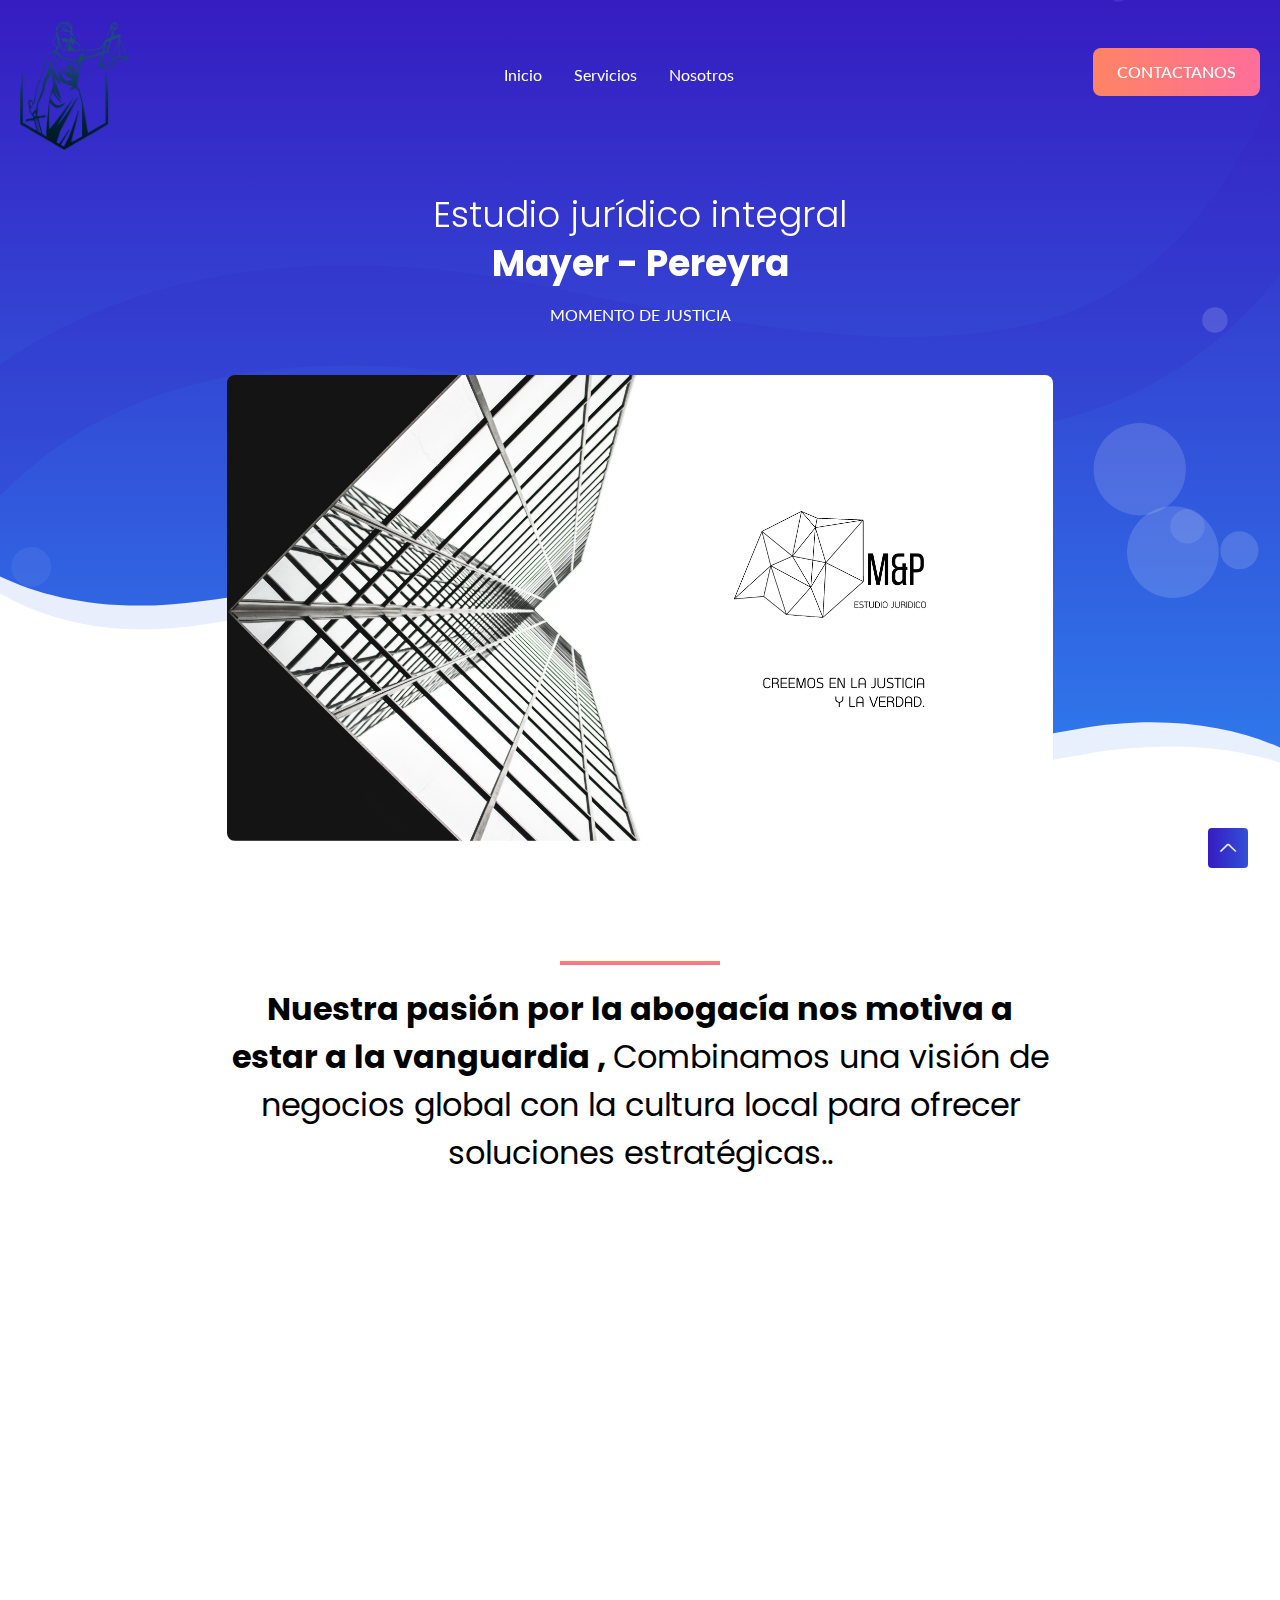
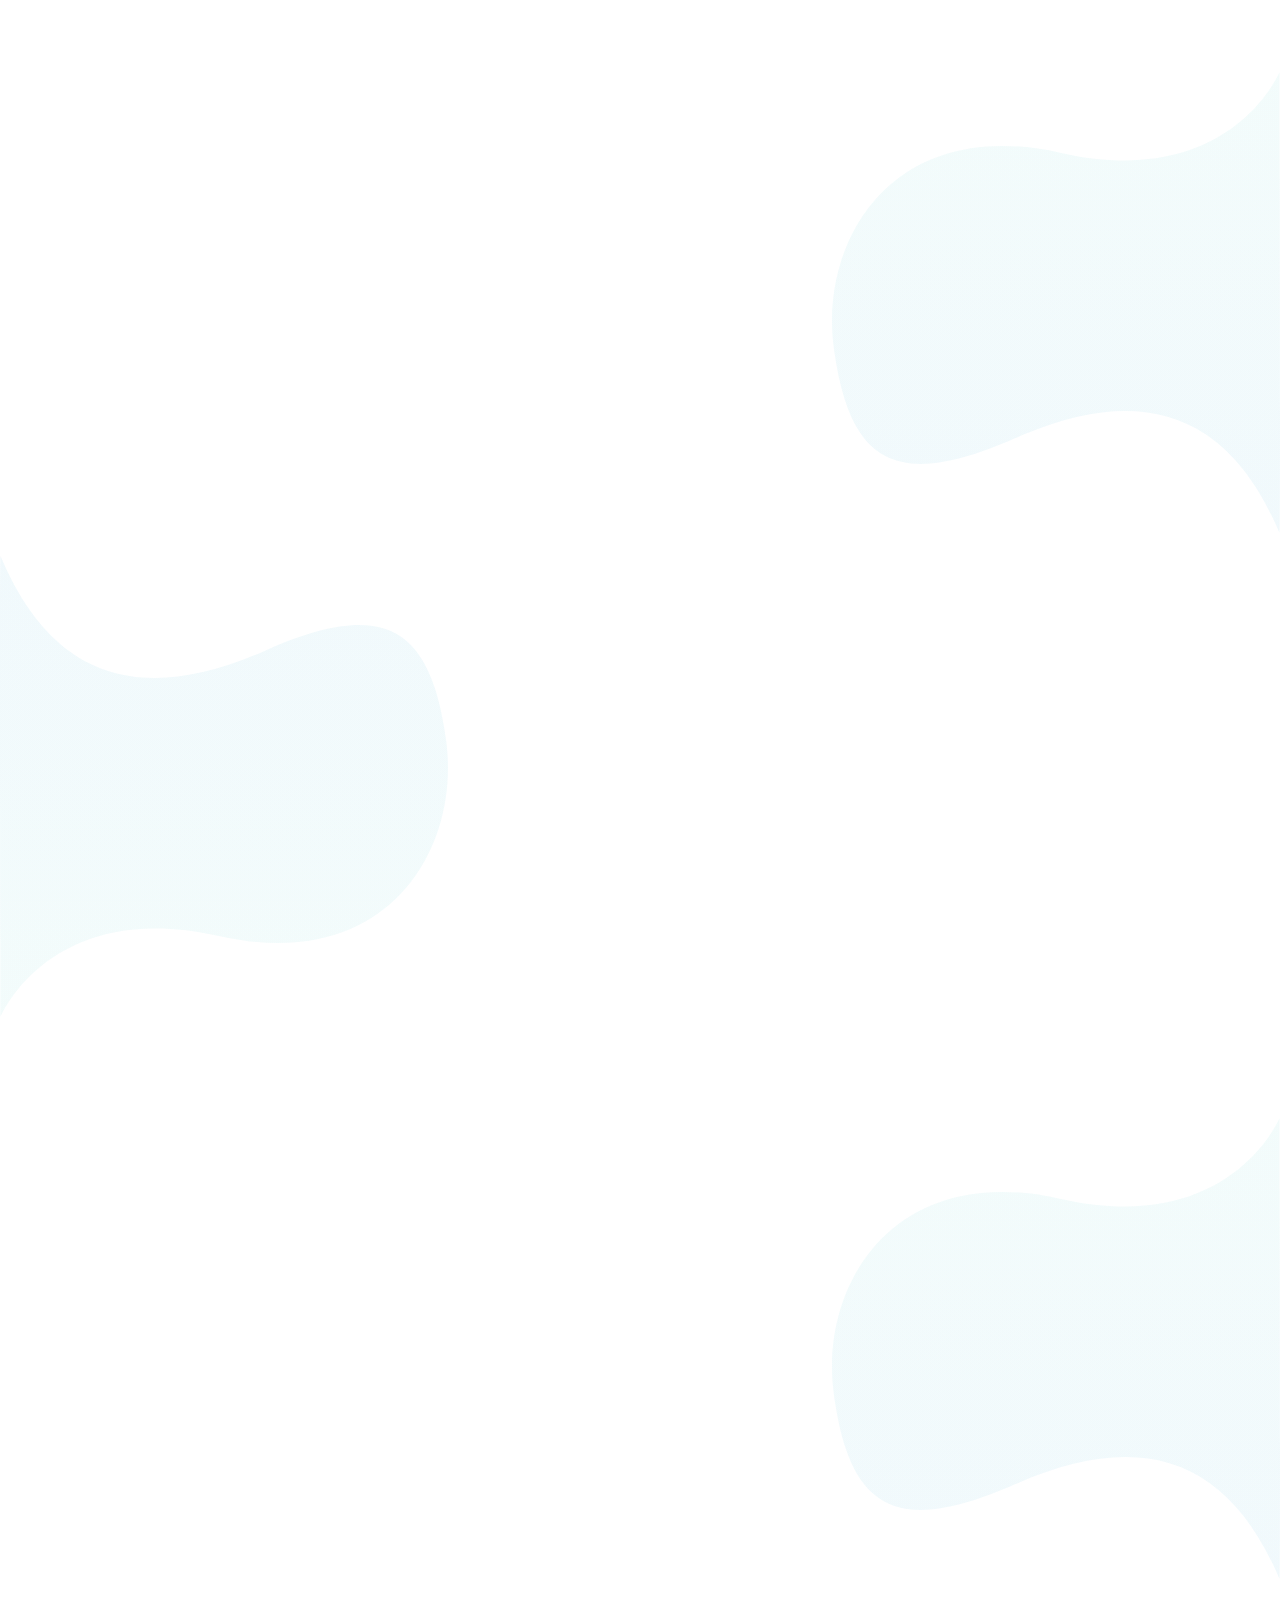
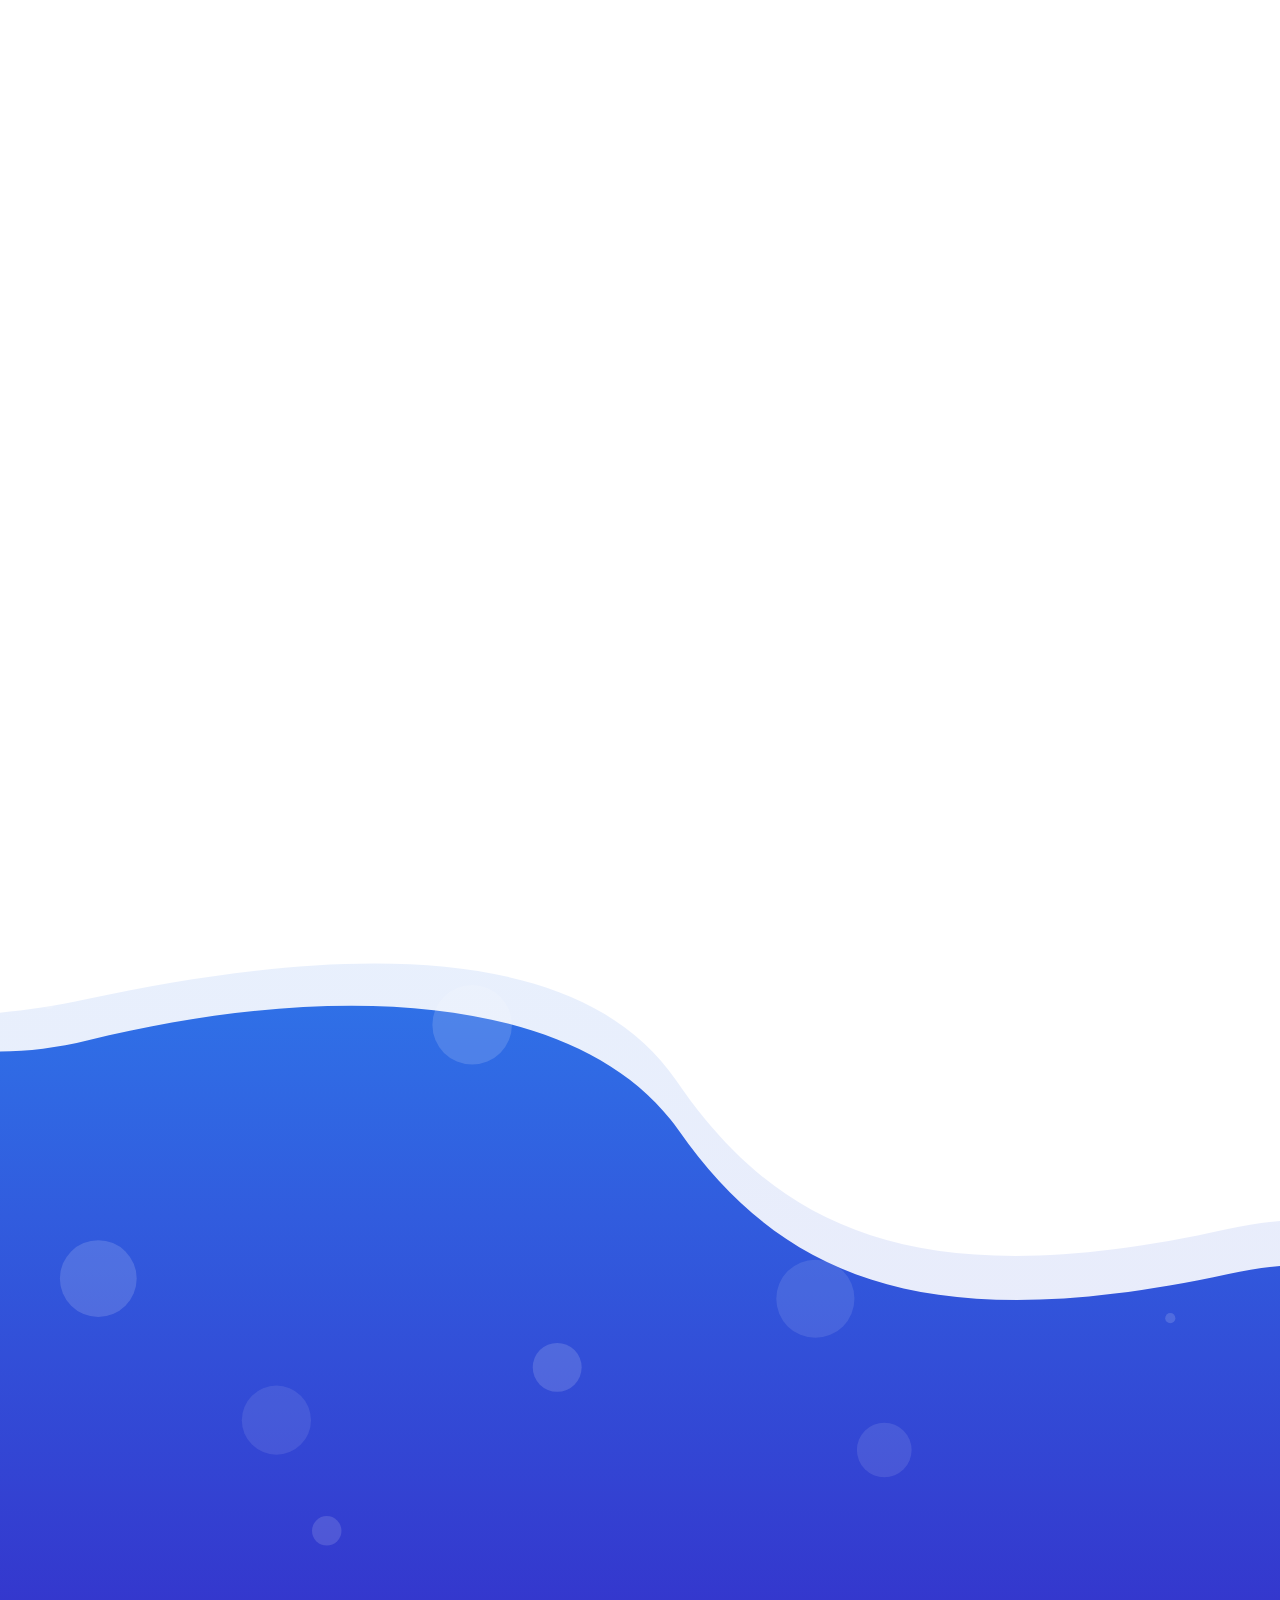
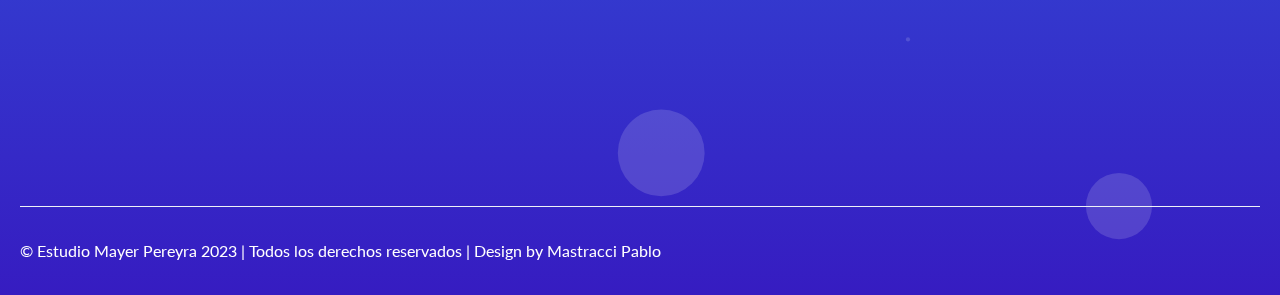
==== commit 9a77c10b: "segundo" ====
--- a/index.html
+++ b/index.html
@@ -69,7 +69,7 @@
                     <div class="w-full">
                         <nav class="flex items-center justify-between navbar navbar-expand-lg">
                             <a class="mr-4 navbar-brand" href="index.html">
-                                <img src="assets/images/Karate-logo-white.png" alt="Logo" class="h-4" style="height:150px !important">
+                                <img src="assets/images/Estudio-Logo.png" alt="Logo" class="h-4" style="height:150px !important">
                             </a>
                             <button class="block navbar-toggler focus:outline-none lg:hidden" type="button" data-toggle="collapse" data-target="#navbarOne" aria-controls="navbarOne" aria-expanded="false" aria-label="Toggle navigation">
                                 <span class="toggler-icon"></span>
@@ -86,9 +86,9 @@
                                         <a class="page-scroll" href="#features">Servicios</a>
                                     </li>
                                     <li class="nav-item">
-                                        <a class="page-scroll" href="#about">Nosotros</a>
+                                        <a class="page-scroll" href="#facts">Nosotros</a>
                                     </li>
-                                    <li class="nav-item">
+                                    <!--<li class="nav-item">
                                         <a class="page-scroll" href="#facts">Porque</a>
                                     </li>
                                     <li class="nav-item">
@@ -98,15 +98,14 @@
                                         <a class="page-scroll" href="#testimonial">Testimonios</a>
                                     </li>
                                     <li class="nav-item">
-                                        <a class="page-scroll" href="#blog">Blog</a>
+                                        <a class="page-scroll" href="#blog">Blog</a>-->
                                     </li>
                                 </ul>
                             </div>
                             <!-- navbar collapse -->
 
                             <div class="absolute right-0 hidden mt-2 mr-24 navbar-btn sm:inline-block lg:mt-0 lg:static lg:mr-0">
-                                <a class="main-btn gradient-btn" data-scroll-nav="0" href="#" rel="nofollow">FREE
-                                    CONSULTATION</a>
+                                <a class="main-btn gradient-btn page-scroll" data-scroll-nav="10" href="#footer" rel="nofollow">CONTACTANOS</a>
                             </div>
                         </nav>
                         <!-- navbar -->
@@ -123,11 +122,11 @@
                 <div class="justify-center row">
                     <div class="w-full lg:w-2/3">
                         <div class="pt-32 mb-12 text-center lg:pt-48 header-hero-content">
-                            <h3 class="text-4xl font-light leading-tight text-white header-sub-title wow fadeInUp" data-wow-duration="1.3s" data-wow-delay="0.2s">Serious Injury & Wrongful Death Attorney
+                            <h3 class="text-4xl font-light leading-tight text-white header-sub-title wow fadeInUp" data-wow-duration="1.3s" data-wow-delay="0.2s">Estudio jurídico integral
                             </h3>
-                            <h2 class="mb-3 text-4xl font-bold text-white header-title wow fadeInUp" data-wow-duration="1.3s" data-wow-delay="0.5s">The Awad Law Firm</h2>
+                            <h1 class="mb-3 text-4xl font-bold text-white header-title wow fadeInUp" data-wow-duration="1.3s" data-wow-delay="0.5s">Mayer - Pereyra</h1>
                             <p class="mb-8 text-white text wow fadeInUp font-serfi" data-wow-duration="1.3s" data-wow-delay="0.8s">
-                                A MOMENT OF JUSTICE
+                                MOMENTO DE JUSTICIA
                             </p>
                             <!-- <a href="#" class="main-btn gradient-btn gradient-btn-2 wow fadeInUp"
                                 data-wow-duration="1.3s" data-wow-delay="1.1s">Get Started</a> -->
@@ -139,7 +138,7 @@
                 <div class="justify-center row">
                     <div class="w-full lg:w-2/3">
                         <div class="text-center header-hero-image wow fadeIn" data-wow-duration="1.3s" data-wow-delay="1.4s">
-                            <img src="assets/images/image1.png" alt="hero">
+                            <img class="rounded-lg" src="assets/images/image1.png" alt="hero">
                         </div>
                         <!-- header hero image -->
                     </div>
@@ -156,432 +155,6 @@
 
     <!--====== BRAMD PART START ======-->
 
-    <div class="pt-24 brand-area">
-        <div class="container">
-            <div class="row">
-                <div class="w-full">
-                    <div class="items-center justify-center row lg:justify-between">
-                        <div class="single-logo hover:opacity-100 wow fadeIn" data-wow-duration="1s" data-wow-delay="0.2s">
-                            <img src="assets/images/acheivement-1.webp" alt="brand">
-                        </div>
-                        <!-- single logo -->
-                        <div class="single-logo hover:opacity-100 wow fadeIn" data-wow-duration="1.5s" data-wow-delay="0.2s">
-                            <svg class="avvo-badge" id="js-avvo-badge-rating" style="enable-background:new 0 0 280 220; height: 120px; width: 155px;" version="1.1" viewBox="0 0 280 220" x="0px" xml:space="preserve" xmlns="http://www.w3.org/2000/svg" xmlns:xlink="http://www.w3.org/1999/xlink"
-                                y="0px">
-                                <style type="text/css">
-                                    @font-face {
-                                        font-family: 'Circular-Bold';
-                                        src: url("https://assets.avvo.com/avvo-ui/0.20.5/fonts/avvo_ui/circular/circular_bold.woff") format("woff")
-                                    }
-
-                                    .avvo-badge .st0 {
-                                        fill: #153860 !important
-                                    }
-
-                                    .avvo-badge .st1 {
-                                        fill: #010101 !important
-                                    }
-
-                                    .avvo-badge .st2 {
-                                        fill: #15467A !important
-                                    }
-
-                                    .avvo-badge .st3 {
-                                        fill: #FFFFFF !important
-                                    }
-
-                                    .avvo-badge .st4 {
-                                        fill: none !important
-                                    }
-
-                                    .avvo-badge .st5 {
-                                        fill: #F89838 !important
-                                    }
-
-                                    .avvo-badge .st6 {
-                                        fill: #ED514C !important
-                                    }
-
-                                    .avvo-badge .st7 {
-                                        font-family: 'Circular-Bold', Avenir Next, Avenir, Century Gothic, sans-serif !important;
-                                        font-weight: bold !important
-                                    }
-
-                                    .avvo-badge .st8 {
-                                        font-size: 20px !important
-                                    }
-
-                                    .avvo-badge .st9 {
-                                        letter-spacing: -1px !important
-                                    }
-
-                                    .avvo-badge .st10 {
-                                        font-family: 'Circular-Bold', Avenir Next, Avenir, Century Gothic, sans-serif !important;
-                                        font-size: 14px
-                                    }
-
-                                    .avvo-badge .st11 {
-                                        font-size: 65px !important
-                                    }
-
-                                    .avvo-badge .st12 {
-                                        text-anchor: middle !important
-                                    }
-
-                                    .avvo-badge .st13 {
-                                        fill: #969696 !important
-                                    }
-
-                                    .avvo-badge .st14 {
-                                        display: none !important
-                                    }
-                                </style>
-                                <g>
-                                    <g>
-                                        <g>
-                                            <polygon class="st0"
-                                                points="82.612,160.003 1.433,160.003 20.448,142.715 1.433,125.206 82.612,125.206">
-                                            </polygon>
-                                            <polygon class="st1"
-                                                points="82.628,159.993 32.616,145.386 32.616,110.589 82.628,125.195">
-                                            </polygon>
-                                        </g>
-                                        <g>
-                                            <polygon class="st2"
-                                                points="192.651,160.003 273.831,160.003 254.816,142.715 273.831,125.206 192.651,125.206">
-                                            </polygon>
-                                            <polygon class="st1"
-                                                points="192.635,159.993 242.646,145.386 242.646,110.589 192.635,125.195">
-                                            </polygon>
-                                        </g>
-                                    </g>
-                                    <g>
-                                        <path class="st3"
-                                            d="M136.336,206.992c-17.217-6.189-52.512-18.813-72.559-25.983l-9.092-3.252V18.147l83.005-11.762l82.89,11.764 v159.607l-2.651,0.949c-9.44,3.38-57.609,20.627-78.883,28.287l-1.354,0.487L136.336,206.992z">
-                                        </path>
-                                        <path class="st2"
-                                            d="M137.689,10.425l78.889,11.196c0,35.66,0,153.319,0,153.319c-17.826,6.381-59.655,21.363-78.889,28.289 c-19.263-6.925-61.152-21.903-79.005-28.288c0,0,0-117.659,0-153.319L137.689,10.425 M137.69,2.345l-1.123,0.159L57.562,13.7 l-6.878,0.975v6.946V174.94v5.635l5.306,1.898l5.289,1.892c19.626,7.019,56.156,20.084,73.703,26.392l2.709,0.974l2.708-0.975 c18.259-6.574,58.171-20.872,78.875-28.283l5.304-1.899v-5.633V21.621v-6.945l-6.876-0.976L138.814,2.504L137.69,2.345 L137.69,2.345z">
-                                        </path>
-                                    </g>
-                                    <g>
-                                        <path class="st3"
-                                            d="M216.579,21.62l-78.889-11.196L58.685,21.62c0,35.66,0,153.319,0,153.319 c17.853,6.385,59.742,21.363,79.005,28.288c19.234-6.926,61.063-21.907,78.889-28.288 C216.579,174.94,216.579,57.281,216.579,21.62z">
-                                        </path>
-                                    </g>
-                                    <g>
-                                        <path class="st2"
-                                            d="M132.166,34.841c0-1.085-0.842-1.916-1.856-1.916c-1.015,0-1.839,0.831-1.839,1.916 c0,1.085,0.824,1.9,1.839,1.9C131.324,36.741,132.166,35.927,132.166,34.841 M125.738,34.841c0-2.509,2.063-4.494,4.588-4.494 c2.509,0,4.572,1.985,4.572,4.494c0,2.493-2.063,4.477-4.572,4.477C127.801,39.318,125.738,37.334,125.738,34.841 M117.558,38.845 l-0.773-8.361h2.904l0.395,5.19c0,0.068,0.052,0.119,0.138,0.034c1.083-0.899,1.907-2.697,2.234-5.224h2.955 c-0.206,3.918-3.265,8.802-7.27,8.802C117.867,39.285,117.592,39.183,117.558,38.845 M107.952,38.845l-0.773-8.361h2.904 l0.395,5.19c0,0.068,0.051,0.119,0.137,0.034c1.083-0.899,1.908-2.697,2.234-5.224h2.956c-0.206,3.918-3.265,8.802-7.27,8.802 C108.26,39.285,107.986,39.183,107.952,38.845 M99.1,34.722h3.334l-0.257-3.408c0-0.102-0.086-0.119-0.172-0.034 C101.146,32.009,100.097,33.23,99.1,34.722 M102.624,37.233H97.64c-0.343,0.645-0.653,1.323-0.91,2.001h-3.215 c1.667-4.698,6.548-11.175,10.501-11.65c0.584-0.068,0.928,0.068,0.963,0.526l0.996,11.124h-3.196L102.624,37.233z">
-                                        </path>
-                                        <g>
-                                            <path class="st2"
-                                                d="M141.668,34.827h-0.905v4.264h-2.552V27.639h4.539c2.261,0,3.715,1.551,3.715,3.586 c0,1.551-0.856,2.73-2.261,3.231l2.326,4.636h-2.811L141.668,34.827z M142.265,32.63c1.05,0,1.615-0.581,1.615-1.389 c0-0.856-0.565-1.389-1.615-1.389h-1.502v2.778H142.265z">
-                                            </path>
-                                            <path class="st2"
-                                                d="M149.277,34.456l1.89-0.291c0.436-0.065,0.581-0.275,0.581-0.549c0-0.468-0.404-0.872-1.179-0.872 c-0.856,0-1.325,0.581-1.373,1.179l-2.132-0.436c0.097-1.147,1.163-2.665,3.521-2.665c2.601,0,3.554,1.454,3.554,3.101v3.925 c0,0.63,0.081,1.163,0.097,1.244h-2.213c-0.016-0.065-0.081-0.355-0.081-0.905c-0.42,0.678-1.195,1.131-2.261,1.131 c-1.761,0-2.778-1.163-2.778-2.439C146.903,35.457,147.953,34.649,149.277,34.456z M151.748,35.942v-0.355l-1.518,0.242 c-0.517,0.081-0.905,0.323-0.905,0.888c0,0.42,0.275,0.824,0.953,0.824C151.005,37.541,151.748,37.185,151.748,35.942z">
-                                            </path>
-                                            <path class="st2"
-                                                d="M158.421,31.064h1.567v2.148h-1.567v3.004c0,0.662,0.355,0.84,0.888,0.84c0.258,0,0.501-0.048,0.646-0.081 v2.035c-0.097,0.048-0.501,0.226-1.276,0.226c-1.664,0-2.681-0.985-2.681-2.584v-3.441h-1.421v-2.148h0.404 c0.84,0,1.244-0.565,1.244-1.308v-1.034h2.197V31.064z">
-                                            </path>
-                                            <path class="st2"
-                                                d="M162.298,27.171c0.808,0,1.454,0.646,1.454,1.438c0,0.791-0.646,1.438-1.454,1.438 c-0.775,0-1.421-0.646-1.421-1.438C160.877,27.817,161.523,27.171,162.298,27.171z M161.087,39.091v-8.028h2.455v8.028H161.087z">
-                                            </path>
-                                            <path class="st2"
-                                                d="M167.5,39.091h-2.455v-8.028h2.374v0.921c0.436-0.759,1.421-1.131,2.245-1.131 c2.019,0,2.924,1.438,2.924,3.198v5.04h-2.455v-4.62c0-0.791-0.42-1.389-1.308-1.389c-0.808,0-1.325,0.598-1.325,1.405V39.091z">
-                                            </path>
-                                            <path class="st2"
-                                                d="M175.61,38.93c0.162,0.775,0.808,1.341,1.728,1.341c1.228,0,1.987-0.598,1.987-2.051v-0.372 c-0.291,0.436-0.985,0.905-2.148,0.905c-2.132,0-3.731-1.68-3.731-3.909c0-2.116,1.535-3.925,3.731-3.925 c1.308,0,2.003,0.581,2.229,1.001v-0.856h2.342v7.026c0,2.31-1.292,4.313-4.297,4.313c-2.31,0-3.78-1.421-4.006-2.859 L175.61,38.93z M179.342,34.843c0-1.098-0.791-1.777-1.712-1.777c-0.921,0-1.728,0.678-1.728,1.777s0.743,1.777,1.728,1.777 C178.631,36.62,179.342,35.942,179.342,34.843z">
-                                            </path>
-                                        </g>
-                                    </g>
-                                    <rect class="st2" height="34.841" width="210.276" x="32.494" y="110.567"></rect>
-                                    <g>
-                                        <path class="st2"
-                                            d="M92.309,161.886v10.404h-2.502v-10.404h-4.032v-2.357H96.34v2.357H92.309z">
-                                        </path>
-                                        <path class="st2"
-                                            d="M99.725,163.164c0.66,0,1.275,0.117,1.845,0.351c0.57,0.234,1.062,0.559,1.477,0.973s0.738,0.909,0.972,1.484 c0.234,0.576,0.352,1.206,0.352,1.891c0,0.684-0.117,1.311-0.352,1.881c-0.233,0.57-0.558,1.065-0.972,1.485 s-0.906,0.746-1.477,0.98c-0.569,0.234-1.185,0.351-1.845,0.351s-1.275-0.116-1.845-0.351c-0.57-0.234-1.062-0.561-1.477-0.98 c-0.413-0.42-0.737-0.915-0.972-1.485s-0.351-1.197-0.351-1.881c0-0.685,0.116-1.314,0.351-1.891 c0.234-0.575,0.559-1.07,0.972-1.484c0.414-0.414,0.906-0.738,1.477-0.973C98.45,163.281,99.065,163.164,99.725,163.164z M99.725,170.382c0.288,0,0.57-0.054,0.846-0.162c0.276-0.107,0.517-0.267,0.721-0.477s0.369-0.471,0.495-0.783 c0.126-0.312,0.188-0.678,0.188-1.098s-0.062-0.786-0.188-1.099c-0.126-0.312-0.291-0.572-0.495-0.782s-0.444-0.369-0.721-0.478 c-0.275-0.107-0.558-0.162-0.846-0.162s-0.57,0.055-0.846,0.162c-0.276,0.108-0.517,0.268-0.72,0.478 c-0.205,0.21-0.369,0.471-0.495,0.782c-0.126,0.312-0.189,0.679-0.189,1.099s0.063,0.786,0.189,1.098 c0.126,0.312,0.29,0.573,0.495,0.783c0.203,0.21,0.443,0.369,0.72,0.477C99.155,170.328,99.437,170.382,99.725,170.382z">
-                                        </path>
-                                        <path class="st2"
-                                            d="M105.809,175.71v-12.276h2.321v1.08c0.204-0.348,0.54-0.647,1.009-0.899c0.468-0.252,1.037-0.378,1.71-0.378 c0.647,0,1.224,0.117,1.728,0.351c0.504,0.234,0.933,0.559,1.287,0.972c0.354,0.414,0.621,0.9,0.801,1.458 c0.181,0.559,0.271,1.168,0.271,1.827c0,0.673-0.1,1.294-0.297,1.863c-0.198,0.57-0.48,1.062-0.847,1.476 s-0.807,0.738-1.322,0.973c-0.517,0.233-1.087,0.351-1.711,0.351c-0.611,0-1.137-0.105-1.574-0.314 c-0.438-0.21-0.766-0.465-0.981-0.766v4.284H105.809z M112.576,167.862c0-0.792-0.213-1.404-0.639-1.836 c-0.427-0.433-0.945-0.648-1.558-0.648c-0.312,0-0.6,0.058-0.863,0.171c-0.265,0.114-0.498,0.276-0.702,0.486 s-0.363,0.468-0.478,0.773c-0.114,0.307-0.171,0.657-0.171,1.054c0,0.396,0.057,0.747,0.171,1.053s0.273,0.567,0.478,0.783 s0.438,0.381,0.702,0.495c0.264,0.114,0.552,0.171,0.863,0.171c0.612,0,1.131-0.219,1.558-0.657 C112.364,169.27,112.576,168.654,112.576,167.862z">
-                                        </path>
-                                        <path class="st2"
-                                            d="M128.146,169.374h-5.184l-1.062,2.916h-2.628l4.896-12.762h2.88l4.86,12.762h-2.7L128.146,169.374z M123.79,167.106h3.527l-1.764-4.824L123.79,167.106z">
-                                        </path>
-                                        <path class="st2"
-                                            d="M135.473,163.434h1.781v2.124h-1.781v3.708c0,0.385,0.087,0.651,0.261,0.802 c0.174,0.149,0.435,0.225,0.783,0.225c0.144,0,0.287-0.006,0.432-0.018c0.144-0.012,0.246-0.03,0.306-0.055v1.98 c-0.107,0.048-0.272,0.096-0.495,0.144c-0.222,0.048-0.507,0.072-0.854,0.072c-0.864,0-1.548-0.24-2.052-0.72 c-0.504-0.48-0.757-1.152-0.757-2.017v-4.122h-1.602v-2.124h0.45c0.468,0,0.812-0.135,1.035-0.404 c0.222-0.271,0.333-0.604,0.333-0.999v-1.242h2.16V163.434z">
-                                        </path>
-                                        <path class="st2"
-                                            d="M141.737,163.434h1.781v2.124h-1.781v3.708c0,0.385,0.086,0.651,0.26,0.802 c0.174,0.149,0.436,0.225,0.783,0.225c0.145,0,0.287-0.006,0.432-0.018s0.246-0.03,0.307-0.055v1.98 c-0.107,0.048-0.273,0.096-0.496,0.144c-0.221,0.048-0.506,0.072-0.854,0.072c-0.865,0-1.549-0.24-2.053-0.72 c-0.504-0.48-0.756-1.152-0.756-2.017v-4.122h-1.602v-2.124h0.449c0.469,0,0.812-0.135,1.035-0.404 c0.223-0.271,0.334-0.604,0.334-0.999v-1.242h2.16V163.434z">
-                                        </path>
-                                        <path class="st2"
-                                            d="M148.989,163.164c0.66,0,1.275,0.117,1.846,0.351c0.57,0.234,1.062,0.559,1.477,0.973 s0.738,0.909,0.971,1.484c0.234,0.576,0.352,1.206,0.352,1.891c0,0.684-0.117,1.311-0.352,1.881 c-0.232,0.57-0.557,1.065-0.971,1.485s-0.906,0.746-1.477,0.98s-1.186,0.351-1.846,0.351s-1.275-0.116-1.844-0.351 c-0.57-0.234-1.062-0.561-1.477-0.98s-0.738-0.915-0.973-1.485s-0.35-1.197-0.35-1.881c0-0.685,0.115-1.314,0.35-1.891 c0.234-0.575,0.559-1.07,0.973-1.484s0.906-0.738,1.477-0.973C147.714,163.281,148.329,163.164,148.989,163.164z M148.989,170.382 c0.289,0,0.57-0.054,0.846-0.162c0.277-0.107,0.518-0.267,0.721-0.477c0.205-0.21,0.369-0.471,0.496-0.783 c0.125-0.312,0.188-0.678,0.188-1.098s-0.062-0.786-0.188-1.099c-0.127-0.312-0.291-0.572-0.496-0.782 c-0.203-0.21-0.443-0.369-0.721-0.478c-0.275-0.107-0.557-0.162-0.846-0.162c-0.287,0-0.57,0.055-0.846,0.162 c-0.275,0.108-0.516,0.268-0.719,0.478c-0.205,0.21-0.369,0.471-0.496,0.782c-0.125,0.312-0.189,0.679-0.189,1.099 s0.064,0.786,0.189,1.098c0.127,0.312,0.291,0.573,0.496,0.783c0.203,0.21,0.443,0.369,0.719,0.477 C148.419,170.328,148.702,170.382,148.989,170.382z">
-                                        </path>
-                                        <path class="st2"
-                                            d="M160.473,165.81c-0.24-0.047-0.479-0.071-0.719-0.071c-0.312,0-0.607,0.042-0.883,0.126 s-0.516,0.222-0.719,0.414c-0.205,0.191-0.369,0.447-0.496,0.765c-0.125,0.318-0.189,0.717-0.189,1.197v4.05h-2.393v-8.856h2.32 v1.314c0.133-0.288,0.305-0.524,0.514-0.711c0.211-0.186,0.432-0.327,0.666-0.423s0.469-0.162,0.703-0.198 c0.232-0.036,0.445-0.054,0.639-0.054c0.096,0,0.188,0.003,0.279,0.009c0.09,0.006,0.182,0.015,0.277,0.027V165.81z">
-                                        </path>
-                                        <path class="st2"
-                                            d="M164.11,172.29h-2.395v-8.856h2.322v1.099c0.275-0.456,0.65-0.792,1.125-1.008 c0.475-0.217,0.951-0.324,1.432-0.324c0.551,0,1.027,0.093,1.43,0.279c0.402,0.186,0.736,0.435,1,0.746 c0.264,0.312,0.459,0.685,0.584,1.116c0.127,0.433,0.189,0.889,0.189,1.368v5.58h-2.395v-5.166c0-0.504-0.129-0.924-0.387-1.26 s-0.674-0.504-1.25-0.504c-0.529,0-0.938,0.177-1.225,0.53c-0.287,0.354-0.432,0.79-0.432,1.306V172.29z">
-                                        </path>
-                                        <path class="st2"
-                                            d="M179.716,169.752c-0.107,0.384-0.279,0.747-0.514,1.089s-0.52,0.64-0.855,0.892s-0.729,0.453-1.178,0.603 c-0.451,0.15-0.945,0.225-1.486,0.225c-0.611,0-1.193-0.104-1.744-0.314c-0.553-0.21-1.039-0.519-1.459-0.927 s-0.754-0.906-0.998-1.494c-0.246-0.588-0.369-1.254-0.369-1.998c0-0.708,0.119-1.351,0.359-1.926 c0.24-0.576,0.561-1.065,0.963-1.468c0.402-0.401,0.867-0.714,1.395-0.936s1.074-0.333,1.639-0.333 c1.379,0,2.453,0.408,3.223,1.224c0.768,0.816,1.15,1.938,1.15,3.366c0,0.168-0.006,0.327-0.018,0.478 c-0.012,0.149-0.018,0.236-0.018,0.261h-6.336c0.012,0.288,0.08,0.555,0.207,0.801c0.125,0.246,0.287,0.459,0.486,0.639 c0.197,0.181,0.428,0.321,0.693,0.424c0.264,0.102,0.545,0.152,0.846,0.152c0.562,0,1.004-0.126,1.322-0.378 s0.549-0.576,0.693-0.972L179.716,169.752z M177.483,166.854c-0.012-0.217-0.057-0.43-0.135-0.64s-0.197-0.396-0.359-0.558 s-0.367-0.294-0.613-0.396c-0.246-0.102-0.537-0.152-0.873-0.152c-0.312,0-0.588,0.054-0.828,0.162 c-0.24,0.107-0.443,0.246-0.611,0.413c-0.168,0.169-0.297,0.354-0.387,0.559s-0.141,0.408-0.152,0.612H177.483z">
-                                        </path>
-                                        <path class="st2"
-                                            d="M181.679,175.782l2.088-4.608l-3.762-7.74h2.682l2.357,5.185l2.178-5.185h2.557l-5.562,12.349H181.679z">
-                                        </path>
-                                    </g>
-                                    <rect class="st4" height="47.524" width="141" x="66.567" y="49.875"></rect><text
-                                        class="st6 st7 st11 st12" id="js-avvo-rating-4234191"
-                                        transform="matrix(1 0 0 1 72.0684 96.9355)" x="66.567">10.0</text><text
-                                        class="st3 st10 st12" x="50%" y="134"
-                                        style="font-size: 14px !important;">Ibrahim Jamal Awad</text>
-                                </g>
-                            </svg>
-                        </div>
-                        <!-- single logo -->
-                        <div class="single-logo hover:opacity-100 wow fadeIn" data-wow-duration="1.5s" data-wow-delay="0.3s">
-                            <svg class="avvo-badge" id="js-avvo-badge-client-reviews" style="enable-background:new 0 0 275.179 203.341; height: 120px; width: 155px;" version="1.1" viewBox="0 0 275.179 203.341" x="0px" xml:space="preserve" xmlns="http://www.w3.org/2000/svg" xmlns:xlink="http://www.w3.org/1999/xlink"
-                                y="0px">
-                                <style type="text/css">
-                                    @font-face {
-                                        font-family: 'Circular-Bold';
-                                        src: url("https://assets.avvo.com/avvo-ui/0.20.5/fonts/avvo_ui/circular/circular_bold.woff") format("woff")
-                                    }
-
-                                    .avvo-badge .st0 {
-                                        fill: #153860 !important
-                                    }
-
-                                    .avvo-badge .st1 {
-                                        fill: #010101 !important
-                                    }
-
-                                    .avvo-badge .st2 {
-                                        fill: #15467A !important
-                                    }
-
-                                    .avvo-badge .st3 {
-                                        fill: #FFFFFF !important
-                                    }
-
-                                    .avvo-badge .st4 {
-                                        fill: none !important
-                                    }
-
-                                    .avvo-badge .st5 {
-                                        fill: #F89838 !important
-                                    }
-
-                                    .avvo-badge .st6 {
-                                        fill: #ED514C !important
-                                    }
-
-                                    .avvo-badge .st7 {
-                                        font-family: 'Circular-Bold', Avenir Next, Avenir, Century Gothic, sans-serif !important;
-                                        font-weight: bold !important
-                                    }
-
-                                    .avvo-badge .st8 {
-                                        font-size: 20px !important
-                                    }
-
-                                    .avvo-badge .st9 {
-                                        letter-spacing: -1px !important
-                                    }
-
-                                    .avvo-badge .st10 {
-                                        font-family: 'Circular-Bold', Avenir Next, Avenir, Century Gothic, sans-serif !important;
-                                        font-size: 14px
-                                    }
-
-                                    .avvo-badge .st11 {
-                                        font-size: 65px !important
-                                    }
-
-                                    .avvo-badge .st12 {
-                                        text-anchor: middle !important
-                                    }
-
-                                    .avvo-badge .st13 {
-                                        fill: #969696 !important
-                                    }
-
-                                    .avvo-badge .st14 {
-                                        display: none !important
-                                    }
-                                </style>
-                                <g>
-                                    <g>
-                                        <polygon class="st0"
-                                            points="82.655,160.901 1.475,160.901 20.49,143.612 1.475,126.104 82.655,126.104">
-                                        </polygon>
-                                        <polygon class="st1"
-                                            points="82.671,160.89 32.659,146.284 32.659,111.486 82.671,126.092">
-                                        </polygon>
-                                    </g>
-                                    <g>
-                                        <polygon class="st2"
-                                            points="192.694,160.901 273.873,160.901 254.858,143.612 273.873,126.104 192.694,126.104">
-                                        </polygon>
-                                        <polygon class="st0"
-                                            points="192.694,160.901 273.873,160.901 254.858,143.612 273.873,126.104 192.694,126.104">
-                                        </polygon>
-                                        <polygon class="st1"
-                                            points="192.677,160.89 242.688,146.284 242.688,111.486 192.677,126.092">
-                                        </polygon>
-                                    </g>
-                                    <g>
-                                        <path class="st3"
-                                            d="M137.675,198.484c-53.21,0-96.5-43.29-96.5-96.5c0-53.21,43.29-96.5,96.5-96.5c53.21,0,96.5,43.29,96.5,96.5 C234.175,155.194,190.885,198.484,137.675,198.484z">
-                                        </path>
-                                        <path class="st2"
-                                            d="M137.675,9.484c51.086,0,92.5,41.414,92.5,92.5s-41.414,92.5-92.5,92.5s-92.5-41.414-92.5-92.5 S86.588,9.484,137.675,9.484 M137.675,1.484c-55.416,0-100.5,45.084-100.5,100.5s45.084,100.5,100.5,100.5 s100.5-45.084,100.5-100.5S193.091,1.484,137.675,1.484L137.675,1.484z">
-                                        </path>
-                                    </g>
-                                    <rect class="st2" height="34.841" width="210.276" x="32.536" y="111.465"></rect>
-                                    <path id="SVGID_x5F_123_x5F_" class="st4" d="M38.116,133.593h194.795"></path><text
-                                        class="st3 st10 st12" x="50%" y="134"
-                                        style="font-size: 14px !important;">Ibrahim Jamal Awad</text>
-                                    <g>
-                                        <path class="st2"
-                                            d="M158.292,173.384c3.209,0,5.847-2.572,5.847-5.803c0-3.253-2.638-5.825-5.847-5.825 c-3.231,0-5.869,2.572-5.869,5.825C152.423,170.812,155.061,173.384,158.292,173.384 M130.42,173.339 c5.122,0,9.035-6.33,9.298-11.408h-3.781c-0.418,3.275-1.472,5.605-2.858,6.77c-0.11,0.11-0.176,0.044-0.176-0.044l-0.505-6.726 h-3.715l0.989,10.837C129.717,173.208,130.069,173.339,130.42,173.339 M142.708,173.339c5.121,0,9.034-6.33,9.297-11.408h-3.78 c-0.418,3.275-1.473,5.605-2.858,6.77c-0.11,0.11-0.176,0.044-0.176-0.044l-0.506-6.726h-3.715l0.989,10.837 C142.004,173.208,142.356,173.339,142.708,173.339 M122.068,162.964c0.11-0.11,0.219-0.088,0.219,0.044l0.33,4.418h-4.265 C119.628,165.492,120.969,163.91,122.068,162.964 M158.27,170.042c-1.297,0-2.352-1.055-2.352-2.462    c0-1.407,1.056-2.484,2.352-2.484c1.297,0,2.374,1.077,2.374,2.484C160.644,168.987,159.567,170.042,158.27,170.042 M123.057,173.273h4.088l-1.275-14.419c-0.044-0.593-0.484-0.769-1.231-0.682c-5.056,0.616-11.298,9.012-13.43,15.101h4.11 c0.33-0.879,0.725-1.758,1.165-2.594h6.374L123.057,173.273z">
-                                        </path>
-                                    </g>
-                                    <g>
-                                        <g>
-                                            <g>
-                                                <g>
-                                                    <path class="st5"
-                                                        d="M90.586,66.735c0-0.264-0.2-0.428-0.6-0.492l-5.377-0.782l-2.41-3.874c-0.136-0.293-0.311-0.44-0.525-0.44 c0,0,0,0,0,0c-0.214,0-0.389,0.147-0.525,0.44l-2.41,3.874l-5.377,0.782c-0.4,0.064-0.6,0.228-0.6,0.492 c0,0.15,0.089,0.322,0.268,0.515l3.899,3.792l-0.921,5.356c-0.015,0.1-0.022,0.171-0.022,0.214c0,0.149,0.038,0.276,0.113,0.38 c0.075,0.103,0.187,0.156,0.337,0.156c0.129,0,0.271-0.043,0.428-0.129l4.809-2.527l0,0l4.809,2.527 c0.15,0.086,0.293,0.129,0.428,0.129c0.142,0,0.252-0.053,0.327-0.156c0.075-0.104,0.112-0.231,0.112-0.38 c0-0.093-0.003-0.165-0.01-0.214l-0.921-5.356l3.888-3.792C90.493,67.064,90.586,66.893,90.586,66.735z">
-                                                    </path>
-                                                    <path class="st3"
-                                                        d="M88.162,67.392c0-0.192-0.146-0.312-0.437-0.358l-3.914-0.569l-1.754-2.82 c-0.099-0.213-0.226-0.32-0.382-0.32c0,0,0,0,0,0c-0.156,0-0.283,0.107-0.382,0.32l-1.754,2.82l-3.914,0.569 c-0.291,0.047-0.437,0.166-0.437,0.358c0,0.109,0.065,0.234,0.195,0.375l2.838,2.76l-0.671,3.899 c-0.011,0.073-0.016,0.125-0.016,0.156c0,0.109,0.027,0.201,0.082,0.277c0.054,0.075,0.136,0.113,0.246,0.113 c0.094,0,0.197-0.032,0.312-0.094l3.501-1.84l0,0l3.501,1.84c0.109,0.063,0.213,0.094,0.312,0.094 c0.104,0,0.183-0.038,0.238-0.113c0.054-0.075,0.082-0.168,0.082-0.277c0-0.068-0.003-0.12-0.008-0.156l-0.671-3.899l2.83-2.76 C88.094,67.631,88.162,67.506,88.162,67.392z">
-                                                    </path>
-                                                </g>
-                                            </g>
-                                            <g>
-                                                <g id="js-avvo-review-star-1-4234191">
-                                                    <path class="st5"
-                                                        d="M81.188,61.587l-2.434,3.874l-5.43,0.782c-0.404,0.064-0.606,0.228-0.606,0.492 c0,0.15,0.09,0.322,0.27,0.515l3.938,3.792l-0.93,5.356c-0.015,0.1-0.022,0.171-0.022,0.214c0,0.149,0.038,0.276,0.114,0.38 c0.075,0.103,0.189,0.156,0.341,0.156c0.13,0,0.274-0.043,0.433-0.129l4.857-2.527V61.148 C81.502,61.148,81.325,61.295,81.188,61.587z">
-                                                    </path>
-                                                    <path class="st5"
-                                                        d="M86.484,77.018c0.15,0.086,0.293,0.129,0.428,0.129c0.142,0,0.252-0.053,0.327-0.156 c0.075-0.104,0.112-0.231,0.112-0.38c0-0.093-0.003-0.165-0.01-0.214l-0.921-5.356l3.888-3.792 c0.185-0.186,0.278-0.357,0.278-0.515c0-0.264-0.2-0.428-0.6-0.492l-5.377-0.782l-2.41-3.874 c-0.136-0.293-0.311-0.44-0.525-0.44c0,0,0,0,0,0v13.343l0,0L86.484,77.018z">
-                                                    </path>
-                                                </g>
-                                            </g>
-                                        </g>
-                                        <g>
-                                            <g>
-                                                <g>
-                                                    <path class="st5"
-                                                        d="M118.586,66.735c0-0.264-0.2-0.428-0.6-0.492l-5.377-0.782l-2.41-3.874 c-0.136-0.293-0.311-0.44-0.525-0.44c0,0,0,0,0,0c-0.214,0-0.389,0.147-0.525,0.44l-2.41,3.874l-5.377,0.782 c-0.4,0.064-0.6,0.228-0.6,0.492c0,0.15,0.089,0.322,0.268,0.515l3.899,3.792l-0.921,5.356c-0.015,0.1-0.022,0.171-0.022,0.214 c0,0.149,0.038,0.276,0.113,0.38c0.075,0.103,0.187,0.156,0.337,0.156c0.129,0,0.271-0.043,0.428-0.129l4.809-2.527l0,0 l4.809,2.527c0.15,0.086,0.293,0.129,0.428,0.129c0.142,0,0.252-0.053,0.327-0.156c0.075-0.104,0.112-0.231,0.112-0.38 c0-0.093-0.003-0.165-0.01-0.214l-0.921-5.356l3.888-3.792C118.493,67.064,118.586,66.893,118.586,66.735z">
-                                                    </path>
-                                                    <path class="st3"
-                                                        d="M116.161,67.392c0-0.192-0.146-0.312-0.437-0.358l-3.914-0.569l-1.754-2.82 c-0.099-0.213-0.226-0.32-0.382-0.32c0,0,0,0,0,0c-0.156,0-0.283,0.107-0.382,0.32l-1.754,2.82l-3.914,0.569 c-0.291,0.047-0.437,0.166-0.437,0.358c0,0.109,0.065,0.234,0.195,0.375l2.838,2.76l-0.671,3.899 c-0.011,0.073-0.016,0.125-0.016,0.156c0,0.109,0.027,0.201,0.082,0.277c0.054,0.075,0.136,0.113,0.246,0.113 c0.094,0,0.197-0.032,0.312-0.094l3.501-1.84l0,0l3.501,1.84c0.109,0.063,0.213,0.094,0.312,0.094 c0.104,0,0.183-0.038,0.238-0.113c0.054-0.075,0.082-0.168,0.082-0.277c0-0.068-0.003-0.12-0.008-0.156l-0.671-3.899l2.83-2.76 C116.094,67.631,116.161,67.506,116.161,67.392z">
-                                                    </path>
-                                                </g>
-                                            </g>
-                                            <g>
-                                                <g id="js-avvo-review-star-2-4234191">
-                                                    <path class="st5"
-                                                        d="M109.21,61.587l-2.434,3.874l-5.43,0.782c-0.404,0.064-0.606,0.228-0.606,0.492 c0,0.15,0.09,0.322,0.27,0.515l3.938,3.792l-0.93,5.356c-0.015,0.1-0.022,0.171-0.022,0.214c0,0.149,0.038,0.276,0.114,0.38 c0.075,0.103,0.189,0.156,0.341,0.156c0.13,0,0.274-0.043,0.433-0.129l4.857-2.527V61.148 C109.524,61.148,109.347,61.295,109.21,61.587z">
-                                                    </path>
-                                                    <path class="st5"
-                                                        d="M114.506,77.018c0.15,0.086,0.293,0.129,0.428,0.129c0.142,0,0.252-0.053,0.327-0.156 c0.075-0.104,0.112-0.231,0.112-0.38c0-0.093-0.003-0.165-0.01-0.214l-0.921-5.356l3.888-3.792 c0.185-0.186,0.278-0.357,0.278-0.515c0-0.264-0.2-0.428-0.6-0.492l-5.377-0.782l-2.41-3.874 c-0.136-0.293-0.311-0.44-0.525-0.44c0,0,0,0,0,0v13.343l0,0L114.506,77.018z">
-                                                    </path>
-                                                </g>
-                                            </g>
-                                        </g>
-                                        <g>
-                                            <g>
-                                                <g>
-                                                    <path class="st5"
-                                                        d="M146.586,66.735c0-0.264-0.2-0.428-0.6-0.492l-5.377-0.782l-2.41-3.874 c-0.136-0.293-0.311-0.44-0.525-0.44c0,0,0,0,0,0c-0.214,0-0.389,0.147-0.525,0.44l-2.41,3.874l-5.377,0.782 c-0.4,0.064-0.6,0.228-0.6,0.492c0,0.15,0.089,0.322,0.268,0.515l3.899,3.792l-0.921,5.356c-0.015,0.1-0.022,0.171-0.022,0.214 c0,0.149,0.038,0.276,0.113,0.38c0.075,0.103,0.187,0.156,0.337,0.156c0.129,0,0.271-0.043,0.428-0.129l4.809-2.527l0,0 l4.809,2.527c0.15,0.086,0.293,0.129,0.428,0.129c0.142,0,0.252-0.053,0.327-0.156c0.075-0.104,0.112-0.231,0.112-0.38 c0-0.093-0.003-0.165-0.01-0.214l-0.921-5.356l3.888-3.792C146.493,67.064,146.586,66.893,146.586,66.735z">
-                                                    </path>
-                                                    <path class="st3"
-                                                        d="M144.161,67.392c0-0.192-0.146-0.312-0.437-0.358l-3.914-0.569l-1.754-2.82 c-0.099-0.213-0.226-0.32-0.382-0.32c0,0,0,0,0,0c-0.156,0-0.283,0.107-0.382,0.32l-1.754,2.82l-3.914,0.569 c-0.291,0.047-0.437,0.166-0.437,0.358c0,0.109,0.065,0.234,0.195,0.375l2.838,2.76l-0.671,3.899 c-0.011,0.073-0.016,0.125-0.016,0.156c0,0.109,0.027,0.201,0.082,0.277c0.054,0.075,0.136,0.113,0.246,0.113 c0.094,0,0.197-0.032,0.312-0.094l3.501-1.84l0,0l3.501,1.84c0.109,0.063,0.213,0.094,0.312,0.094 c0.104,0,0.183-0.038,0.238-0.113c0.054-0.075,0.082-0.168,0.082-0.277c0-0.068-0.003-0.12-0.008-0.156l-0.671-3.899l2.83-2.76 C144.094,67.631,144.161,67.506,144.161,67.392z">
-                                                    </path>
-                                                </g>
-                                            </g>
-                                            <g>
-                                                <g id="js-avvo-review-star-3-4234191">
-                                                    <path class="st5"
-                                                        d="M137.21,61.587l-2.434,3.874l-5.43,0.782c-0.404,0.064-0.606,0.228-0.606,0.492 c0,0.15,0.09,0.322,0.27,0.515l3.938,3.792l-0.93,5.356c-0.015,0.1-0.022,0.171-0.022,0.214c0,0.149,0.038,0.276,0.114,0.38 c0.075,0.103,0.189,0.156,0.341,0.156c0.13,0,0.274-0.043,0.433-0.129l4.857-2.527V61.148 C137.524,61.148,137.348,61.295,137.21,61.587z">
-                                                    </path>
-                                                    <path class="st5"
-                                                        d="M142.506,77.018c0.15,0.086,0.293,0.129,0.428,0.129c0.142,0,0.252-0.053,0.327-0.156 c0.075-0.104,0.112-0.231,0.112-0.38c0-0.093-0.003-0.165-0.01-0.214l-0.921-5.356l3.888-3.792 c0.185-0.186,0.278-0.357,0.278-0.515c0-0.264-0.2-0.428-0.6-0.492l-5.377-0.782l-2.41-3.874 c-0.136-0.293-0.311-0.44-0.525-0.44c0,0,0,0,0,0v13.343l0,0L142.506,77.018z">
-                                                    </path>
-                                                </g>
-                                            </g>
-                                        </g>
-                                        <g>
-                                            <g>
-                                                <g>
-                                                    <path class="st5"
-                                                        d="M174.586,66.735c0-0.264-0.2-0.428-0.6-0.492l-5.377-0.782l-2.41-3.874 c-0.136-0.293-0.311-0.44-0.525-0.44c0,0,0,0,0,0c-0.214,0-0.389,0.147-0.525,0.44l-2.41,3.874l-5.377,0.782 c-0.4,0.064-0.6,0.228-0.6,0.492c0,0.15,0.089,0.322,0.268,0.515l3.899,3.792l-0.921,5.356c-0.015,0.1-0.022,0.171-0.022,0.214 c0,0.149,0.038,0.276,0.113,0.38c0.075,0.103,0.187,0.156,0.337,0.156c0.129,0,0.271-0.043,0.428-0.129l4.809-2.527l0,0 l4.809,2.527c0.15,0.086,0.293,0.129,0.428,0.129c0.142,0,0.252-0.053,0.327-0.156c0.075-0.104,0.112-0.231,0.112-0.38 c0-0.093-0.003-0.165-0.01-0.214l-0.921-5.356l3.888-3.792C174.493,67.064,174.586,66.893,174.586,66.735z">
-                                                    </path>
-                                                    <path class="st3"
-                                                        d="M172.161,67.392c0-0.192-0.146-0.312-0.437-0.358l-3.914-0.569l-1.754-2.82 c-0.099-0.213-0.226-0.32-0.382-0.32c0,0,0,0,0,0c-0.156,0-0.283,0.107-0.382,0.32l-1.754,2.82l-3.914,0.569 c-0.291,0.047-0.437,0.166-0.437,0.358c0,0.109,0.065,0.234,0.195,0.375l2.838,2.76l-0.671,3.899 c-0.011,0.073-0.016,0.125-0.016,0.156c0,0.109,0.027,0.201,0.082,0.277c0.054,0.075,0.136,0.113,0.246,0.113 c0.094,0,0.197-0.032,0.312-0.094l3.501-1.84l0,0l3.501,1.84c0.109,0.063,0.213,0.094,0.312,0.094 c0.104,0,0.183-0.038,0.238-0.113c0.054-0.075,0.082-0.168,0.082-0.277c0-0.068-0.003-0.12-0.008-0.156l-0.671-3.899l2.83-2.76 C172.094,67.631,172.161,67.506,172.161,67.392z">
-                                                    </path>
-                                                </g>
-                                            </g>
-                                            <g>
-                                                <g id="js-avvo-review-star-4-4234191">
-                                                    <path class="st5"
-                                                        d="M165.211,61.587l-2.434,3.874l-5.43,0.782c-0.404,0.064-0.606,0.228-0.606,0.492 c0,0.15,0.09,0.322,0.27,0.515l3.938,3.792l-0.93,5.356c-0.015,0.1-0.022,0.171-0.022,0.214c0,0.149,0.038,0.276,0.114,0.38 c0.075,0.103,0.189,0.156,0.341,0.156c0.13,0,0.274-0.043,0.433-0.129l4.857-2.527V61.148 C165.525,61.148,165.348,61.295,165.211,61.587z">
-                                                    </path>
-                                                    <path class="st5"
-                                                        d="M170.507,77.018c0.15,0.086,0.293,0.129,0.428,0.129c0.142,0,0.252-0.053,0.327-0.156 c0.075-0.104,0.112-0.231,0.112-0.38c0-0.093-0.003-0.165-0.01-0.214l-0.921-5.356l3.888-3.792 c0.185-0.186,0.278-0.357,0.278-0.515c0-0.264-0.2-0.428-0.6-0.492l-5.377-0.782l-2.41-3.874 c-0.136-0.293-0.311-0.44-0.525-0.44c0,0,0,0,0,0v13.343l0,0L170.507,77.018z">
-                                                    </path>
-                                                </g>
-                                            </g>
-                                        </g>
-                                        <g>
-                                            <g>
-                                                <g>
-                                                    <path class="st5"
-                                                        d="M202.586,66.735c0-0.264-0.2-0.428-0.6-0.492l-5.377-0.782l-2.41-3.874 c-0.136-0.293-0.311-0.44-0.525-0.44c0,0,0,0,0,0c-0.214,0-0.389,0.147-0.525,0.44l-2.41,3.874l-5.377,0.782 c-0.4,0.064-0.6,0.228-0.6,0.492c0,0.15,0.089,0.322,0.268,0.515l3.899,3.792l-0.921,5.356c-0.015,0.1-0.022,0.171-0.022,0.214 c0,0.149,0.038,0.276,0.113,0.38c0.075,0.103,0.187,0.156,0.337,0.156c0.129,0,0.271-0.043,0.428-0.129l4.809-2.527l0,0 l4.809,2.527c0.15,0.086,0.293,0.129,0.428,0.129c0.142,0,0.252-0.053,0.327-0.156c0.075-0.104,0.112-0.231,0.112-0.38 c0-0.093-0.003-0.165-0.01-0.214l-0.921-5.356l3.888-3.792C202.493,67.064,202.586,66.893,202.586,66.735z">
-                                                    </path>
-                                                    <path class="st3"
-                                                        d="M200.161,67.392c0-0.192-0.146-0.312-0.437-0.358l-3.914-0.569l-1.754-2.82 c-0.099-0.213-0.226-0.32-0.382-0.32c0,0,0,0,0,0c-0.156,0-0.283,0.107-0.382,0.32l-1.754,2.82l-3.914,0.569 c-0.291,0.047-0.437,0.166-0.437,0.358c0,0.109,0.065,0.234,0.195,0.375l2.838,2.76l-0.671,3.899 c-0.011,0.073-0.016,0.125-0.016,0.156c0,0.109,0.027,0.201,0.082,0.277c0.054,0.075,0.136,0.113,0.246,0.113 c0.094,0,0.197-0.032,0.312-0.094l3.501-1.84l0,0l3.501,1.84c0.109,0.063,0.213,0.094,0.312,0.094 c0.104,0,0.183-0.038,0.238-0.113c0.054-0.075,0.082-0.168,0.082-0.277c0-0.068-0.003-0.12-0.008-0.156l-0.671-3.899l2.83-2.76 C200.094,67.631,200.161,67.506,200.161,67.392z">
-                                                    </path>
-                                                </g>
-                                            </g>
-                                            <g>
-                                                <g id="js-avvo-review-star-5-4234191">
-                                                    <path class="st5"
-                                                        d="M193.211,61.587l-2.434,3.874l-5.43,0.782c-0.404,0.064-0.606,0.228-0.606,0.492 c0,0.15,0.09,0.322,0.27,0.515l3.938,3.792l-0.93,5.356c-0.015,0.1-0.022,0.171-0.022,0.214c0,0.149,0.038,0.276,0.114,0.38 c0.075,0.103,0.189,0.156,0.341,0.156c0.13,0,0.274-0.043,0.433-0.129l4.857-2.527V61.148 C193.525,61.148,193.348,61.295,193.211,61.587z">
-                                                    </path>
-                                                    <path class="st5"
-                                                        d="M198.507,77.018c0.15,0.086,0.293,0.129,0.428,0.129c0.142,0,0.252-0.053,0.327-0.156 c0.075-0.104,0.112-0.231,0.112-0.38c0-0.093-0.003-0.165-0.01-0.214l-0.921-5.356l3.888-3.792 c0.185-0.186,0.278-0.357,0.278-0.515c0-0.264-0.2-0.428-0.6-0.492l-5.377-0.782l-2.41-3.874 c-0.136-0.293-0.311-0.44-0.525-0.44c0,0,0,0,0,0v13.343l0,0L198.507,77.018z">
-                                                    </path>
-                                                </g>
-                                            </g>
-                                        </g>
-                                    </g><text class="st6 st7 st8 st9 st12" transform="matrix(1 0 0 1 98.2742 50.5013)"
-                                        x="40">Reviews</text><text class="st10 st13 st12" x="50%" y="100"
-                                        id="js-avvo-client-reviews-count-4234191">out of 54 reviews</text>
-                                </g>
-                            </svg>
-                        </div>
-                        <!-- single logo -->
-                        <div class="single-logo hover:opacity-100 wow fadeIn" data-wow-duration="1.5s" data-wow-delay="0.4s">
-                            <img src="assets/images/brand-4.png" alt="brand">
-                        </div>
-                        <!-- single logo -->
-                        <div class="single-logo hover:opacity-100 wow fadeIn" data-wow-duration="1.5s" data-wow-delay="0.5s">
-                            <img src="assets/images/brand-5.png" alt="brand">
-                        </div>
-                        <!-- single logo -->
-                    </div>
-                    <!-- brand logo -->
-                </div>
-            </div>
-            <!-- row -->
-        </div>
-        <!-- container -->
-    </div>
-
-    <!--====== BRAMD PART ENDS ======-->
 
     <!--====== SERVICES PART START ======-->
 
@@ -591,8 +164,7 @@
                 <div class="w-full lg:w-2/3">
                     <div class="pb-10 text-center section-title">
                         <div class="m-auto line"></div>
-                        <h3 class="title">The Awad Law Firm , <span> provides you trustworthy legal guidance- that’s our
-                                number one priority.</span></h3>
+                        <h3 class="title">Nuestra pasión por la abogacía nos motiva a estar a la vanguardia , <span> Combinamos una visión de negocios global con la cultura local para ofrecer soluciones estratégicas..</span></h3>
                     </div>
                     <!-- section title -->
                 </div>
@@ -607,9 +179,9 @@
                             <i class="lni lni-baloon"></i>
                         </div>
                         <div class="mt-8 services-content">
-                            <h4 class="mb-8 text-xl font-bold text-gray-900">CIVIL RIGHTS</h4>
-                            <p class="mb-8">Want to learn more about our civil rights cases?</p>
-                            <a class="duration-300 hover:text-theme-color" href="javascript:void(0)">Learn More <i
+                            <h4 class="mb-8 text-xl font-bold text-gray-900">CIVIL</h4>
+                            <p class="mb-8">¿Queres aprender como defender tus derechos civiles?</p>
+                            <a class="duration-300 hover:text-theme-color page-scroll" href="#about">Aprender más <i
                                     class="ml-2 lni lni-chevron-right"></i></a>
                         </div>
                     </div>
@@ -623,9 +195,9 @@
                             <i class="lni lni-car-alt"></i>
                         </div>
                         <div class="mt-8 services-content">
-                            <h4 class="mb-8 text-xl font-bold text-gray-900">SERIOUS INJURY & WRONGFUL DEATH</h4>
-                            <p class="mb-8">Want to learn more about our personal injury services?</p>
-                            <a class="duration-300 hover:text-theme-color" href="javascript:void(0)">Learn More <i
+                            <h4 class="mb-8 text-xl font-bold text-gray-900">LABORAL</h4>
+                            <p class="mb-8">¿Queres aprender como defender tus derechos laborales?</p>
+                            <a class="duration-300 hover:text-theme-color page-scroll" href="#about2">Aprender más <i
                                     class="ml-2 lni lni-chevron-right"></i></a>
                         </div>
                     </div>
@@ -639,9 +211,9 @@
                             <i class="lni lni-bolt-alt"></i>
                         </div>
                         <div class="mt-8 services-content">
-                            <h4 class="mb-8 text-xl font-bold text-gray-900">OUR LEGAL BLOG</h4>
-                            <p class="mb-8">Get the latest news about the Awad Law Firm.</p>
-                            <a class="duration-300 hover:text-theme-color" href="javascript:void(0)">Learn More <i
+                            <h4 class="mb-8 text-xl font-bold text-gray-900">FAMILIA</h4>
+                            <p class="mb-8">¿Queres aprender como defender tus derechos de familia?</p>
+                            <a class="duration-300 hover:text-theme-color page-scroll" href="#about3">Aprender más <i
                                     class="ml-2 lni lni-chevron-right"></i></a>
                         </div>
                     </div>
@@ -658,24 +230,97 @@
     <!--====== ABOUT PART START ======-->
 
     <section id="about" class="relative pt-20 about-area">
+        <div id="civil" class="container">
+            <div class="row">
+                <div class="w-full lg:w-1/2">
+                    <div class="mx-4 mt-12 about-content wow fadeInLeftBig" data-wow-duration="1s" data-wow-delay="0.5s">
+                        <div class="mb-4 section-title">
+                            <div class="line"></div>
+                            <h3 class="title">Derecho Civil <span></span></h3>
+                        </div>
+                        <!-- section title -->
+                        <p class="mb-8">Nos especializamos en diversas áreas del Derecho Civil, como derecho de sucesiones, contratos y propiedad. Trabajamos con dedicación y atención a los detalles para garantizar la defensa de los intereses y derechos de nuestros clientes
+                            en cada caso. Nuestro enfoque se basa en escuchar atentamente las necesidades de nuestros clientes y brindarles asesoramiento legal claro y comprensible. Valoramos la comunicación abierta y honesta, y nos esforzamos por establecer
+                            relaciones sólidas y de confianza con quienes confían en nuestros servicios legales.</p>
+                        <!--<a href="javascript:void(0)" class="main-btn gradient-btn">Learn More</a>-->
+                    </div>
+                    <!-- about content -->
+                </div>
+                <div class="w-full lg:w-1/2">
+                    <div class="mx-4 mt-12 text-center about-image wow fadeInRightBig" data-wow-duration="1s" data-wow-delay="0.5s">
+                        <img src="assets/images/about1.svg" alt="about">
+                    </div>
+                    <!-- about image -->
+                </div>
+            </div>
+            <!-- row -->
+        </div>
+        <!-- container -->
+        <div class="about-shape-1">
+            <img src="assets/images/about-shape-1.svg" alt="shape">
+        </div>
+    </section>
+
+    <!--====== ABOUT PART ENDS ======-->
+
+    <!--====== ABOUT PART START ======-->
+
+    <section id="about2" class="relative pt-20 about-area">
+        <div class="about-shape-2">
+            <img src="assets/images/about-shape-2.svg" alt="shape">
+        </div>
+        <div class="container">
+            <div class="row">
+                <div class="w-full lg:w-1/2 lg:order-last">
+                    <div class="mx-4 mt-12 about-content wow fadeInLeftBig" data-wow-duration="1s" data-wow-delay="0.5s">
+                        <div class="mb-4 section-title">
+                            <div class="line"></div>
+                            <h3 class="title"><span></span>Derecho Laboral
+                            </h3>
+                        </div>
+                        <!-- section title -->
+                        <p class="mb-8">Nuestro objetivo es proteger los intereses de los trabajadores y garantizar un trato justo en el ámbito laboral. Nos enfocamos en áreas como contratos laborales, despidos, negociaciones colectivas, derechos sindicales, accidentes
+                            laborales y reclamaciones salariales. Entendemos que los problemas laborales pueden ser estresantes y abrumadores. Es por eso que nos comprometemos a brindar un enfoque cercano y personalizado a cada caso. Nos esforzamos por
+                            proporcionar soluciones efectivas y estrategias legales adaptadas a tus necesidades específicas.</p>
+                        <!--<a href="javascript:void(0)" class="main-btn gradient-btn">Learn More</a>-->
+                    </div>
+                    <!-- about content -->
+                </div>
+                <div class="w-full lg:w-1/2 lg:order-first">
+                    <div class="mx-4 mt-12 text-center about-image wow fadeInRightBig" data-wow-duration="1s" data-wow-delay="0.5s">
+                        <img src="assets/images/about2.svg" alt="about">
+                    </div>
+                    <!-- about image -->
+                </div>
+            </div>
+            <!-- row -->
+        </div>
+        <!-- container -->
+    </section>
+
+
+    <!--====== ABOUT PART START ======-->
+
+    <section id="about3" class="relative pt-20 about-area">
         <div class="container">
             <div class="row">
                 <div class="w-full lg:w-1/2">
                     <div class="mx-4 mt-12 about-content wow fadeInLeftBig" data-wow-duration="1s" data-wow-delay="0.5s">
                         <div class="mb-4 section-title">
                             <div class="line"></div>
-                            <h3 class="title">Effective Personal Injury <span>Representation for Georgia </span></h3>
+                            <h3 class="title"><span></span>Derecho de Familia</h3>
                         </div>
                         <!-- section title -->
-                        <p class="mb-8">If you or a loved one sustains a personal injury, you should seek legal aid immediately. The time you’re allowed to seek your just compensation may be running out. You typically only have two years from the date of your injury
-                            to file a suit. We help you navigate the legal system with minimal stress. With the assistance of Georgia personal injury attorney, Ibrahim J. Awad, you can move on with your life as seamlessly and productively as possible.</p>
-                        <a href="javascript:void(0)" class="main-btn gradient-btn">Learn More</a>
+                        <p class="mb-8">Nuestro objetivo principal es proteger tus derechos y los de tus seres queridos, así como encontrar soluciones equitativas y duraderas en los conflictos familiares. Nos esforzamos por fomentar la comunicación efectiva, la mediación
+                            y la resolución amistosa de disputas siempre que sea posible. Entendemos que los asuntos familiares pueden ser delicados y emocionalmente desafiantes. Nos dedicamos a proporcionar un enfoque sensible y comprensivo mientras
+                            te guiamos a través de procesos legales como divorcio, separación, custodia de hijos, alimentos, adopción y violencia familiar. </p>
+                        <!--<a href="javascript:void(0)" class="main-btn gradient-btn">Learn More</a>-->
                     </div>
                     <!-- about content -->
                 </div>
                 <div class="w-full lg:w-1/2">
                     <div class="mx-4 mt-12 text-center about-image wow fadeInRightBig" data-wow-duration="1s" data-wow-delay="0.5s">
-                        <img src="assets/images/about1.svg" alt="about">
+                        <img src="assets/images/about3.svg" alt="about">
                     </div>
                     <!-- about image -->
                 </div>
@@ -683,78 +328,6 @@
             <!-- row -->
         </div>
         <!-- container -->
-        <div class="about-shape-1">
-            <img src="assets/images/about-shape-1.svg" alt="shape">
-        </div>
-    </section>
-
-    <!--====== ABOUT PART ENDS ======-->
-
-    <!--====== ABOUT PART START ======-->
-
-    <section class="relative pt-20 about-area">
-        <div class="about-shape-2">
-            <img src="assets/images/about-shape-2.svg" alt="shape">
-        </div>
-        <div class="container">
-            <div class="row">
-                <div class="w-full lg:w-1/2 lg:order-last">
-                    <div class="mx-4 mt-12 about-content wow fadeInLeftBig" data-wow-duration="1s" data-wow-delay="0.5s">
-                        <div class="mb-4 section-title">
-                            <div class="line"></div>
-                            <h3 class="title"><span> Expertise Provided by an Experienced Georgia </span>Personal Injury Attorney
-                            </h3>
-                        </div>
-                        <!-- section title -->
-                        <p class="mb-8">Pursuing a personal injury case comes with inherent challenges. It is vital to have an experienced injury lawyer and legal team at your side. The Awad Law Firm has a world class network of information to aid in your case. We have
-                            access to investigators, forensic specialists, and expert witnesses that assist in identifying negligent parties responsible for causing injury. We can reconstruct your accident to determine the underlying cause or examine
-                            a product to discover whether it was defective. Some cases involve multiple causes and at-fault parties. The Awad Law Firm leaves no stone unturned in working through your case. </p>
-                        <a href="javascript:void(0)" class="main-btn gradient-btn">Learn More</a>
-                    </div>
-                    <!-- about content -->
-                </div>
-                <div class="w-full lg:w-1/2 lg:order-first">
-                    <div class="mx-4 mt-12 text-center about-image wow fadeInRightBig" data-wow-duration="1s" data-wow-delay="0.5s">
-                        <img src="assets/images/about2.svg" alt="about">
-                    </div>
-                    <!-- about image -->
-                </div>
-            </div>
-            <!-- row -->
-        </div>
-        <!-- container -->
-    </section>
-
-
-    <!--====== ABOUT PART START ======-->
-
-    <section class="relative pt-20 about-area">
-        <div class="container">
-            <div class="row">
-                <div class="w-full lg:w-1/2">
-                    <div class="mx-4 mt-12 about-content wow fadeInLeftBig" data-wow-duration="1s" data-wow-delay="0.5s">
-                        <div class="mb-4 section-title">
-                            <div class="line"></div>
-                            <h3 class="title"><span>Estimating Damages</h3>
-                        </div> <!-- section title -->
-                        <p class="mb-8">Bringing a case against a negligent party is to spare you from the financial
-                            hardship that typically accompanies a serious injury. Arriving at appropriate compensation
-                            figures requires a certain level of expertise. The Awad Law Firm devotes time consulting
-                            with professional experts, whether medical practitioners or economists, and carefully
-                            estimates your expenses for present and future medical care, lost wages and future earning
-                            capacity, along with lifestyle modifications for permanent disability. We make sure you are
-                            justly compensated for your loss(es). </p>
-                        <a href="javascript:void(0)" class="main-btn gradient-btn">Learn More</a>
-                    </div> <!-- about content -->
-                </div>
-                <div class="w-full lg:w-1/2">
-                    <div class="mx-4 mt-12 text-center about-image wow fadeInRightBig" data-wow-duration="1s"
-                        data-wow-delay="0.5s">
-                        <img src="assets/images/about3.svg" alt="about">
-                    </div> <!-- about image -->
-                </div>
-            </div> <!-- row -->
-        </div> <!-- container -->
         <div class="about-shape-1">
             <img src="assets/images/about-shape-1.svg" alt="shape">
         </div>
@@ -771,65 +344,66 @@
         <div class="container">
             <div class="row">
                 <div class="w-full lg:w-1/2">
-                    <div class="relative pb-8 mt-12 video-content wow fadeIn" data-wow-duration="1s"
-                        data-wow-delay="0.5s">
+                    <div class="relative pb-8 mt-12 video-content wow fadeIn" data-wow-duration="1s" data-wow-delay="0.5s">
                         <img class="absolute bottom-0 left-0 -ml-8 dots" src="assets/images/dots.svg" alt="dots">
                         <div class="relative mr-6 rounded-lg shadow-md video-wrapper">
                             <div class="video-image">
                                 <img src="assets/images/ALF Crew.webp" alt="video">
                             </div>
-                            <div
-                                class="absolute top-0 left-0 flex items-center justify-center w-full h-full bg-blue-900 bg-opacity-25 rounded-lg video-icon">
+                            <div class="absolute top-0 left-0 flex items-center justify-center w-full h-full bg-blue-900 bg-opacity-25 rounded-lg video-icon">
                                 <a href="https://www.youtube.com/watch?v=r44RKWyfcFw" class="video-popup"><i
                                         class="lni lni-play"></i></a>
                             </div>
-                        </div> <!-- video wrapper -->
-                    </div> <!-- video content -->
+                        </div>
+                        <!-- video wrapper -->
+                    </div>
+                    <!-- video content -->
                 </div>
                 <div class="w-full lg:w-1/2">
-                    <div class="pl-0 mt-12 counter-wrapper lg:pl-16 wow fadeIn" data-wow-duration="1s"
-                        data-wow-delay="0.8s">
+                    <div class="pl-0 mt-12 counter-wrapper lg:pl-16 wow fadeIn" data-wow-duration="1s" data-wow-delay="0.8s">
                         <div class="counter-content">
                             <div class="mb-8 section-title">
                                 <div class="line"></div>
                                 <h3 class="title">
-                                    <span>Why Choose </span>The Awad Law Firm?
-                            </h3>
-                        </div>
-                        <!-- section title -->
-                        <p class="text"> Because we care. We've been in your shoes. And with that type of emotional connection, we strive to provide you with trustworthy legal guidance. Those we serve have come to recognize us as being compassionate, understanding, and
-                            tenacious. For more information on how we can help you, contact us today.</p>
-                    </div>
-                    <!-- counter content -->
-                    <div class="row no-gutters">
-                        <div class="flex items-center justify-center single-counter counter-color-1">
-                            <div class="text-center counter-items">
-                                <span class="text-2xl font-bold text-white"><span class="counter">125</span>K</span>
-                                <p class="text-white">Settlements</p>
-                            </div>
-                        </div>
-                        <!-- single counter -->
-                        <div class="flex items-center justify-center single-counter counter-color-2">
-                            <div class="text-center counter-items">
-                                <span class="text-2xl font-bold text-white"><span class="counter">87</span>K</span>
-                                <p class="text-white">Jury Verdict</p>
-                            </div>
-                        </div>
-                        <!-- single counter -->
-                        <div class="flex items-center justify-center single-counter counter-color-3">
-                            <div class="text-center counter-items">
-                                <span class="text-2xl font-bold text-white"><span class="counter">4.8</span></span>
-                                <p class="text-white">Rating</p>
-                            </div>
-                        </div>
-                        <!-- single counter -->
-                    </div>
-                    <!-- row -->
-                </div>
-                <!-- counter wrapper -->
-            </div>
-        </div>
-        <!-- row -->
+                                    <span></span>¿Por que tenes que elegirnos?
+                                </h3>
+                            </div>
+                            <!-- section title -->
+                            <p class="text"> Somos un estudio jurídico juvenil en Argentina, dedicado a satisfacer las necesidades legales de las personas. Te ofrecemos:<br> <br>1. Comprensión de tus necesidades y desafíos únicos. <br>2. Experiencia en áreas relevantes
+                                para los jóvenes.
+                                <br>3. Enfoque innovador y soluciones creativas. <br>4. Comunicación clara y abierta. <br>5. Pasión por la justicia y defensa de tus derechos. <br>6. Enfoque personalizado para cada caso.<br> <br>Confía en nuestro equipo
+                                para representarte con compromiso y enfoque en tus necesidades. Contáctanos para una consulta y abordar tus preocupaciones legales de manera efectiva.</p>
+                        </div>
+                        <!-- counter content -->
+                        <div class="row no-gutters">
+                            <div class="flex items-center justify-center single-counter counter-color-1">
+                                <div class="text-center counter-items">
+                                    <span class="text-2xl font-bold text-white"><span class="counter">125</span>K</span>
+                                    <p class="text-white">Settlements</p>
+                                </div>
+                            </div>
+                            <!-- single counter -->
+                            <div class="flex items-center justify-center single-counter counter-color-2">
+                                <div class="text-center counter-items">
+                                    <span class="text-2xl font-bold text-white"><span class="counter">87</span>K</span>
+                                    <p class="text-white">Jury Verdict</p>
+                                </div>
+                            </div>
+                            <!-- single counter -->
+                            <div class="flex items-center justify-center single-counter counter-color-3">
+                                <div class="text-center counter-items">
+                                    <span class="text-2xl font-bold text-white"><span class="counter">4.8</span></span>
+                                    <p class="text-white">Rating</p>
+                                </div>
+                            </div>
+                            <!-- single counter -->
+                        </div>
+                        <!-- row -->
+                    </div>
+                    <!-- counter wrapper -->
+                </div>
+            </div>
+            <!-- row -->
         </div>
         <!-- container -->
     </section>
@@ -838,322 +412,19 @@
 
     <!--====== TEAM PART START ======-->
 
-    <section id="team" class="team-area pt-120">
-        <div class="container">
-            <div class="justify-center row">
-                <div class="w-full lg:w-2/3">
-                    <div class="pb-8 text-center section-title">
-                        <div class="m-auto line"></div>
-                        <h3 class="title"><span>Meet Our</span> Creative Team Members</h3>
-                    </div>
-                    <!-- section title -->
-                </div>
-            </div>
-            <!-- row -->
-            <div class="justify-center row">
-                <div class="w-full sm:w-2/3 lg:w-1/3 bg-red-500">
-                    <div class="mt-8 text-center single-team wow fadeIn" data-wow-duration="1s" data-wow-delay="0.2s">
-                        <div class="relative team-image">
-                            <img class="w-full" src="assets/images/marion.png" alt="Team">
-                            <div class="team-social">
-                                <ul>
-                                    <li><a href="javascript:void(0)"><i class="lni lni-facebook-filled"></i></a></li>
-                                    <li><a href="javascript:void(0)"><i class="lni lni-twitter-filled"></i></a></li>
-                                    <li><a href="javascript:void(0)"><i class="lni lni-instagram-filled"></i></a></li>
-                                    <li><a href="javascript:void(0)"><i class="lni lni-linkedin-original"></i></a></li>
-                                </ul>
-                            </div>
-                        </div>
-                        <div class="p-8">
-                            <h5 class="mb-1 text-xl font-bold text-gray-900">Marion Day</h5>
-                            <p>CLIENT CARE SPECIALIST</p>
-                        </div>
-                    </div>
-                    <!-- single team -->
-                </div>
-                <div class="w-full sm:w-2/3 lg:w-1/3">
-                    <div class="mt-8 text-center single-team wow fadeIn" data-wow-duration="1s" data-wow-delay="0.5s">
-                        <div class="relative team-image">
-                            <img class="w-full" src="assets/images/awad.png" alt="Team">
-                            <div class="team-social">
-                                <ul>
-                                    <li><a href="javascript:void(0)"><i class="lni lni-facebook-filled"></i></a></li>
-                                    <li><a href="javascript:void(0)"><i class="lni lni-twitter-filled"></i></a></li>
-                                    <li><a href="javascript:void(0)"><i class="lni lni-instagram-filled"></i></a></li>
-                                    <li><a href="javascript:void(0)"><i class="lni lni-linkedin-original"></i></a></li>
-                                </ul>
-                            </div>
-                        </div>
-                        <div class="p-8">
-                            <h5 class="mb-1 text-xl font-bold text-gray-900">Ibrahim Awad</h5>
-                            <p>TRIAL ATTORNEY</p>
-                        </div>
-                    </div>
-                    <!-- single team -->
-                </div>
-                <div class="w-full sm:w-2/3 lg:w-1/3">
-                    <div class="mt-8 text-center single-team wow fadeIn" data-wow-duration="1s" data-wow-delay="0.8s">
-                        <div class="relative team-image border bg-red-500">
-                            <img class="w-full" src="assets/images/gay.png" alt="Team">
-                            <div class="team-social">
-                                <ul>
-                                    <li><a href="javascript:void(0)"><i class="lni lni-facebook-filled"></i></a></li>
-                                    <li><a href="javascript:void(0)"><i class="lni lni-twitter-filled"></i></a></li>
-                                    <li><a href="javascript:void(0)"><i class="lni lni-instagram-filled"></i></a></li>
-                                    <li><a href="javascript:void(0)"><i class="lni lni-linkedin-original"></i></a></li>
-                                </ul>
-                            </div>
-                        </div>
-                        <div class="p-8">
-                            <h5 class="mb-1 text-xl font-bold text-gray-900">Gay Hartley</h5>
-                            <p>COMMUNICATIONS CORDINATOR</p>
-                        </div>
-                    </div>
-                    <!-- single team -->
-                </div>
-            </div>
-            <!-- row -->
-        </div>
-        <!-- container -->
-    </section>
+
 
     <!--====== TEAM PART ENDS ======-->
 
     <!--====== TESTIMONIAL PART START ======-->
 
-    <section id="testimonial" class="testimonial-area pt-120">
-        <div class="container">
-            <div class="justify-center row">
-                <div class="w-full lg:w-2/3">
-                    <div class="pb-10 text-center section-title">
-                        <div class="m-auto line"></div>
-                        <h3 class="title">Our goals <span> are to assess client needs</span></h3>
-                    </div>
-                    <!-- section title -->
-                </div>
-            </div>
-            <!-- row -->
-            <div class="row testimonial-active wow fadeInUpBig" data-wow-duration="1s" data-wow-delay="0.8s">
-                <div class="w-full lg:w-1/3">
-                    <div class="single-testimonial">
-                        <div class="flex items-center justify-between mb-6">
-                            <div class="quota">
-                                <i class="text-4xl duration-300 lni lni-quotation text-theme-color"></i>
-                            </div>
-                            <div class="star">
-                                <ul class="flex">
-                                    <li><i class="lni lni-star-filled text-theme-color-2"></i></li>
-                                    <li><i class="lni lni-star-filled text-theme-color-2"></i></li>
-                                    <li><i class="lni lni-star-filled text-theme-color-2"></i></li>
-                                    <li><i class="lni lni-star-filled text-theme-color-2"></i></li>
-                                    <li><i class="lni lni-star-filled text-theme-color-2"></i></li>
-                                </ul>
-                            </div>
-                        </div>
-                        <div class="mb-8">
-                            <p>Attorney Ibrahim Award handled our accident case. He is an excellent attorney and kept us informed about our case. He fought for us and got us a wonderful settlement. I sincerely recommend his firm!
-                            </p>
-                        </div>
-                        <div class="flex items-center testimonial-author">
-                            <div class="relative author-image">
-                                <img class="shape" src="assets/images/textimonial-shape.svg" alt="shape">
-                                <img class="author" src="assets/images/user.png" alt="author">
-                            </div>
-                            <div class="author-content media-body">
-                                <h6 class="mb-1 text-xl font-bold text-gray-900">Jenny Deo</h6>
-                                <p>CEO, SpaceX</p>
-                            </div>
-                        </div>
-                    </div>
-                    <!-- single testimonial -->
-                </div>
-                <div class="col-lg-4">
-                    <div class="single-testimonial">
-                        <div class="flex items-center justify-between mb-6">
-                            <div class="quota">
-                                <i class="text-4xl duration-300 lni lni-quotation text-theme-color"></i>
-                            </div>
-                            <div class="star">
-                                <ul class="flex">
-                                    <li><i class="lni lni-star-filled text-theme-color-2"></i></li>
-                                    <li><i class="lni lni-star-filled text-theme-color-2"></i></li>
-                                    <li><i class="lni lni-star-filled text-theme-color-2"></i></li>
-                                    <li><i class="lni lni-star-filled text-theme-color-2"></i></li>
-                                    <li><i class="lni lni-star-filled text-theme-color-2"></i></li>
-                                </ul>
-                            </div>
-                        </div>
-                        <div class="mb-8">
-                            <p>I contacted Mr. Awad in reference to a traffic violation. He responded quickly (on a weekend), reviewed my notes and photos, and provided all information I was seeking. Very professional.
-                            </p>
-                        </div>
-                        <div class="flex items-center testimonial-author">
-                            <div class="relative author-image">
-                                <img class="shape" src="assets/images/textimonial-shape.svg" alt="shape">
-                                <img class="author" src="assets/images/user.png" alt="author">
-                            </div>
-                            <div class="author-content media-body">
-                                <h6 class="mb-1 text-xl font-bold text-gray-900">Marjin Otte</h6>
-                                <p>UX Specialist, Yoast</p>
-                            </div>
-                        </div>
-                    </div>
-                    <!-- single testimonial -->
-                </div>
-                <div class="col-lg-4">
-                    <div class="single-testimonial">
-                        <div class="flex items-center justify-between mb-6">
-                            <div class="quota">
-                                <i class="text-4xl duration-300 lni lni-quotation text-theme-color"></i>
-                            </div>
-                            <div class="star">
-                                <ul class="flex">
-                                    <li><i class="lni lni-star-filled text-theme-color-2"></i></li>
-                                    <li><i class="lni lni-star-filled text-theme-color-2"></i></li>
-                                    <li><i class="lni lni-star-filled text-theme-color-2"></i></li>
-                                    <li><i class="lni lni-star-filled text-theme-color-2"></i></li>
-                                    <li><i class="lni lni-star-filled text-theme-color-2"></i></li>
-                                </ul>
-                            </div>
-                        </div>
-                        <div class="mb-8">
-                            <p>I called Ibrahim and it took him 2 hours in traffic to get to the jail to see me but he was there. He was diligent in his representation of me. I call Ibrahim my angel, my friend and my forever attorney. Great job Ibrahim!
-
-
-                            </p>
-                        </div>
-                        <div class="flex items-center testimonial-author">
-                            <div class="relative author-image">
-                                <img class="shape" src="assets/images/textimonial-shape.svg" alt="shape">
-                                <img class="author" src="assets/images/user.png" alt="author">
-                            </div>
-                            <div class="author-content media-body">
-                                <h6 class="mb-1 text-xl font-bold text-gray-900">David Smith</h6>
-                                <p>CTO, Alphabet</p>
-                            </div>
-                        </div>
-                    </div>
-                    <!-- single testimonial -->
-                </div>
-                <div class="col-lg-4">
-                    <div class="single-testimonial">
-                        <div class="flex items-center justify-between mb-6">
-                            <div class="quota">
-                                <i class="text-4xl duration-300 lni lni-quotation text-theme-color"></i>
-                            </div>
-                            <div class="star">
-                                <ul class="flex">
-                                    <li><i class="lni lni-star-filled text-theme-color-2"></i></li>
-                                    <li><i class="lni lni-star-filled text-theme-color-2"></i></li>
-                                    <li><i class="lni lni-star-filled text-theme-color-2"></i></li>
-                                    <li><i class="lni lni-star-filled text-theme-color-2"></i></li>
-                                    <li><i class="lni lni-star-filled text-theme-color-2"></i></li>
-                                </ul>
-                            </div>
-                        </div>
-                        <div class="mb-8">
-                            <p>I called Ibrahim and it took him 2 hours in traffic to get to the jail to see me but he was there. He was diligent in his representation of me. I call Ibrahim my angel, my friend and my forever attorney. Great job Ibrahim!
-                            </p>
-                        </div>
-                        <div class="flex items-center testimonial-author">
-                            <div class="relative author-image">
-                                <img class="shape" src="assets/images/textimonial-shape.svg" alt="shape">
-                                <img class="author" src="assets/images/user.png" alt="author">
-                            </div>
-                            <div class="author-content media-body">
-                                <h6 class="mb-1 text-xl font-bold text-gray-900">Fajar Siddiq</h6>
-                                <p>COO, MakerFlix</p>
-                            </div>
-                        </div>
-                    </div>
-                    <!-- single testimonial -->
-                </div>
-            </div>
-            <!-- row -->
-        </div>
-        <!-- container -->
-    </section>
+
 
     <!--====== TESTIMONIAL PART ENDS ======-->
 
     <!--====== BLOG PART START ======-->
 
-    <section id="blog" class="blog-area pt-120">
-        <div class="container">
-            <div class="row">
-                <div class="w-full lg:w-1/2">
-                    <div class="pb-8 section-title">
-                        <div class="line"></div>
-                        <h3 class="title"><span>Our Recent</span> Blog Posts</h3>
-                    </div>
-                    <!-- section title -->
-                </div>
-            </div>
-            <!-- row -->
-            <div class="justify-center row">
-                <div class="w-full md:w-2/3 lg:w-1/3">
-                    <div class="mx-4 mt-10 single-blog wow fadeIn" data-wow-duration="1s" data-wow-delay="0.2s">
-                        <div class="mb-5 overflow-hidden blog-image rounded-xl">
-                            <img class="w-full" src="assets/images/blog-1.jpg" alt="blog">
-                        </div>
-                        <div class="blog-content">
-                            <ul class="flex mb-5 meta">
-                                <li>Posted By: <a href="javascript:void(0)">Admin</a></li>
-                                <li class="ml-12">03 June, 2023</li>
-                            </ul>
-                            <p class="mb-6 text-2xl leading-snug text-gray-900">McMichaels Arrested! We're Not Done.</p>
-                            <a class="text-theme-color-2" href="javascript:void(0)">
-                                Learn More
-                                <i class="ml-2 lni lni-chevron-right"></i>
-                            </a>
-                        </div>
-                    </div>
-                    <!-- single blog -->
-                </div>
-                <div class="w-full md:w-2/3 lg:w-1/3">
-                    <div class="mx-4 mt-10 single-blog wow fadeIn" data-wow-duration="1s" data-wow-delay="0.5s">
-                        <div class="mb-5 overflow-hidden blog-image rounded-xl">
-                            <img class="w-full" src="assets/images/blog-2.jpg" alt="blog">
-                        </div>
-                        <div class="blog-content">
-                            <ul class="flex mb-5 meta">
-                                <li>Posted By: <a href="javascript:void(0)">Admin</a></li>
-                                <li class="ml-12">03 June, 2023</li>
-                            </ul>
-                            <p class="mb-6 text-2xl leading-snug text-gray-900">Was It A Citizen's Arrest? #AhmaudArbery
-                            </p>
-                            <a class="text-theme-color-2" href="javascript:void(0)">
-                                Learn More
-                                <i class="ml-2 lni lni-chevron-right"></i>
-                            </a>
-                        </div>
-                    </div>
-                    <!-- single blog -->
-                </div>
-                <div class="w-full md:w-2/3 lg:w-1/3">
-                    <div class="mx-4 mt-10 single-blog wow fadeIn" data-wow-duration="1s" data-wow-delay="0.8s">
-                        <div class="mb-5 overflow-hidden blog-image rounded-xl">
-                            <img class="w-full" src="assets/images/blog-3.jpg" alt="blog">
-                        </div>
-                        <div class="blog-content">
-                            <ul class="flex mb-5 meta">
-                                <li>Posted By: <a href="javascript:void(0)">Admin</a></li>
-                                <li class="ml-12">03 June, 2023</li>
-                            </ul>
-                            <p class="mb-6 text-2xl leading-snug text-gray-900">Re-Opening Stores During Covid-19.</p>
-                            <a class="text-theme-color-2" href="javascript:void(0)">
-                                Learn More
-                                <i class="ml-2 lni lni-chevron-right"></i>
-                            </a>
-                        </div>
-                    </div>
-                    <!-- single blog -->
-                </div>
-            </div>
-            <!-- row -->
-        </div>
-        <!-- container -->
-    </section>
+
 
     <!--====== BLOG PART ENDS ======-->
 
@@ -1189,9 +460,9 @@
                     <div class="w-4/5 md:w-3/5 lg:w-2/6">
                         <div class="mt-12 footer-about wow fadeIn" data-wow-duration="1s" data-wow-delay="0.2s">
                             <a class="inline-block mb-8 logo" href="index.html">
-                                <img src="assets/images/Karate-logo-white.png" alt="logo" style="height:200px !important">
+                                <img src="assets/images/Estudio-Logo.png" alt="logo" style="height:200px !important">
                             </a>
-                            <p class="pb-10 pr-10 leading-snug text-white">The Awad Law Firm , provides you trustworthy legal guidance- that’s our number one priority.</p>
+                            <p class="pb-10 pr-10 leading-snug text-white">El estudio jurídico Mayer y Pereyra, le brinda orientación legal confiable siendo esa nuestra prioridad número uno.</p>
                             <ul class="flex footer-social">
                                 <li><a href="javascript:void(0)"><i class="lni lni-facebook-filled"></i></a></li>
                                 <li><a href="javascript:void(0)"><i class="lni lni-twitter-filled"></i></a></li>
@@ -1206,7 +477,7 @@
                             <div class="w-full sm:w-1/2 md:w-1/2 lg:w-1/2">
                                 <div class="mt-12 link-wrapper wow fadeIn" data-wow-duration="1s" data-wow-delay="0.4s">
                                     <div class="footer-title">
-                                        <h4 class="mb-8 text-2xl font-bold text-white">Quick Link</h4>
+                                        <h4 class="mb-8 text-2xl font-bold text-white">Link Rapidos</h4>
                                     </div>
                                     <ul class="link">
                                         <li><a href="javascript:void(0)">Road Map</a></li>
@@ -1221,7 +492,7 @@
                             <div class="w-full sm:w-1/2 md:w-1/2 lg:w-1/2">
                                 <div class="mt-12 link-wrapper wow fadeIn" data-wow-duration="1s" data-wow-delay="0.6s">
                                     <div class="footer-title">
-                                        <h4 class="mb-8 text-2xl font-bold text-white">Resources</h4>
+                                        <h4 class="mb-8 text-2xl font-bold text-white">Recursos</h4>
                                     </div>
                                     <ul class="link">
                                         <li><a href="javascript:void(0)">Home</a></li>
@@ -1238,15 +509,14 @@
                     <div class="w-4/5 sm:w-1/3 md:w-2/5 lg:w-2/6">
                         <div class="mt-12 footer-contact wow fadeIn" data-wow-duration="1s" data-wow-delay="0.8s">
                             <div class="footer-title">
-                                <h4 class="mb-8 text-2xl font-bold text-white">Contact Us</h4>
+                                <h4 class="mb-8 text-2xl font-bold text-white">Contacto</h4>
                             </div>
                             <ul class="contact">
-                                <li>Office Ph. Number: (706) 890-0000</li>
-                                <li>Office Text Number: (310) 693-0720</li>
-                                <li>info@gmail.com</li>
-                                <li>www.yourweb.com</li>
-                                <li>The Awad Law Firm, P.C. 66 Lenox Pointe NE Atlanta, Georgia 30324 Atlanta Office <br> </li>
-                                <li>4076 Ebenezer Rd. Marietta, GA 30066 Marietta Office</li>
+                                <li>Mayer Florencia. Numero: (299) 4139178</li>
+                                <li>Pereyra Matias. Numero: (299) xxx-xxxx</li>
+                                <li>florencia.mayer@gmail.com</li>
+                                <li>www.estudiomayer.com.ar</li>
+                                <li>Estudio jurídico, Neuquén capital, Neuquén, Argentina <br> </li>
                             </ul>
                         </div>
                         <!-- footer contact -->
@@ -1257,7 +527,7 @@
             <!-- footer widget -->
             <div class="py-8 border-t border-gray-200 footer-copyright">
                 <p class="text-white">
-                    All Right Reserved © 2022 Karate Attorney
+                    © Estudio Mayer Pereyra 2023 | Todos los derechos reservados | Design by Mastracci Pablo
                 </p>
             </div>
             <!-- footer copyright -->
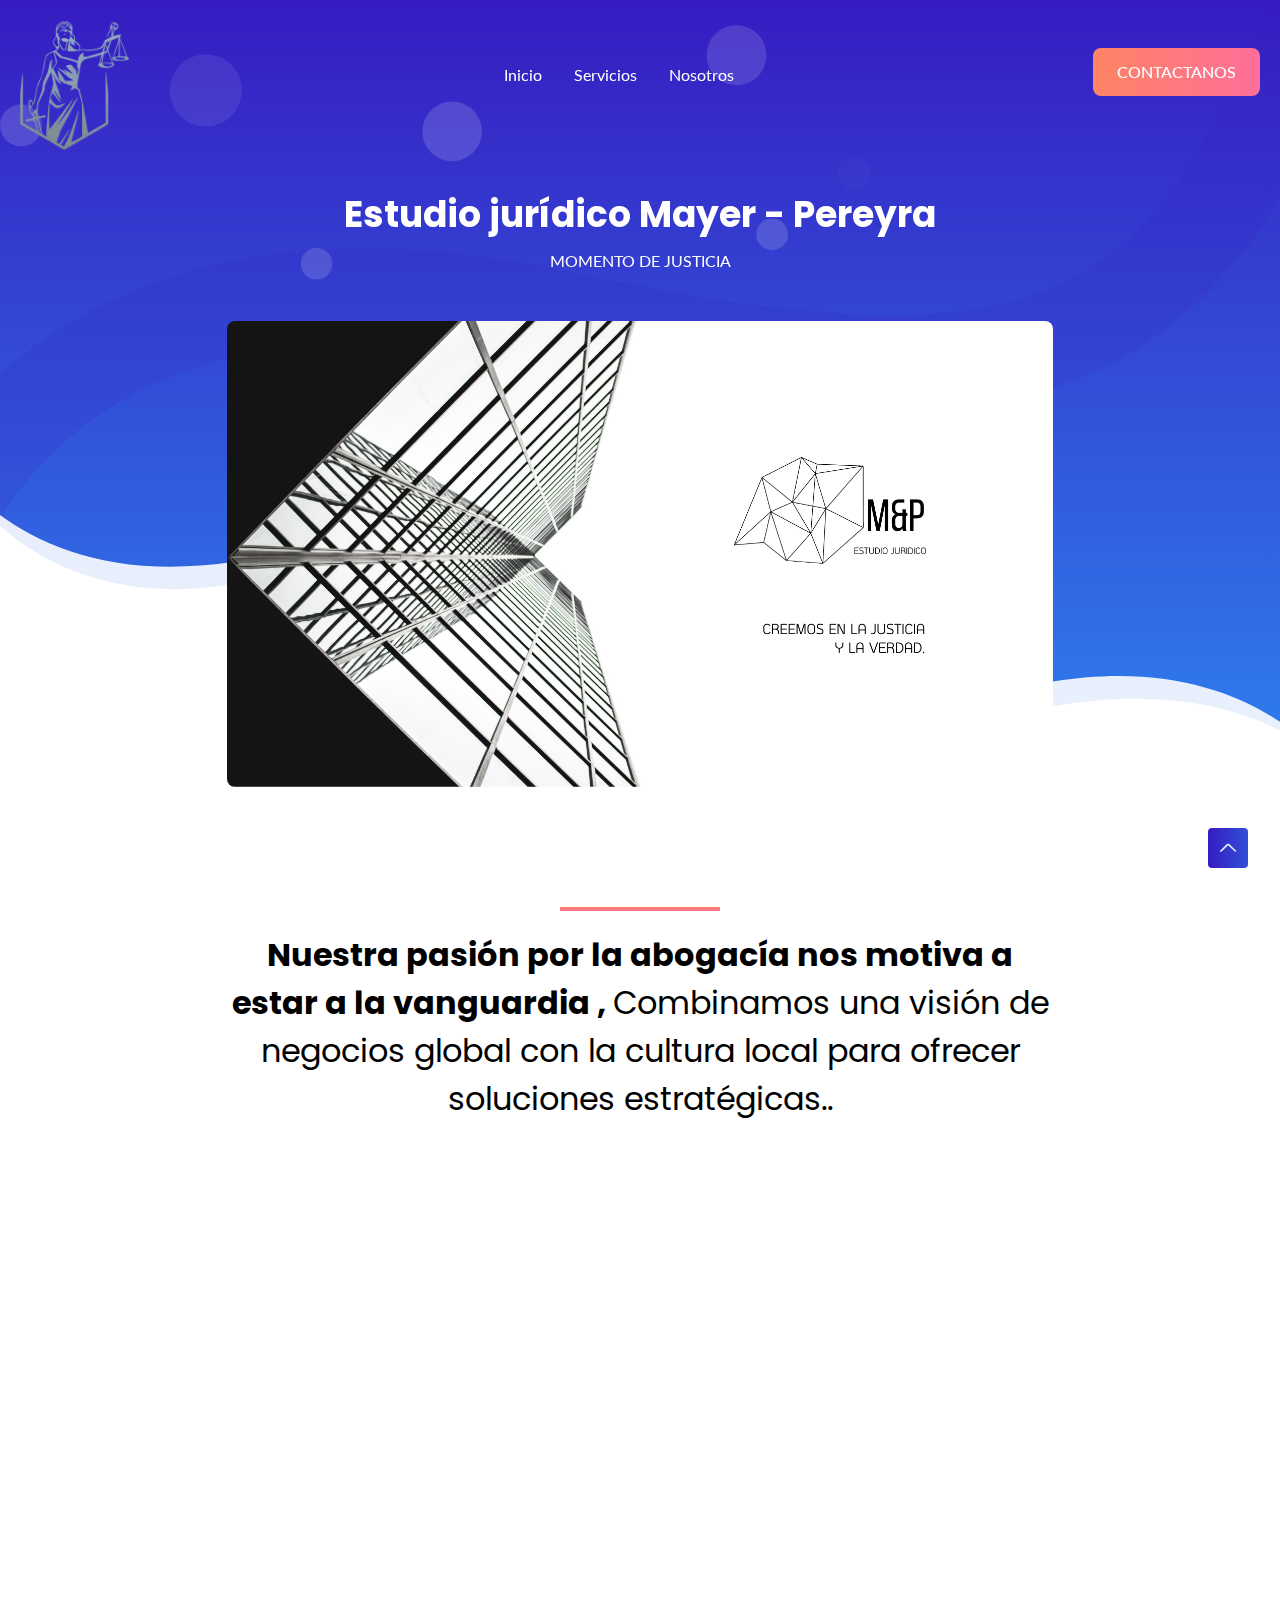
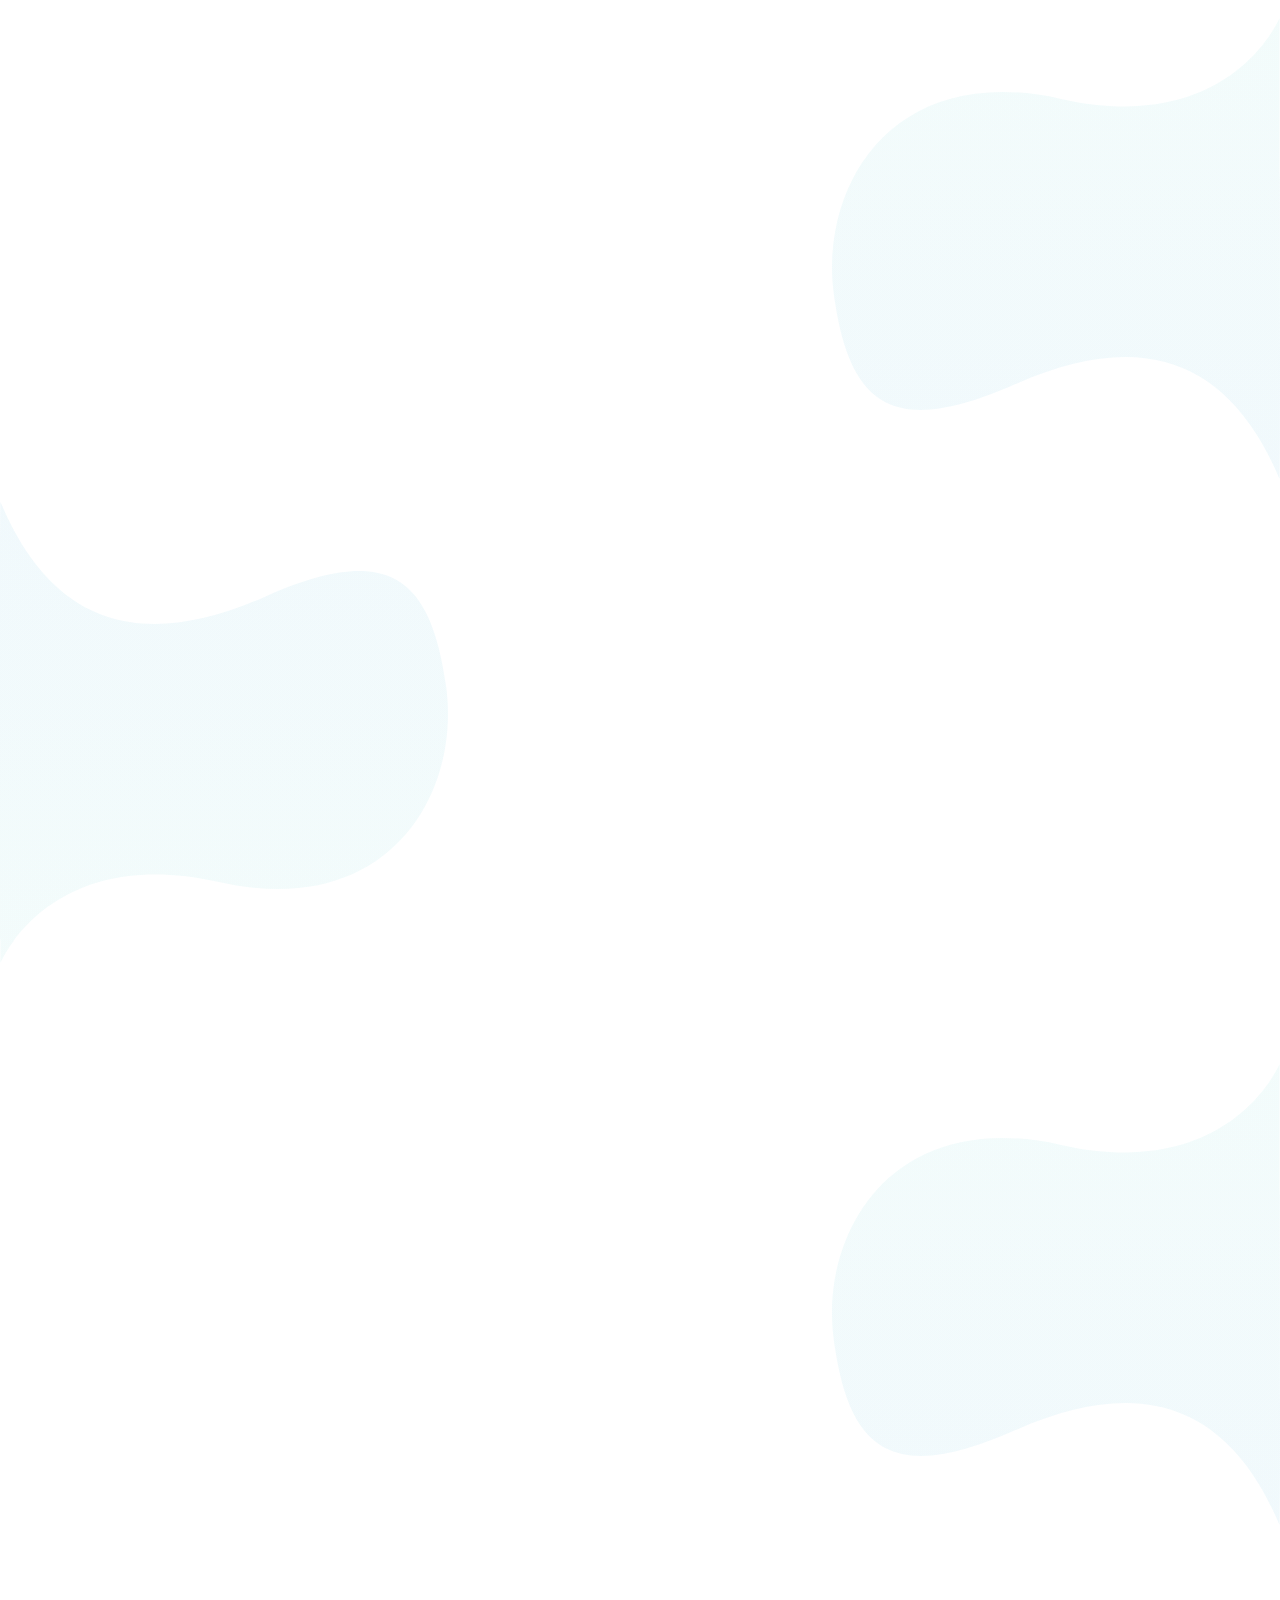
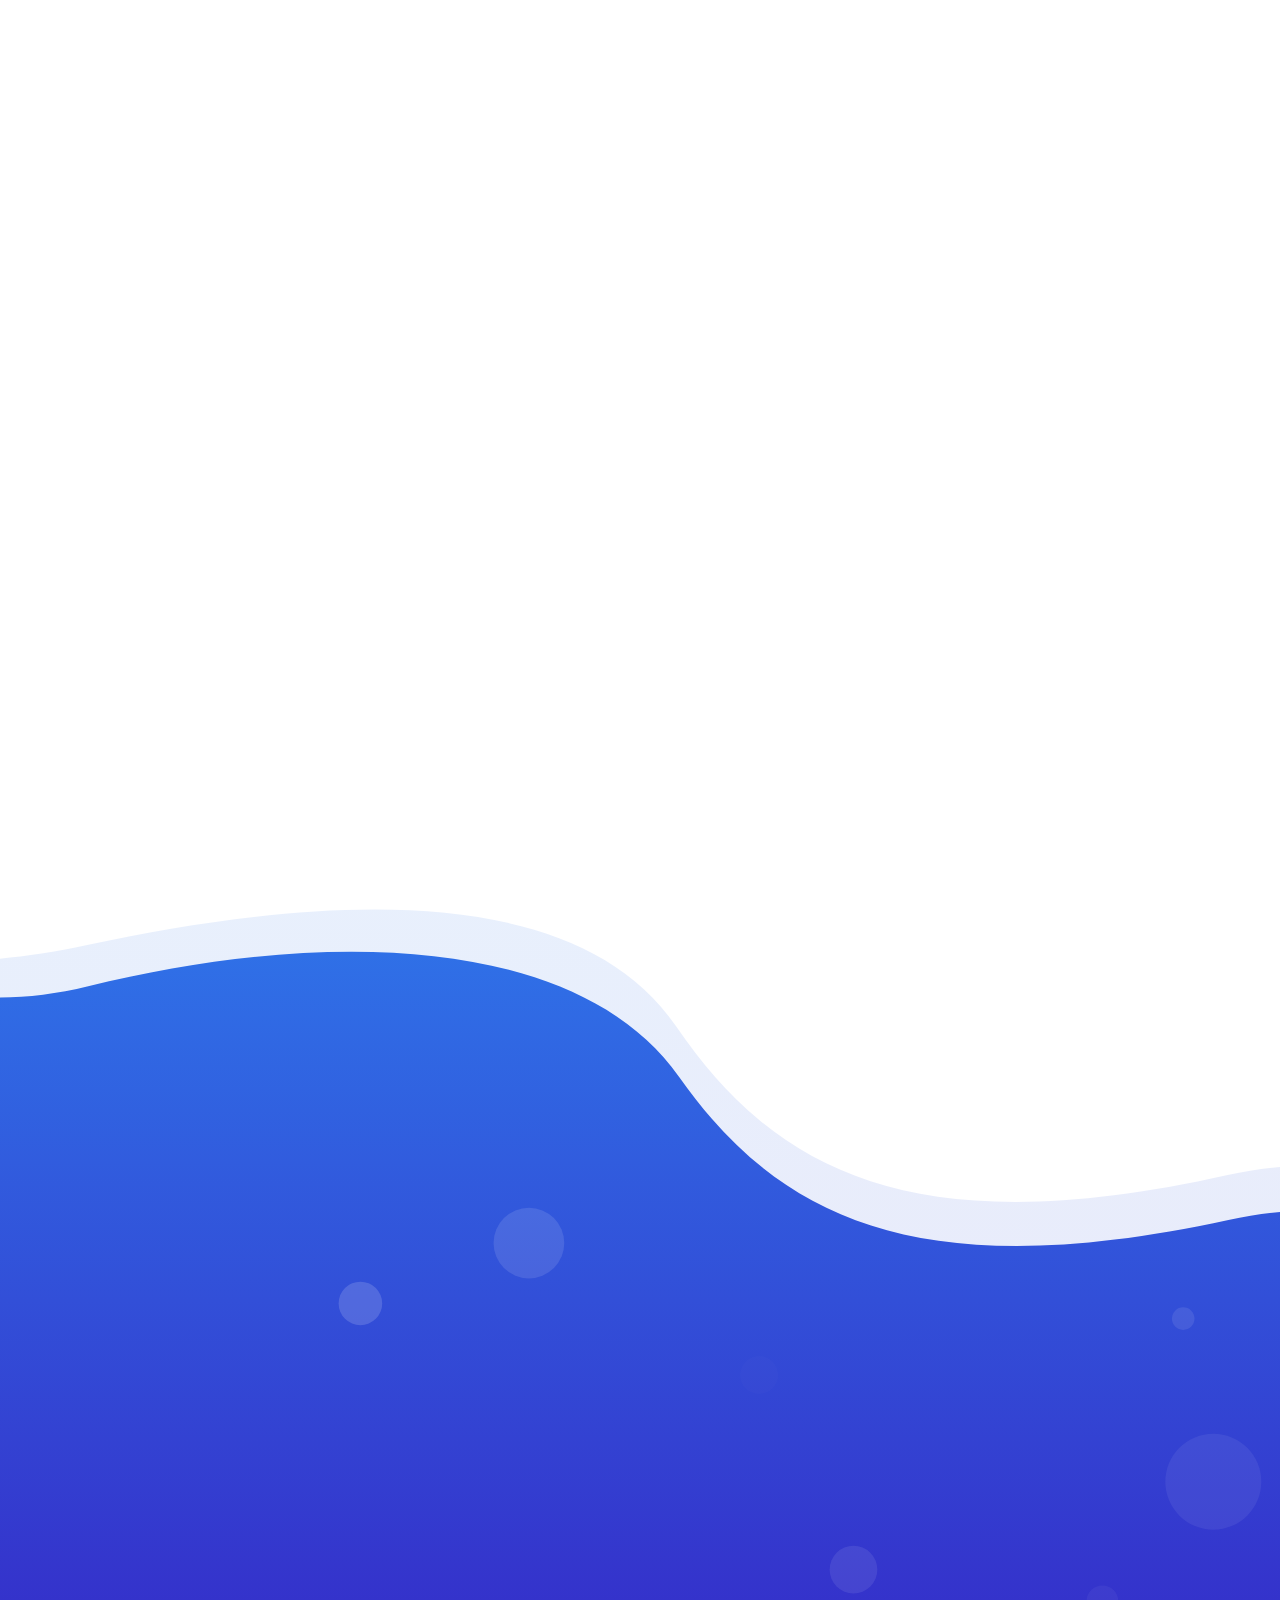
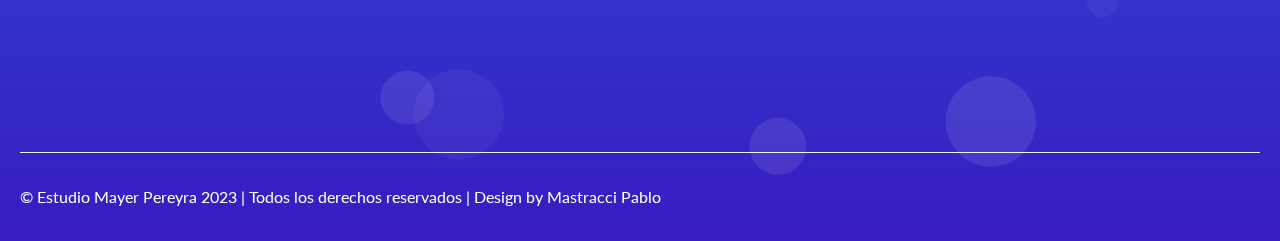
==== commit c410d06d: "dia 2" ====
--- a/index.html
+++ b/index.html
@@ -11,7 +11,7 @@
     <meta name="viewport" content="width=device-width, initial-scale=1">
 
     <!--====== Favicon Icon ======-->
-    <link rel="shortcut icon" href="assets/images/favicon.png" type="image/png">
+    <link rel="shortcut icon" href="assets/images/logo.png" type="image/png">
 
     <!--====== Animate CSS ======-->
     <link rel="stylesheet" href="assets/css/animate.css">
@@ -69,7 +69,7 @@
                     <div class="w-full">
                         <nav class="flex items-center justify-between navbar navbar-expand-lg">
                             <a class="mr-4 navbar-brand" href="index.html">
-                                <img src="assets/images/Estudio-Logo.png" alt="Logo" class="h-4" style="height:150px !important">
+                                <img src="assets/images/Estudio-Logo-grey.png" alt="Logo" class="h-4" style="height:150px !important">
                             </a>
                             <button class="block navbar-toggler focus:outline-none lg:hidden" type="button" data-toggle="collapse" data-target="#navbarOne" aria-controls="navbarOne" aria-expanded="false" aria-label="Toggle navigation">
                                 <span class="toggler-icon"></span>
@@ -122,9 +122,9 @@
                 <div class="justify-center row">
                     <div class="w-full lg:w-2/3">
                         <div class="pt-32 mb-12 text-center lg:pt-48 header-hero-content">
-                            <h3 class="text-4xl font-light leading-tight text-white header-sub-title wow fadeInUp" data-wow-duration="1.3s" data-wow-delay="0.2s">Estudio jurídico integral
+                            <h3 class="text-4xl font-bold leading-tight text-white header-sub-title wow fadeInUp" data-wow-duration="1.3s" data-wow-delay="0.2s">Estudio jurídico Mayer - Pereyra
                             </h3>
-                            <h1 class="mb-3 text-4xl font-bold text-white header-title wow fadeInUp" data-wow-duration="1.3s" data-wow-delay="0.5s">Mayer - Pereyra</h1>
+                            <h1 class="mb-3 text-4xl font-bold text-white header-title wow fadeInUp" data-wow-duration="1.3s" data-wow-delay="0.5s"></h1>
                             <p class="mb-8 text-white text wow fadeInUp font-serfi" data-wow-duration="1.3s" data-wow-delay="0.8s">
                                 MOMENTO DE JUSTICIA
                             </p>
@@ -348,11 +348,7 @@
                         <img class="absolute bottom-0 left-0 -ml-8 dots" src="assets/images/dots.svg" alt="dots">
                         <div class="relative mr-6 rounded-lg shadow-md video-wrapper">
                             <div class="video-image">
-                                <img src="assets/images/ALF Crew.webp" alt="video">
-                            </div>
-                            <div class="absolute top-0 left-0 flex items-center justify-center w-full h-full bg-blue-900 bg-opacity-25 rounded-lg video-icon">
-                                <a href="https://www.youtube.com/watch?v=r44RKWyfcFw" class="video-popup"><i
-                                        class="lni lni-play"></i></a>
+                                <img src="assets/images/back.jpg">
                             </div>
                         </div>
                         <!-- video wrapper -->
@@ -378,22 +374,22 @@
                         <div class="row no-gutters">
                             <div class="flex items-center justify-center single-counter counter-color-1">
                                 <div class="text-center counter-items">
-                                    <span class="text-2xl font-bold text-white"><span class="counter">125</span>K</span>
-                                    <p class="text-white">Settlements</p>
+                                    <span class="text-2xl font-bold text-white"><span class="counter"></span></span>
+                                    <p class="text-white">Consultas online</p>
                                 </div>
                             </div>
                             <!-- single counter -->
                             <div class="flex items-center justify-center single-counter counter-color-2">
                                 <div class="text-center counter-items">
-                                    <span class="text-2xl font-bold text-white"><span class="counter">87</span>K</span>
-                                    <p class="text-white">Jury Verdict</p>
+                                    <span class="text-2xl font-bold text-white"><span class="counter"></span></span>
+                                    <p class="text-white">Asesorias personalizadas</p>
                                 </div>
                             </div>
                             <!-- single counter -->
                             <div class="flex items-center justify-center single-counter counter-color-3">
                                 <div class="text-center counter-items">
-                                    <span class="text-2xl font-bold text-white"><span class="counter">4.8</span></span>
-                                    <p class="text-white">Rating</p>
+                                    <span class="text-2xl font-bold text-white"><span class="counter"></span></span>
+                                    <p class="text-white">Capacidad para mediar</p>
                                 </div>
                             </div>
                             <!-- single counter -->
@@ -438,17 +434,9 @@
                     <div class="w-full lg:w-1/2">
                         <div class="lg:mt-12 subscribe-content">
                             <h2 class="text-2xl font-bold sm:text-4xl subscribe-title">
-                                Subscribe Our Newsletter
-                                <span class="block font-normal">get reguler updates</span>
+                                Sigannos en redes sociales
+                                <span class="block font-normal">Mantengan noticias regulares</span>
                             </h2>
-                        </div>
-                    </div>
-                    <div class="w-full lg:w-1/2">
-                        <div class="mt-12 subscribe-form">
-                            <form action="#" class="relative focus:outline-none">
-                                <input type="email" placeholder="Enter eamil" class="w-full py-4 pl-6 pr-40 duration-300 border-2 rounded focus:border-theme-color focus:outline-none">
-                                <button class="main-btn gradient-btn">Subscribe</button>
-                            </form>
                         </div>
                     </div>
                 </div>
@@ -460,7 +448,7 @@
                     <div class="w-4/5 md:w-3/5 lg:w-2/6">
                         <div class="mt-12 footer-about wow fadeIn" data-wow-duration="1s" data-wow-delay="0.2s">
                             <a class="inline-block mb-8 logo" href="index.html">
-                                <img src="assets/images/Estudio-Logo.png" alt="logo" style="height:200px !important">
+                                <img src="assets/images/Estudio-Logo-grey.png" alt="logo" style="height:200px !important">
                             </a>
                             <p class="pb-10 pr-10 leading-snug text-white">El estudio jurídico Mayer y Pereyra, le brinda orientación legal confiable siendo esa nuestra prioridad número uno.</p>
                             <ul class="flex footer-social">
@@ -474,36 +462,7 @@
                     </div>
                     <div class="w-4/5 sm:w-2/3 md:w-3/5 lg:w-2/6">
                         <div class="row">
-                            <div class="w-full sm:w-1/2 md:w-1/2 lg:w-1/2">
-                                <div class="mt-12 link-wrapper wow fadeIn" data-wow-duration="1s" data-wow-delay="0.4s">
-                                    <div class="footer-title">
-                                        <h4 class="mb-8 text-2xl font-bold text-white">Link Rapidos</h4>
-                                    </div>
-                                    <ul class="link">
-                                        <li><a href="javascript:void(0)">Road Map</a></li>
-                                        <li><a href="javascript:void(0)">Privacy Policy</a></li>
-                                        <li><a href="javascript:void(0)">Refund Policy</a></li>
-                                        <li><a href="javascript:void(0)">Terms of Service</a></li>
-                                        <li><a href="javascript:void(0)">Pricing</a></li>
-                                    </ul>
-                                </div>
-                                <!-- footer wrapper -->
-                            </div>
-                            <div class="w-full sm:w-1/2 md:w-1/2 lg:w-1/2">
-                                <div class="mt-12 link-wrapper wow fadeIn" data-wow-duration="1s" data-wow-delay="0.6s">
-                                    <div class="footer-title">
-                                        <h4 class="mb-8 text-2xl font-bold text-white">Recursos</h4>
-                                    </div>
-                                    <ul class="link">
-                                        <li><a href="javascript:void(0)">Home</a></li>
-                                        <li><a href="javascript:void(0)">Page</a></li>
-                                        <li><a href="javascript:void(0)">Portfolio</a></li>
-                                        <li><a href="javascript:void(0)">Blog</a></li>
-                                        <li><a href="javascript:void(0)">Contact</a></li>
-                                    </ul>
-                                </div>
-                                <!-- footer wrapper -->
-                            </div>
+
                         </div>
                     </div>
                     <div class="w-4/5 sm:w-1/3 md:w-2/5 lg:w-2/6">
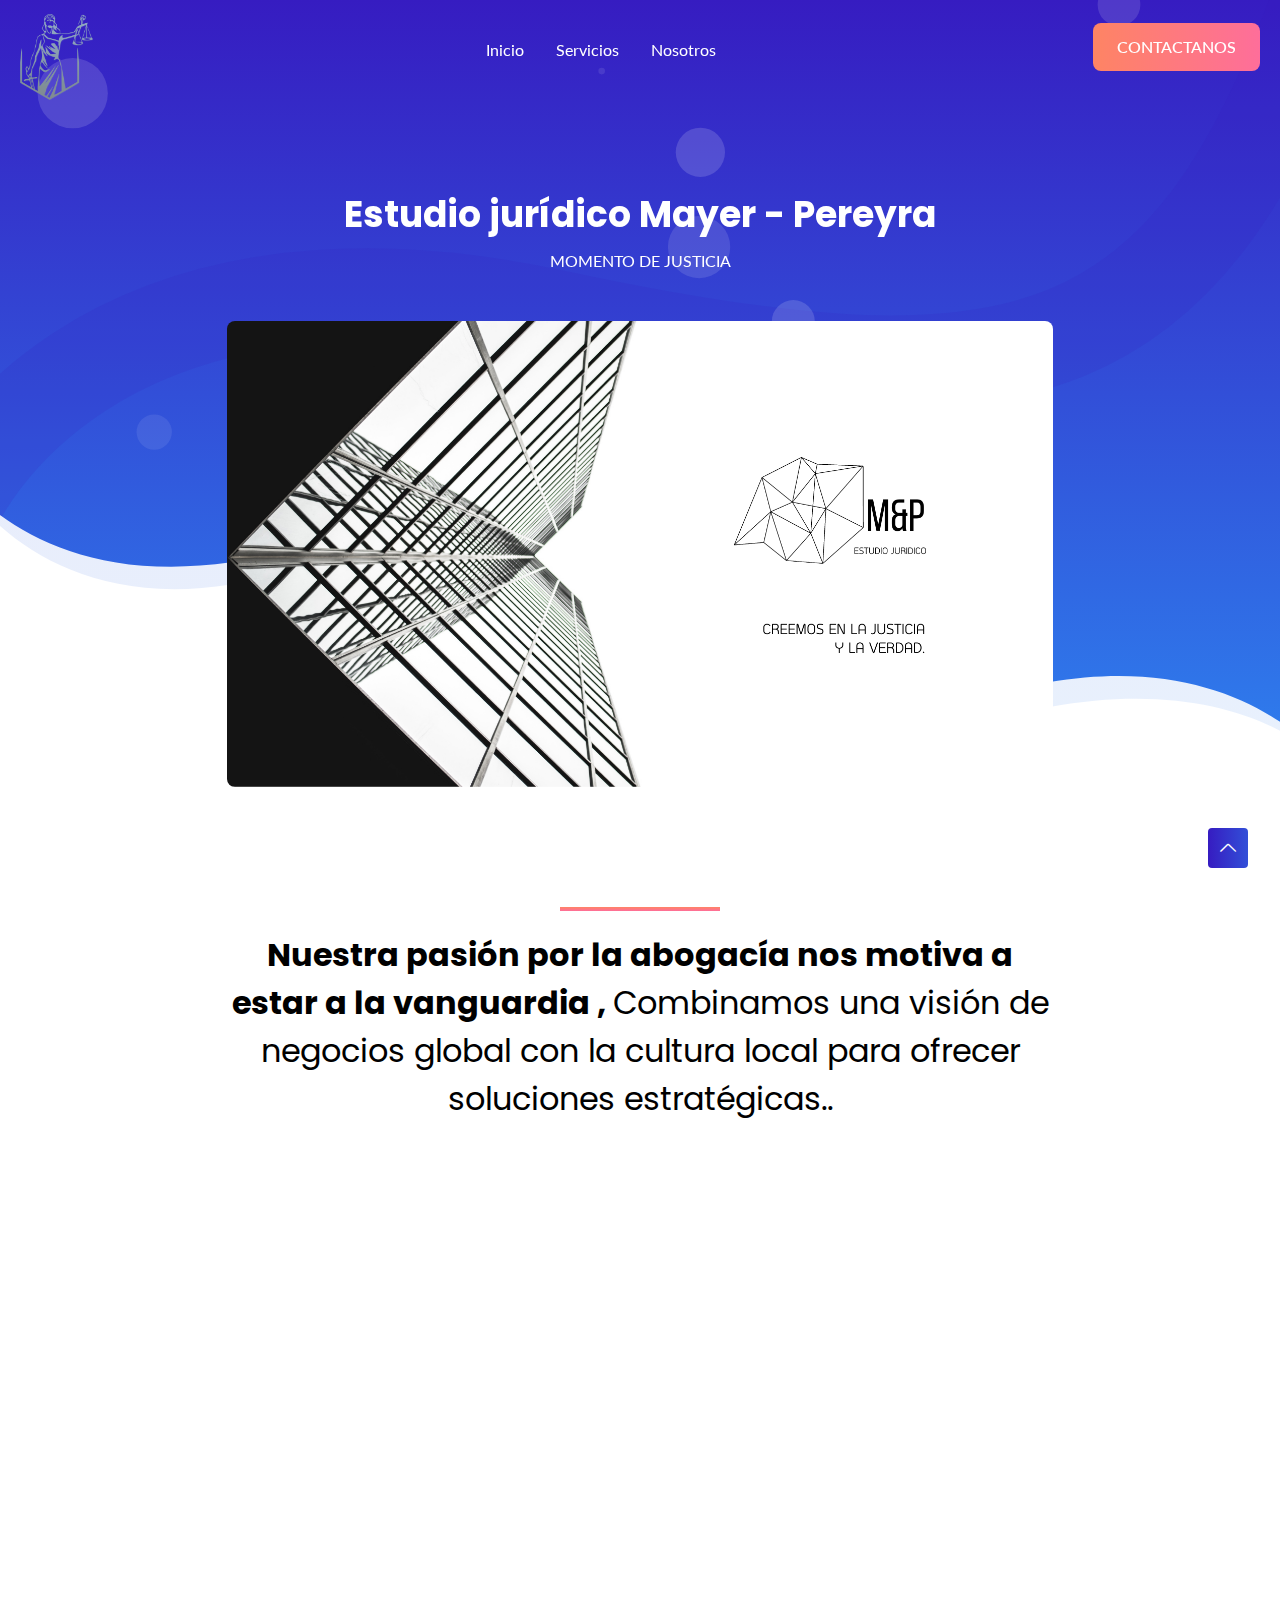
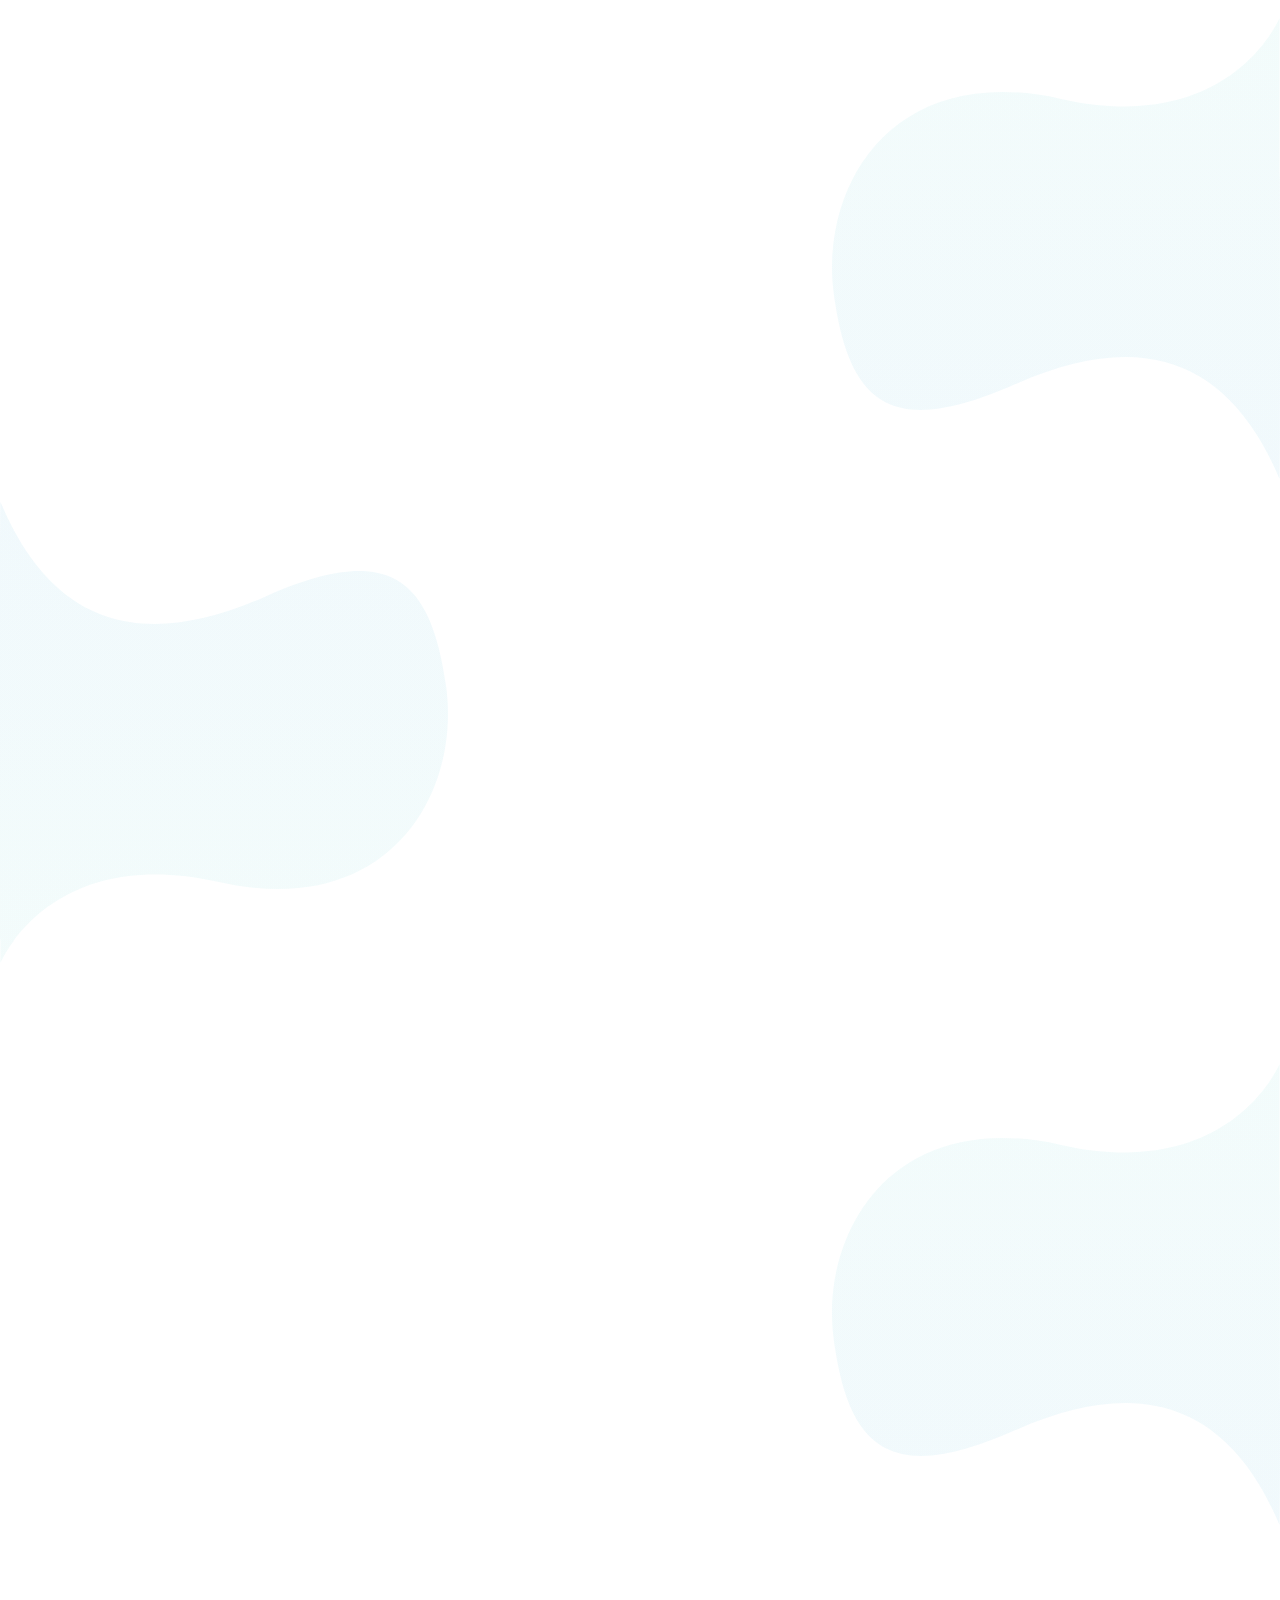
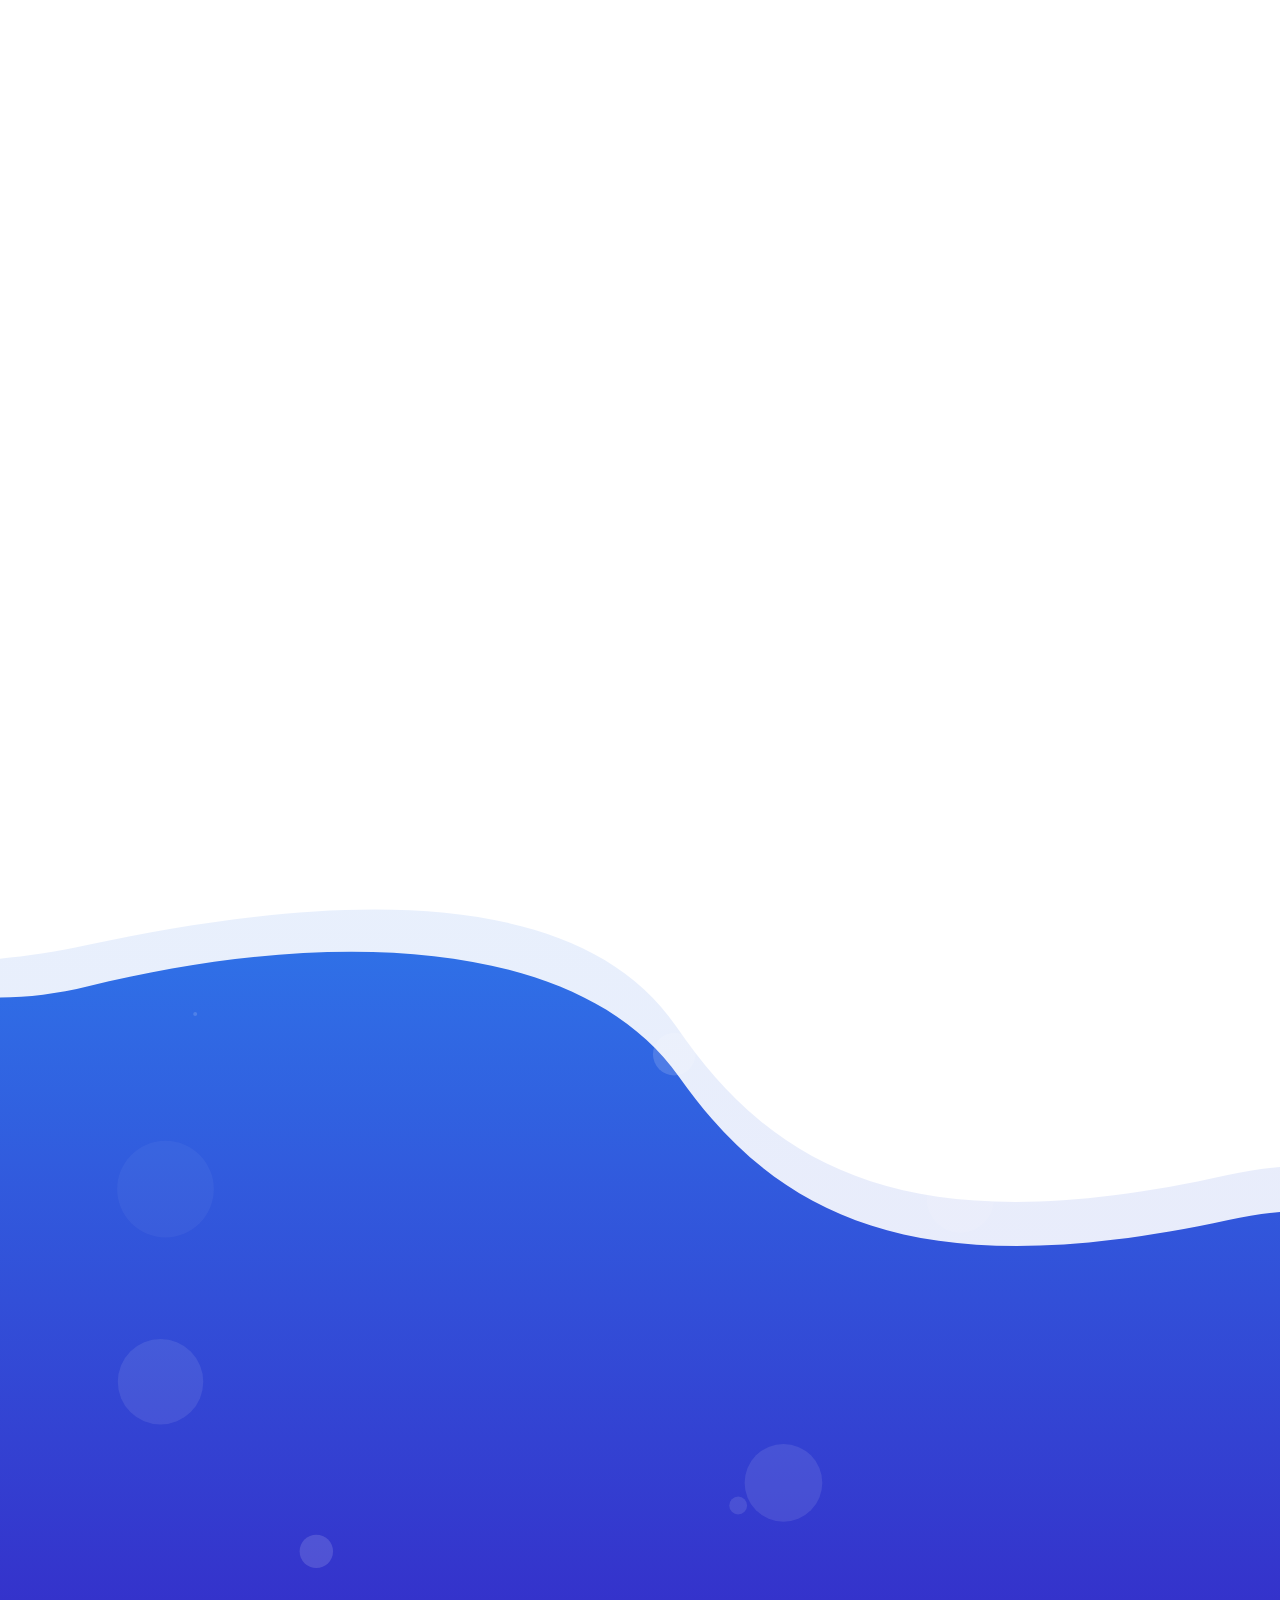
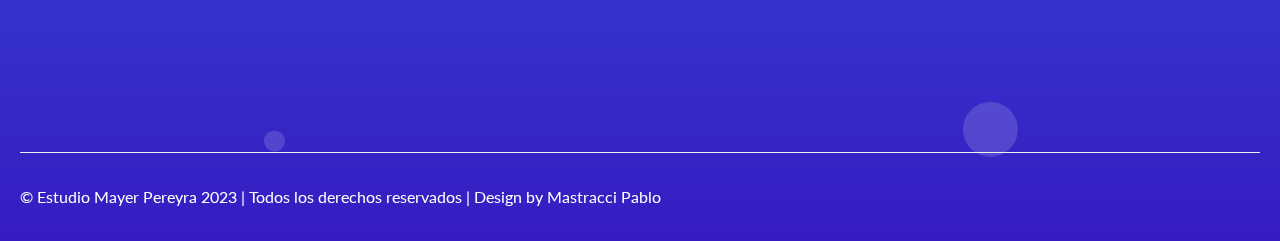
==== commit d6f38e1f: "2" ====
--- a/index.html
+++ b/index.html
@@ -69,7 +69,7 @@
                     <div class="w-full">
                         <nav class="flex items-center justify-between navbar navbar-expand-lg">
                             <a class="mr-4 navbar-brand" href="index.html">
-                                <img src="assets/images/Estudio-Logo-grey.png" alt="Logo" class="h-4" style="height:150px !important">
+                                <img src="assets/images/Estudio-Logo-grey.png" alt="Logo" class="h-4" style="height:100px !important">
                             </a>
                             <button class="block navbar-toggler focus:outline-none lg:hidden" type="button" data-toggle="collapse" data-target="#navbarOne" aria-controls="navbarOne" aria-expanded="false" aria-label="Toggle navigation">
                                 <span class="toggler-icon"></span>
@@ -437,6 +437,14 @@
                                 Sigannos en redes sociales
                                 <span class="block font-normal">Mantengan noticias regulares</span>
                             </h2>
+                        </div>
+                    </div>
+                    <div class="w-full lg:w-1/2">
+                        <div class="mt-12 subscribe-form">
+                            <form action="#" class="relative focus:outline-none">
+                                <input type="email" placeholder="Enter eamil" class="w-full py-4 pl-6 pr-40 duration-300 border-2 rounded focus:border-theme-color focus:outline-none">
+                                <button class="main-btn gradient-btn">Instagram</button>
+                            </form>
                         </div>
                     </div>
                 </div>
